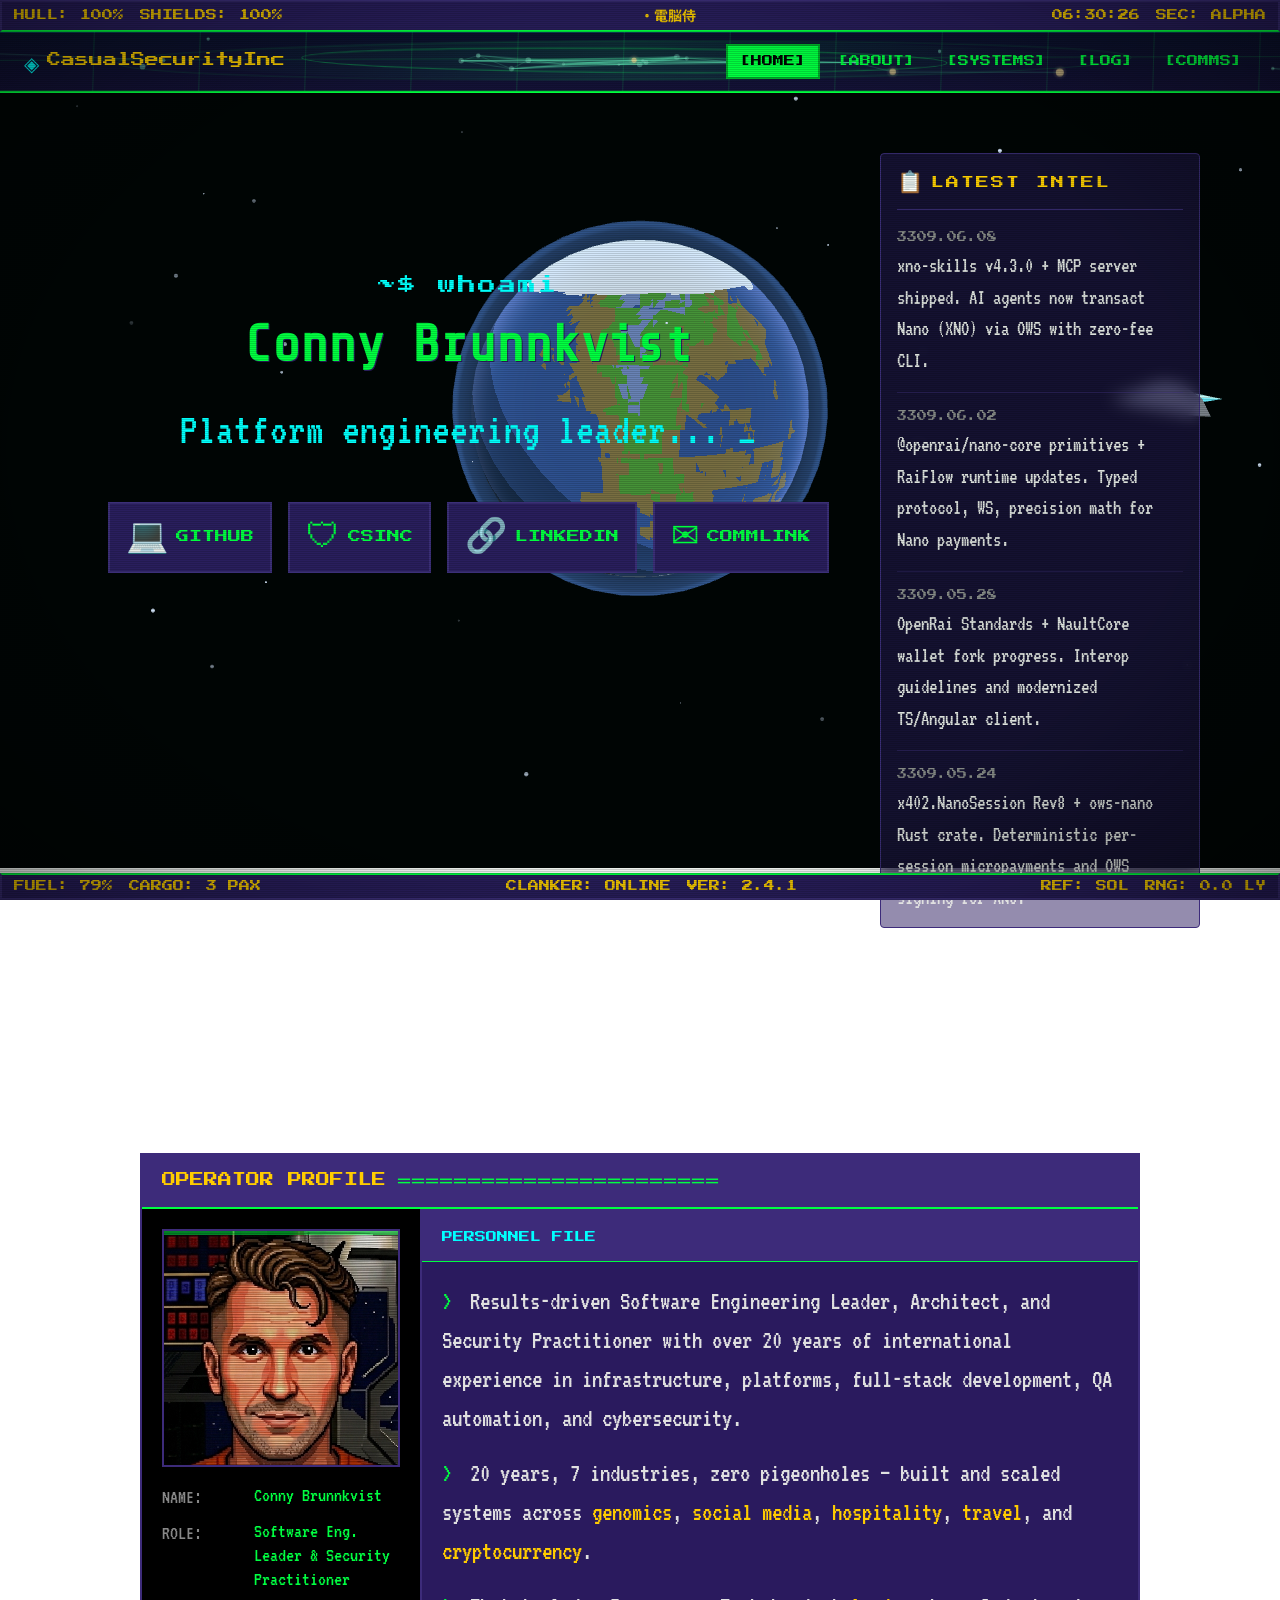
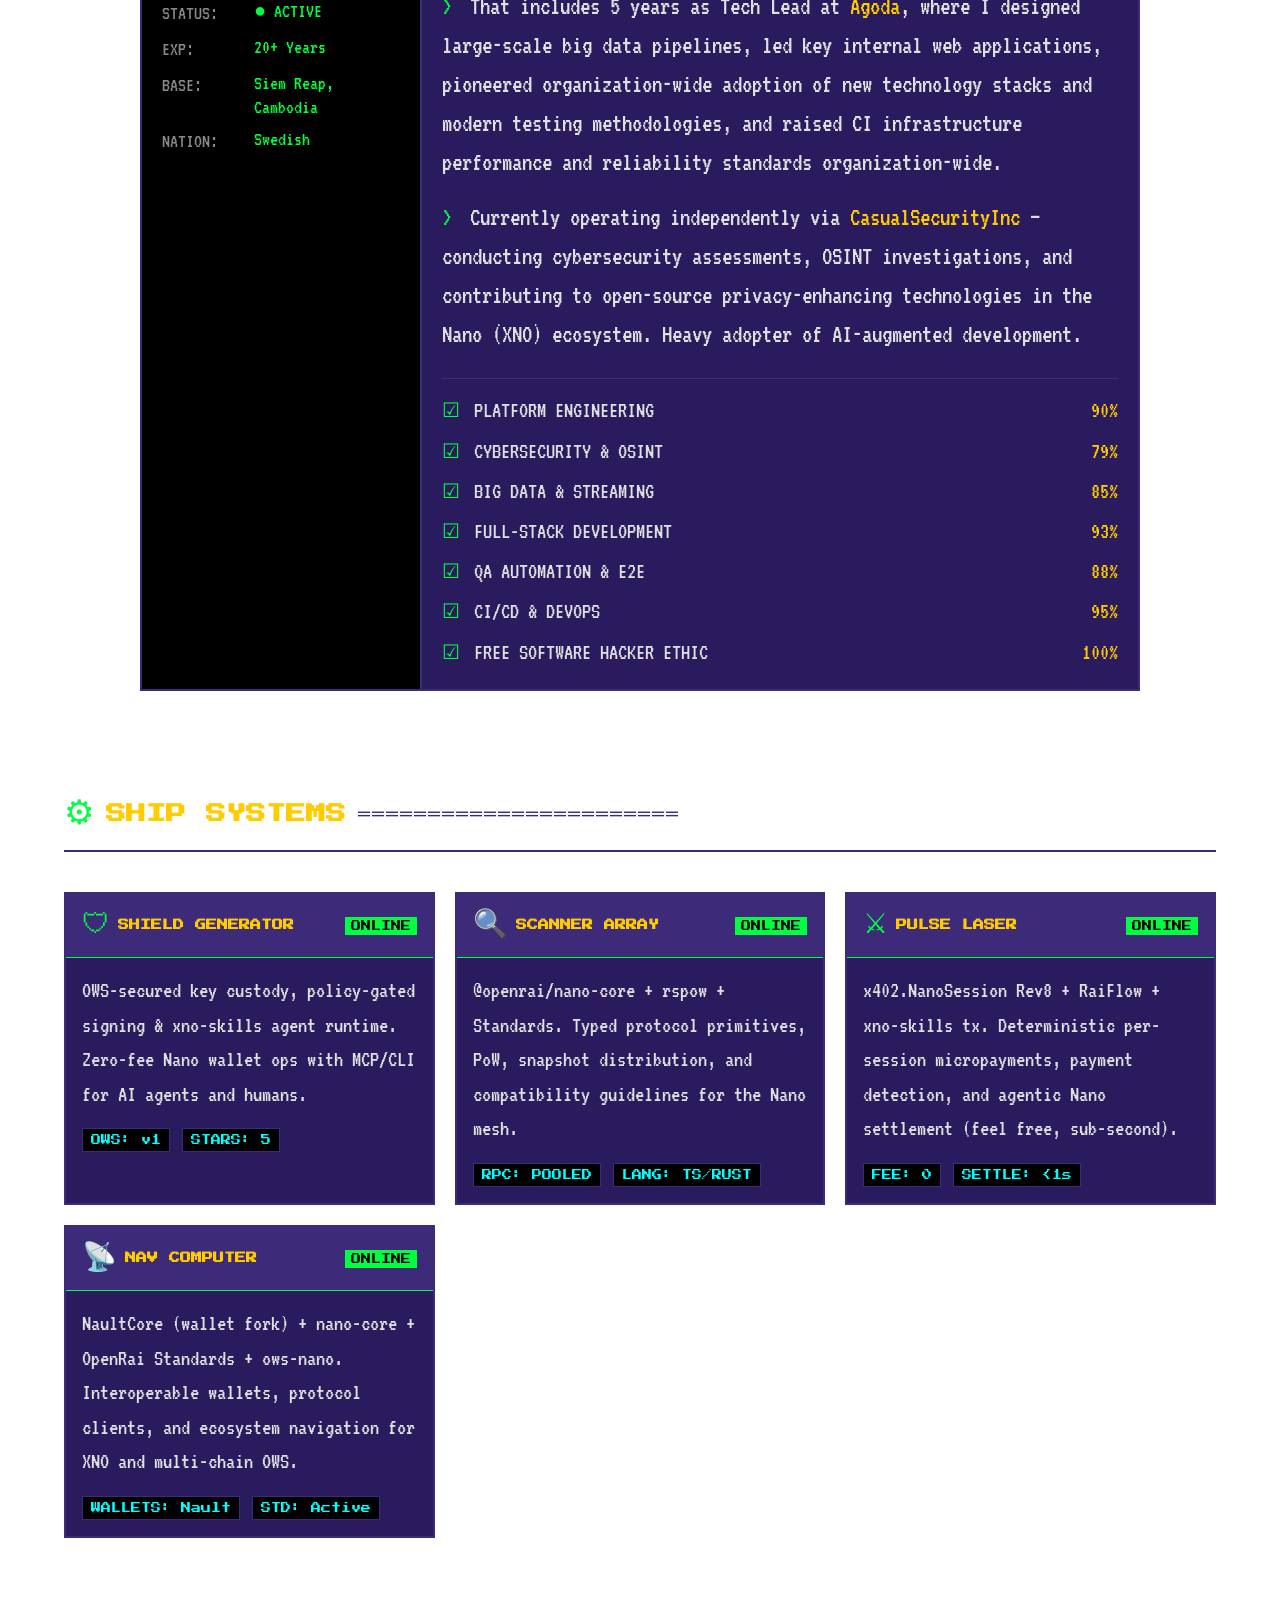
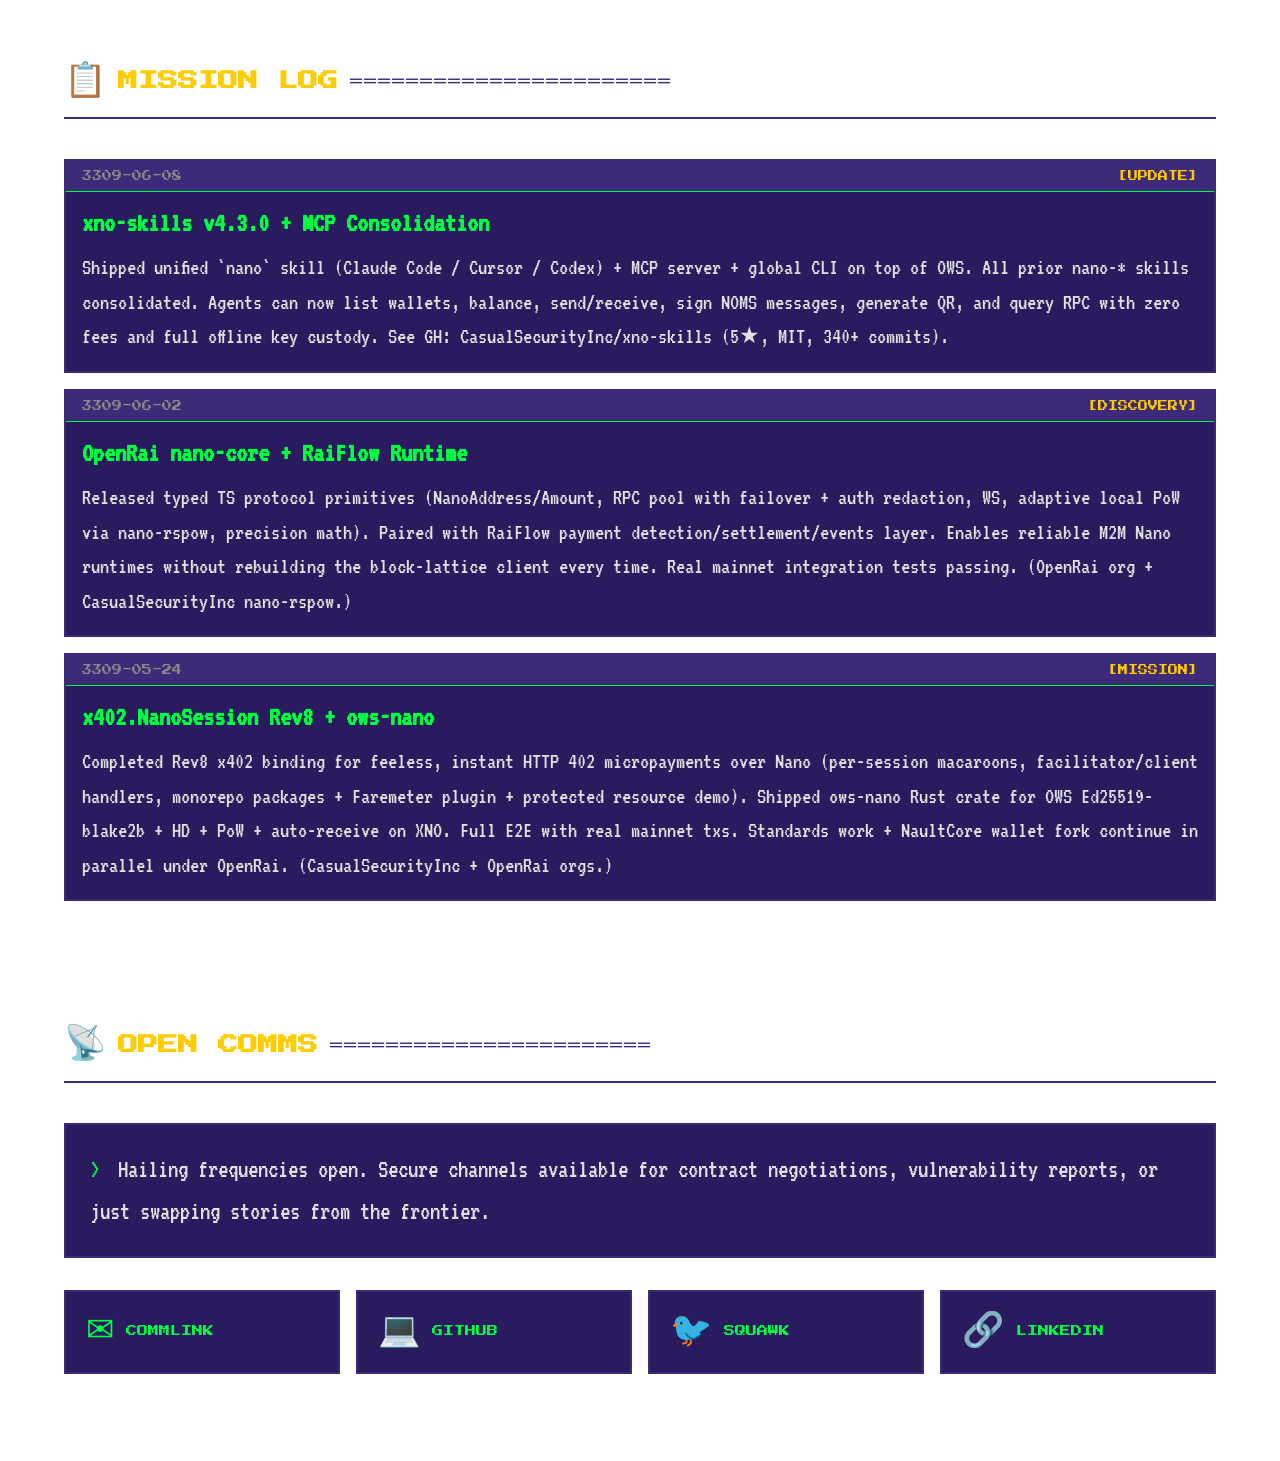
==== index.html @ 2208a8db "Bump kanji font to 14px, add nakaguro bullet" ====
<!DOCTYPE html>
<html lang="en">
<head>
    <meta charset="UTF-8">
    <meta name="viewport" content="width=device-width, initial-scale=1.0">
    <title>@casualsecurityinc | Conny Brunnkvist</title>
    <link rel="preconnect" href="https://fonts.googleapis.com">
    <link rel="preconnect" href="https://fonts.gstatic.com" crossorigin>
    <link href="https://fonts.googleapis.com/css2?family=Press+Start+2P&family=VT323&family=Share+Tech+Mono&family=Noto+Sans+JP:wght@400;700&display=swap" rel="stylesheet">
    <link rel="stylesheet" href="styles.css?v=11">
</head>
<body>
    <!-- Full-viewport space background (behind everything) -->
    <canvas id="spaceCanvas" class="space-canvas"></canvas>

    <!-- CRT Overlay Effects -->
    <div class="crt-overlay">
        <div class="scanlines"></div>
        <div class="crt-flicker"></div>
        <div class="vignette"></div>
    </div>

    <!-- Top Status Bar -->
    <div class="status-bar top-bar">
        <div class="status-left">
            <span class="status-item">HULL: 100%</span>
            <span class="status-item">SHIELDS: 100%</span>
        </div>
        <div class="status-center">
            <span class="status-item blink status-item-jp">・電脳侍</span>
        </div>
        <div class="status-right">
            <span class="status-item" id="clock">00:00:00</span>
            <span class="status-item">SEC: ALPHA</span>
        </div>
    </div>

    <!-- Navigation -->
    <nav class="main-nav">
        <canvas id="navCanvas" class="nav-canvas"></canvas>
        <div class="nav-brand">
            <span class="brand-icon">◈</span>
            <span class="brand-text">CasualSecurityInc</span>
        </div>
        <ul class="nav-links">
            <li><a href="#home" class="nav-link active">[HOME]</a></li>
            <li><a href="#about" class="nav-link">[ABOUT]</a></li>
            <li><a href="#systems" class="nav-link">[SYSTEMS]</a></li>
            <li><a href="#log" class="nav-link">[LOG]</a></li>
            <li><a href="#contact" class="nav-link">[COMMS]</a></li>
        </ul>
    </nav>

    <!-- Hero Section -->
    <section id="home" class="hero-section">
        <div class="hero-layout">
            <div class="hero-main">
                <p class="hero-handle">~$ whoami</p>
                <h1 class="hero-title">
                    <span class="title-line">Conny</span>
                    <span class="title-line">Brunnkvist</span>
                </h1>
                <p class="hero-subtitle">
                    <span class="typing-text">Platform engineering leader...</span>
                    <span class="cursor">_</span>
                </p>
                <div class="hero-socials">
                    <a href="https://github.com/cbrunnkvist" class="social-link" title="GitHub" target="_blank" rel="noopener">
                        <span class="social-icon">💻</span>
                        <span class="social-label">GITHUB</span>
                    </a>
                    <a href="https://csi.ninzin.net/" class="social-link" title="CasualSecurityInc" target="_blank" rel="noopener">
                        <span class="social-icon">🛡</span>
                        <span class="social-label">CSINC</span>
                    </a>
                    <a href="https://linkedin.com/in/cbrunnkvist" class="social-link" title="LinkedIn" target="_blank" rel="noopener">
                        <span class="social-icon">🔗</span>
                        <span class="social-label">LINKEDIN</span>
                    </a>
                    <a href="mailto:hello@ninzin.net" class="social-link" title="Email">
                        <span class="social-icon">✉</span>
                        <span class="social-label">COMMLINK</span>
                    </a>
                </div>
            </div>
            <aside class="hero-sidebar">
                <div class="sidebar-header">
                    <span class="sidebar-icon">📋</span>
                    <span class="sidebar-title">LATEST INTEL</span>
                </div>
                <div class="news-feed">
                    <div class="news-item">
                        <span class="news-date">3309.06.08</span>
                        <p class="news-text">xno-skills v4.3.0 + MCP server shipped. AI agents now transact Nano (XNO) via OWS with zero-fee CLI.</p>
                    </div>
                    <div class="news-item">
                        <span class="news-date">3309.06.02</span>
                        <p class="news-text">@openrai/nano-core primitives + RaiFlow runtime updates. Typed protocol, WS, precision math for Nano payments.</p>
                    </div>
                    <div class="news-item">
                        <span class="news-date">3309.05.28</span>
                        <p class="news-text">OpenRai Standards + NaultCore wallet fork progress. Interop guidelines and modernized TS/Angular client.</p>
                    </div>
                    <div class="news-item">
                        <span class="news-date">3309.05.24</span>
                        <p class="news-text">x402.NanoSession Rev8 + ows-nano Rust crate. Deterministic per-session micropayments and OWS signing for XNO.</p>
                    </div>
                </div>
            </aside>
        </div>
    </section>

    <!-- About Section - Frontier: Elite II Style -->
    <section id="about" class="about-section">
        <div class="fe2-panel">
            <div class="fe2-panel-header">
                <span class="fe2-header-title">OPERATOR PROFILE</span>
                <span class="fe2-header-line">═══════════════════════</span>
            </div>
            <div class="fe2-panel-body">
                <div class="fe2-portrait-col">
                    <div class="fe2-portrait-box">
                        <div class="fe2-portrait-img">
                            <img src="commander-mugshot.png?v=7" alt="Commander Conny Brunnkvist" class="portrait-image">
                            <div class="portrait-scanline"></div>
                            <div class="portrait-overlay-scanlines"></div>
                        </div>
                    </div>
                    <div class="fe2-portrait-info">
                        <div class="fe2-info-row">
                            <span class="fe2-info-label">NAME:</span>
                            <span class="fe2-info-value">Conny Brunnkvist</span>
                        </div>
                        <div class="fe2-info-row">
                            <span class="fe2-info-label">ROLE:</span>
                            <span class="fe2-info-value">Software Eng. Leader & Security Practitioner</span>
                        </div>
                        <div class="fe2-info-row">
                            <span class="fe2-info-label">STATUS:</span>
                            <span class="fe2-info-value status-active">● ACTIVE</span>
                        </div>
                        <div class="fe2-info-row">
                            <span class="fe2-info-label">EXP:</span>
                            <span class="fe2-info-value">20+ Years</span>
                        </div>
                        <div class="fe2-info-row">
                            <span class="fe2-info-label">BASE:</span>
                            <span class="fe2-info-value">Siem Reap, Cambodia</span>
                        </div>
                        <div class="fe2-info-row">
                            <span class="fe2-info-label">NATION:</span>
                            <span class="fe2-info-value">Swedish</span>
                        </div>
                    </div>
                </div>
                <div class="fe2-details-col">
                    <div class="fe2-details-header">
                        <span class="fe2-details-title">PERSONNEL FILE</span>
                    </div>
                    <div class="fe2-details-content">
                        <p class="fe2-paragraph">
                            <span class="prompt">></span> Results-driven Software Engineering Leader, Architect, and Security Practitioner with over 20 years of international experience in infrastructure, platforms, full-stack development, QA automation, and cybersecurity.
                        </p>
                        <p class="fe2-paragraph">
                            <span class="prompt">></span> 20 years, 7 industries, zero pigeonholes — built and scaled systems across <span class="highlight-text">genomics</span>, <span class="highlight-text">social media</span>, <span class="highlight-text">hospitality</span>, <span class="highlight-text">travel</span>, and <span class="highlight-text">cryptocurrency</span>.
                        </p>
                        <p class="fe2-paragraph">
                            <span class="prompt">></span> That includes 5 years as Tech Lead at <span class="highlight-text">Agoda</span>, where I designed large-scale big data pipelines, led key internal web applications, pioneered organization-wide adoption of new technology stacks and modern testing methodologies, and raised CI infrastructure performance and reliability standards organization-wide.
                        </p>
                        <p class="fe2-paragraph">
                            <span class="prompt">></span> Currently operating independently via <span class="highlight-text">CasualSecurityInc</span> — conducting cybersecurity assessments, OSINT investigations, and contributing to open-source privacy-enhancing technologies in the Nano (XNO) ecosystem. Heavy adopter of AI-augmented development.
                        </p>
                        <div class="fe2-skills">
                            <div class="fe2-skill-row">
                                <span class="fe2-skill-check">☑</span>
                                <span class="fe2-skill-name">PLATFORM ENGINEERING</span>
                                <span class="fe2-skill-val">90%</span>
                            </div>
                            <div class="fe2-skill-row">
                                <span class="fe2-skill-check">☑</span>
                                <span class="fe2-skill-name">CYBERSECURITY & OSINT</span>
                                <span class="fe2-skill-val">79%</span>
                            </div>
                            <div class="fe2-skill-row">
                                <span class="fe2-skill-check">☑</span>
                                <span class="fe2-skill-name">BIG DATA & STREAMING</span>
                                <span class="fe2-skill-val">85%</span>
                            </div>
                            <div class="fe2-skill-row">
                                <span class="fe2-skill-check">☑</span>
                                <span class="fe2-skill-name">FULL-STACK DEVELOPMENT</span>
                                <span class="fe2-skill-val">93%</span>
                            </div>
                            <div class="fe2-skill-row">
                                <span class="fe2-skill-check">☑</span>
                                <span class="fe2-skill-name">QA AUTOMATION & E2E</span>
                                <span class="fe2-skill-val">88%</span>
                            </div>
                            <div class="fe2-skill-row">
                                <span class="fe2-skill-check">☑</span>
                                <span class="fe2-skill-name">CI/CD & DEVOPS</span>
                                <span class="fe2-skill-val">95%</span>
                            </div>
                            <div class="fe2-skill-row">
                                <span class="fe2-skill-check">☑</span>
                                <span class="fe2-skill-name">FREE SOFTWARE HACKER ETHIC</span>
                                <span class="fe2-skill-val">100%</span>
                            </div>
                        </div>
                    </div>
                </div>
            </div>
        </div>
    </section>

    <!-- Systems/Projects Section -->
    <section id="systems" class="systems-section">
        <div class="section-header">
            <span class="section-icon">⚙</span>
            <h2 class="section-title">SHIP SYSTEMS</h2>
            <span class="section-line">═══════════════════════</span>
        </div>
        <div class="systems-grid">
            <div class="system-card">
                <div class="system-header">
                    <span class="system-icon">🛡</span>
                    <h3 class="system-name">SHIELD GENERATOR</h3>
                    <span class="system-status online">ONLINE</span>
                </div>
                <p class="system-desc">OWS-secured key custody, policy-gated signing &amp; xno-skills agent runtime. Zero-fee Nano wallet ops with MCP/CLI for AI agents and humans.</p>
                <div class="system-stats">
                    <span class="sys-stat">OWS: v1</span>
                    <span class="sys-stat">STARS: 5</span>
                </div>
            </div>
            <div class="system-card">
                <div class="system-header">
                    <span class="system-icon">🔍</span>
                    <h3 class="system-name">SCANNER ARRAY</h3>
                    <span class="system-status online">ONLINE</span>
                </div>
                <p class="system-desc">@openrai/nano-core + rspow + Standards. Typed protocol primitives, PoW, snapshot distribution, and compatibility guidelines for the Nano mesh.</p>
                <div class="system-stats">
                    <span class="sys-stat">RPC: POOLED</span>
                    <span class="sys-stat">LANG: TS/RUST</span>
                </div>
            </div>
            <div class="system-card">
                <div class="system-header">
                    <span class="system-icon">⚔</span>
                    <h3 class="system-name">PULSE LASER</h3>
                    <span class="system-status online">ONLINE</span>
                </div>
                <p class="system-desc">x402.NanoSession Rev8 + RaiFlow + xno-skills tx. Deterministic per-session micropayments, payment detection, and agentic Nano settlement (feel free, sub-second).</p>
                <div class="system-stats">
                    <span class="sys-stat">FEE: 0</span>
                    <span class="sys-stat">SETTLE: &lt;1s</span>
                </div>
            </div>
            <div class="system-card">
                <div class="system-header">
                    <span class="system-icon">📡</span>
                    <h3 class="system-name">NAV COMPUTER</h3>
                    <span class="system-status online">ONLINE</span>
                </div>
                <p class="system-desc">NaultCore (wallet fork) + nano-core + OpenRai Standards + ows-nano. Interoperable wallets, protocol clients, and ecosystem navigation for XNO and multi-chain OWS.</p>
                <div class="system-stats">
                    <span class="sys-stat">WALLETS: Nault</span>
                    <span class="sys-stat">STD: Active</span>
                </div>
            </div>
        </div>
    </section>

    <!-- Log/Blog Section -->
    <section id="log" class="log-section">
        <div class="section-header">
            <span class="section-icon">📋</span>
            <h2 class="section-title">MISSION LOG</h2>
            <span class="section-line">═══════════════════════</span>
        </div>
        <div class="log-entries">
            <div class="log-entry">
                <div class="log-header">
                    <span class="log-date">3309-06-08</span>
                    <span class="log-type">[UPDATE]</span>
                </div>
                <h3 class="log-title">xno-skills v4.3.0 + MCP Consolidation</h3>
                <p class="log-content">Shipped unified `nano` skill (Claude Code / Cursor / Codex) + MCP server + global CLI on top of OWS. All prior nano-* skills consolidated. Agents can now list wallets, balance, send/receive, sign NOMS messages, generate QR, and query RPC with zero fees and full offline key custody. See GH: CasualSecurityInc/xno-skills (5★, MIT, 340+ commits).</p>
            </div>
            <div class="log-entry">
                <div class="log-header">
                    <span class="log-date">3309-06-02</span>
                    <span class="log-type">[DISCOVERY]</span>
                </div>
                <h3 class="log-title">OpenRai nano-core + RaiFlow Runtime</h3>
                <p class="log-content">Released typed TS protocol primitives (NanoAddress/Amount, RPC pool with failover + auth redaction, WS, adaptive local PoW via nano-rspow, precision math). Paired with RaiFlow payment detection/settlement/events layer. Enables reliable M2M Nano runtimes without rebuilding the block-lattice client every time. Real mainnet integration tests passing. (OpenRai org + CasualSecurityInc nano-rspow.)</p>
            </div>
            <div class="log-entry">
                <div class="log-header">
                    <span class="log-date">3309-05-24</span>
                    <span class="log-type">[MISSION]</span>
                </div>
                <h3 class="log-title">x402.NanoSession Rev8 + ows-nano</h3>
                <p class="log-content">Completed Rev8 x402 binding for feeless, instant HTTP 402 micropayments over Nano (per-session macaroons, facilitator/client handlers, monorepo packages + Faremeter plugin + protected resource demo). Shipped ows-nano Rust crate for OWS Ed25519-blake2b + HD + PoW + auto-receive on XNO. Full E2E with real mainnet txs. Standards work + NaultCore wallet fork continue in parallel under OpenRai. (CasualSecurityInc + OpenRai orgs.)</p>
            </div>
        </div>
    </section>

    <!-- Contact/Comms Section -->
    <section id="contact" class="contact-section">
        <div class="section-header">
            <span class="section-icon">📡</span>
            <h2 class="section-title">OPEN COMMS</h2>
            <span class="section-line">═══════════════════════</span>
        </div>
        <div class="contact-content">
            <div class="contact-message">
                <p class="contact-text">
                    <span class="prompt">></span> Hailing frequencies open. Secure channels available for contract negotiations, vulnerability reports, or just swapping stories from the frontier.
                </p>
            </div>
            <div class="contact-links">
                <a href="mailto:hello@ninzin.net" class="contact-link">
                    <span class="link-icon">✉</span>
                    <span class="link-text">COMMLINK</span>
                </a>
                <a href="https://github.com/cbrunnkvist" class="contact-link" target="_blank" rel="noopener">
                    <span class="link-icon">💻</span>
                    <span class="link-text">GITHUB</span>
                </a>
                <a href="https://x.com/connyb" class="contact-link" target="_blank" rel="noopener">
                    <span class="link-icon">🐦</span>
                    <span class="link-text">SQUAWK</span>
                </a>
                <a href="https://linkedin.com/in/cbrunnkvist" class="contact-link" target="_blank" rel="noopener">
                    <span class="link-icon">🔗</span>
                    <span class="link-text">LINKEDIN</span>
                </a>
            </div>
        </div>
    </section>

    <!-- Bottom Status Bar -->
    <div class="status-bar bottom-bar">
        <div class="status-left">
            <span class="status-item">FUEL: 79%</span>
            <span class="status-item">CARGO: 3 PAX</span>
        </div>
        <div class="status-center">
            <span class="status-item">CLANKER: ONLINE</span>
            <span class="status-item">VER: 2.4.1</span>
        </div>
        <div class="status-right">
            <span class="status-item">REF: SOL</span>
            <span class="status-item">RNG: 0.0 LY</span>
        </div>
    </div>

    <script src="script.js?v=7"></script>
</body>
</html>
---- styles.css ----
/* ═══════════════════════════════════════════════════════════════
   FRONTIER: ELITE II x HYPERBLISS MASHUP
   CasualSecurityInc - Conny Brunnkvist
   ═══════════════════════════════════════════════════════════════ */

/* ── CSS Variables ── */
:root {
  --fe2-bg: #000000;
  --fe2-panel: #2a1a5e;
  --fe2-panel-light: #3d2b7a;
  --fe2-green: #00ff41;
  --fe2-green-dim: #00aa2a;
  --fe2-yellow: #ffcc00;
  --fe2-orange: #ff6600;
  --fe2-red: #ff3333;
  --fe2-cyan: #00ffff;
  --fe2-white: #e0e0e0;
  --fe2-gray: #888888;
  --fe2-dark-gray: #444444;
  
  --font-pixel: 'Press Start 2P', monospace;
  --font-terminal: 'VT323', monospace;
  --font-tech: 'Share Tech Mono', monospace;
}

/* ── Reset & Base ── */
*, *::before, *::after {
  margin: 0;
  padding: 0;
  box-sizing: border-box;
}

html {
  scroll-behavior: smooth;
  scroll-padding-top: 50px;
}

body {
  background: transparent;
  color: var(--fe2-green);
  font-family: var(--font-terminal);
  font-size: 26px;
  line-height: 1.4;
  overflow-x: hidden;
  min-height: 100vh;
  position: relative;
}

/* ── CRT Overlay Effects ── */
.crt-overlay {
  position: fixed;
  top: 0;
  left: 0;
  width: 100vw;
  height: 100vh;
  pointer-events: none;
  z-index: 9999;
}

.scanlines {
  position: absolute;
  inset: 0;
  background: repeating-linear-gradient(
    0deg,
    rgba(0, 0, 0, 0.15),
    rgba(0, 0, 0, 0.15) 1px,
    transparent 1px,
    transparent 2px
  );
}

.crt-flicker {
  position: absolute;
  inset: 0;
  background: rgba(0, 255, 65, 0.02);
  animation: flicker 0.15s infinite;
}

@keyframes flicker {
  0% { opacity: 0.9; }
  50% { opacity: 1; }
  100% { opacity: 0.95; }
}

.vignette {
  position: absolute;
  inset: 0;
  background: radial-gradient(
    ellipse at center,
    transparent 60%,
    rgba(0, 0, 0, 0.4) 100%
  );
}

/* ── Status Bars ── */
.status-bar {
  background: var(--fe2-panel);
  border: 2px solid var(--fe2-panel-light);
  padding: 4px 12px;
  display: flex;
  justify-content: space-between;
  align-items: center;
  font-family: var(--font-pixel);
  font-size: 11px;
  color: var(--fe2-yellow);
  text-transform: uppercase;
  position: relative;
  z-index: 100;
}

.top-bar {
  border-bottom: 2px solid var(--fe2-green);
  position: sticky;
  top: 0;
}

.bottom-bar {
  border-top: 2px solid var(--fe2-green);
  position: sticky;
  bottom: 0;
}

.status-left, .status-right, .status-center {
  display: flex;
  gap: 16px;
}

.status-item {
  white-space: nowrap;
}

.blink {
  animation: blink 1s step-end infinite;
}

@keyframes blink {
  0%, 100% { opacity: 1; }
  50% { opacity: 0; }
}

/* ── Navigation ── */
.main-nav {
  background:
    linear-gradient(180deg, rgba(9, 12, 40, 0.92), rgba(20, 13, 54, 0.96)),
    var(--fe2-panel);
  box-shadow:
    inset 0 1px 0 rgba(0, 255, 255, 0.18),
    inset 0 -1px 0 rgba(0, 255, 65, 0.18),
    0 4px 0 rgba(0, 0, 0, 0.5);
  backdrop-filter: blur(6px);
  -webkit-backdrop-filter: blur(6px);
  border-bottom: 2px solid var(--fe2-green);
  padding: 12px 24px;
  display: flex;
  justify-content: space-between;
  align-items: center;
  position: sticky;
  top: 24px;
  z-index: 50;
  overflow: hidden;
}

.nav-canvas {
  position: absolute;
  top: 0;
  left: 0;
  width: 100%;
  height: 100%;
  z-index: 0;
  pointer-events: none;
  display: block;
  opacity: 0.95;
  mix-blend-mode: screen;
}

.nav-brand {
  position: relative;
  z-index: 2;
  display: flex;
  align-items: center;
  gap: 8px;
  font-family: var(--font-pixel);
  font-size: 14px;
  color: var(--fe2-yellow);
}

.brand-icon {
  color: var(--fe2-cyan);
  font-size: 20px;
}

.nav-links {
  position: relative;
  z-index: 2;
  display: flex;
  list-style: none;
  gap: 4px;
}

.nav-link {
  display: block;
  padding: 8px 12px;
  color: var(--fe2-green);
  text-decoration: none;
  font-family: var(--font-pixel);
  font-size: 11px;
  border: 2px solid transparent;
  transition: all 0.2s;
}

.nav-link:hover,
.nav-link.active {
  background: var(--fe2-green);
  color: var(--fe2-bg);
  border-color: var(--fe2-green-dim);
}

/* ── Hero Section (Hyperbliss Layout + FE2 Style) ── */
.hero-section {
  position: relative;
  min-height: 100vh;
}

.space-canvas {
  position: fixed;
  top: 0;
  left: 0;
  width: 100vw;
  height: 100vh;
  z-index: 0;
  display: block;
}

/* Two-column hero layout */
.hero-layout {
  position: relative;
  z-index: 2;
  display: flex;
  align-items: flex-start;
  width: 100%;
  max-width: 1580px;
  margin: 0 auto;
  padding: 0 16px;
  min-height: 100vh;
  gap: 24px;
}

.hero-main {
  flex: 1;
  min-width: 0;
  display: flex;
  flex-direction: column;
  align-items: center;
  justify-content: center;
  min-height: 60vh;
  padding: 40px 0;
  text-align: center;
}

.hero-sidebar {
  flex: 0 0 320px;
  position: sticky;
  top: 100px;
  align-self: flex-start;
  background: rgba(42, 26, 94, 0.5);
  border: 1px solid var(--fe2-panel-light);
  border-radius: 4px;
  padding: 14px 16px;
  backdrop-filter: blur(8px);
  -webkit-backdrop-filter: blur(8px);
}

.hero-handle {
  font-family: var(--font-pixel);
  font-size: 18px;
  color: var(--fe2-cyan);
  margin-bottom: 16px;
  letter-spacing: 2px;
}

.status-item-jp {
  font-family: 'Noto Sans JP', sans-serif;
  font-weight: 700;
  font-size: 14px;
}

.hero-title {
  font-family: var(--font-tech);
  font-size: 52px;
  line-height: 1.2;
  margin-bottom: 24px;
  text-shadow: 1px 1px 0 var(--fe2-panel);
}

.title-line {
  display: inline;
}

.hero-subtitle {
  font-family: var(--font-terminal);
  font-size: 44px;
  color: var(--fe2-cyan);
  margin-bottom: 40px;
  min-height: 32px;
}

.typing-text {
  display: inline;
}

.cursor {
  animation: blink 1s step-end infinite;
}

.hero-socials {
  display: flex;
  justify-content: center;
  gap: 16px;
  flex-wrap: wrap;
}

.social-link {
  display: flex;
  align-items: center;
  gap: 8px;
  background: var(--fe2-panel);
  border: 2px solid var(--fe2-panel-light);
  padding: 10px 16px;
  color: var(--fe2-green);
  text-decoration: none;
  transition: all 0.2s;
}

.social-link:hover {
  background: var(--fe2-green);
  color: var(--fe2-bg);
  border-color: var(--fe2-green);
}

.social-icon {
  font-size: 34px;
}

.social-label {
  font-family: var(--font-pixel);
  font-size: 13px;
}

/* ── Sidebar / News Feed ── */
.sidebar-header {
  display: flex;
  align-items: center;
  gap: 8px;
  margin-bottom: 20px;
  padding-bottom: 12px;
  border-bottom: 1px solid var(--fe2-panel-light);
}

.sidebar-icon {
  font-size: 21px;
}

.sidebar-title {
  font-family: var(--font-pixel);
  font-size: 13px;
  color: var(--fe2-yellow);
  letter-spacing: 2px;
}

.news-feed {
  display: flex;
  flex-direction: column;
  gap: 16px;
}

.news-item {
  padding-bottom: 16px;
  border-bottom: 1px solid rgba(61, 43, 122, 0.4);
}

.news-item:last-child {
  border-bottom: none;
  padding-bottom: 0;
}

.news-date {
  font-family: var(--font-pixel);
  font-size: 10px;
  color: var(--fe2-gray);
  display: block;
  margin-bottom: 6px;
}

.news-text {
  font-family: var(--font-terminal);
  font-size: 21px;
  color: var(--fe2-white);
  line-height: 1.5;
}

/* Wireframe decoration */
.hero-decoration {
  position: absolute;
  inset: 20px;
  pointer-events: none;
  z-index: 3;
}

.wireframe-box {
  position: relative;
  width: 100%;
  height: 100%;
  border: 1px solid rgba(0, 255, 65, 0.3);
}

.corner {
  position: absolute;
  font-family: var(--font-terminal);
  font-size: 28px;
  color: var(--fe2-green);
  opacity: 0.6;
}

.corner.tl { top: -10px; left: -4px; }
.corner.tr { top: -10px; right: -4px; }
.corner.bl { bottom: -10px; left: -4px; }
.corner.br { bottom: -10px; right: -4px; }

/* ── Section Styles ── */
section {
  padding: 60px 24px;
  max-width: 1200px;
  margin: 0 auto;
  position: relative;
  z-index: 2;
}

.section-header {
  display: flex;
  align-items: center;
  gap: 12px;
  margin-bottom: 40px;
  padding-bottom: 12px;
  border-bottom: 2px solid var(--fe2-panel-light);
}

.section-icon {
  font-size: 34px;
}

.section-title {
  font-family: var(--font-pixel);
  font-size: 20px;
  color: var(--fe2-yellow);
}

.section-line {
  flex: 1;
  color: var(--fe2-panel-light);
  font-family: var(--font-terminal);
  font-size: 20px;
  letter-spacing: 2px;
}

/* ── About Section - Frontier: Elite II Style ── */
.about-section {
  padding: 40px 24px;
}

.fe2-panel {
  background: var(--fe2-panel);
  border: 2px solid var(--fe2-panel-light);
  max-width: 1000px;
  margin: 0 auto;
}

.fe2-panel-header {
  background: var(--fe2-panel-light);
  padding: 12px 20px;
  display: flex;
  align-items: center;
  gap: 12px;
  border-bottom: 2px solid var(--fe2-green);
}

.fe2-header-title {
  font-family: var(--font-pixel);
  font-size: 14px;
  color: var(--fe2-yellow);
  white-space: nowrap;
}

.fe2-header-line {
  flex: 1;
  color: var(--fe2-green);
  font-family: var(--font-terminal);
  font-size: 20px;
  letter-spacing: 2px;
}

.fe2-panel-body {
  display: grid;
  grid-template-columns: 280px 1fr;
  gap: 0;
}

/* Portrait Column */
.fe2-portrait-col {
  background: var(--fe2-bg);
  border-right: 2px solid var(--fe2-panel-light);
  padding: 20px;
  display: flex;
  flex-direction: column;
  gap: 16px;
}

.fe2-portrait-box {
  position: relative;
  width: 100%;
  aspect-ratio: 1;
  background: var(--fe2-panel);
  border: 2px solid var(--fe2-panel-light);
  overflow: hidden;
}

.fe2-portrait-img {
  width: 100%;
  height: 100%;
  position: relative;
}

.portrait-placeholder {
  width: 100%;
  height: 100%;
  display: flex;
  flex-direction: column;
  align-items: center;
  justify-content: center;
  gap: 8px;
  color: var(--fe2-gray);
}

.portrait-image {
  width: 100%;
  height: 100%;
  object-fit: cover;
  object-position: center top;
  image-rendering: pixelated;
  display: block;
}

.portrait-icon {
  font-size: 68px;
  color: var(--fe2-panel-light);
}

.portrait-label {
  font-family: var(--font-pixel);
  font-size: 10px;
}

.portrait-scanline {
  position: absolute;
  top: 0;
  left: 0;
  width: 100%;
  height: 4px;
  background: var(--fe2-green);
  opacity: 0.5;
  animation: scan 3s linear infinite;
}

@keyframes scan {
  0% { top: 0; }
  100% { top: 100%; }
}

.portrait-overlay-scanlines {
  position: absolute;
  top: 0;
  left: 0;
  width: 100%;
  height: 100%;
  background: repeating-linear-gradient(
    0deg,
    rgba(0, 0, 0, 0.15) 0px,
    rgba(0, 0, 0, 0.15) 1px,
    transparent 1px,
    transparent 3px
  );
  pointer-events: none;
  z-index: 1;
}

.fe2-portrait-info {
  display: flex;
  flex-direction: column;
  gap: 8px;
  font-family: var(--font-terminal);
  font-size: 20px; /* tuned down for the narrow left column; the long ROLE value + retro font makes wrapping inevitable */
}

.fe2-info-row {
  display: grid;
  grid-template-columns: 82px 1fr; /* fixed label column so values align vertically like the old two-column layout; 82px fits the longest labels (STATUS:, NATION:) at this font size */
  gap: 2px 10px;
  align-items: start;
}

.fe2-info-label {
  color: var(--fe2-gray);
  white-space: nowrap;
}

.fe2-info-value {
  color: var(--fe2-green);
  line-height: 1.2;
}

.status-active {
  color: var(--fe2-green);
  animation: blink 2s step-end infinite;
}

/* Details Column */
.fe2-details-col {
  display: flex;
  flex-direction: column;
}

.fe2-details-header {
  background: var(--fe2-panel-light);
  padding: 8px 20px;
  border-bottom: 1px solid var(--fe2-green);
}

.fe2-details-title {
  font-family: var(--font-pixel);
  font-size: 11px;
  color: var(--fe2-cyan);
}

.fe2-details-content {
  padding: 20px;
  display: flex;
  flex-direction: column;
  gap: 16px;
}

.fe2-paragraph {
  font-family: var(--font-terminal);
  font-size: 26px;
  line-height: 1.5;
  color: var(--fe2-white);
}

.prompt {
  color: var(--fe2-green);
  margin-right: 8px;
}

.highlight-text {
  color: var(--fe2-yellow);
}

/* Skills - FE2 Checkbox Style */
.fe2-skills {
  display: flex;
  flex-direction: column;
  gap: 8px;
  margin-top: 8px;
  padding-top: 16px;
  border-top: 1px solid var(--fe2-panel-light);
}

.fe2-skill-row {
  display: grid;
  grid-template-columns: 24px 1fr 40px;
  align-items: center;
  gap: 8px;
  font-family: var(--font-terminal);
  font-size: 23px;
}

.fe2-skill-check {
  color: var(--fe2-green);
  font-size: 20px;
}

.fe2-skill-name {
  color: var(--fe2-white);
}

.fe2-skill-val {
  color: var(--fe2-yellow);
  text-align: right;
}

/* ── Systems Section ── */
.systems-grid {
  display: grid;
  grid-template-columns: repeat(auto-fit, minmax(280px, 1fr));
  gap: 20px;
}

.system-card {
  background: var(--fe2-panel);
  border: 2px solid var(--fe2-panel-light);
  padding: 0;
  transition: all 0.3s;
}

.system-card:hover {
  border-color: var(--fe2-green);
  box-shadow: 0 0 20px rgba(0, 255, 65, 0.2);
}

.system-header {
  background: var(--fe2-panel-light);
  padding: 12px 16px;
  display: flex;
  align-items: center;
  gap: 8px;
  border-bottom: 1px solid var(--fe2-green);
}

.system-icon {
  font-size: 28px;
}

.system-name {
  flex: 1;
  font-family: var(--font-pixel);
  font-size: 11px;
  color: var(--fe2-yellow);
}

.system-status {
  font-family: var(--font-pixel);
  font-size: 10px;
  padding: 2px 6px;
}

.system-status.online {
  background: var(--fe2-green);
  color: var(--fe2-bg);
}

.system-desc {
  padding: 16px;
  font-family: var(--font-terminal);
  font-size: 23px;
  color: var(--fe2-white);
  line-height: 1.5;
}

.system-stats {
  display: flex;
  gap: 12px;
  padding: 0 16px 16px;
}

.sys-stat {
  font-family: var(--font-pixel);
  font-size: 10px;
  color: var(--fe2-cyan);
  background: var(--fe2-bg);
  padding: 4px 8px;
  border: 1px solid var(--fe2-panel-light);
}

/* ── Log Section ── */
.log-entries {
  display: flex;
  flex-direction: column;
  gap: 16px;
}

.log-entry {
  background: var(--fe2-panel);
  border: 2px solid var(--fe2-panel-light);
  padding: 0;
  transition: all 0.3s;
}

.log-entry:hover {
  border-color: var(--fe2-yellow);
}

.log-header {
  background: var(--fe2-panel-light);
  padding: 8px 16px;
  display: flex;
  justify-content: space-between;
  align-items: center;
  border-bottom: 1px solid var(--fe2-green);
}

.log-date {
  font-family: var(--font-pixel);
  font-size: 10px;
  color: var(--fe2-gray);
}

.log-type {
  font-family: var(--font-pixel);
  font-size: 10px;
  color: var(--fe2-yellow);
}

.log-title {
  padding: 12px 16px 4px;
  font-family: var(--font-terminal);
  font-size: 28px;
  color: var(--fe2-green);
}

.log-content {
  padding: 4px 16px 16px;
  font-family: var(--font-terminal);
  font-size: 23px;
  color: var(--fe2-white);
  line-height: 1.5;
}

/* ── Contact Section ── */
.contact-content {
  display: flex;
  flex-direction: column;
  gap: 32px;
}

.contact-message {
  background: var(--fe2-panel);
  border: 2px solid var(--fe2-panel-light);
  padding: 24px;
}

.contact-text {
  font-family: var(--font-terminal);
  font-size: 26px;
  color: var(--fe2-white);
  line-height: 1.6;
}

.contact-links {
  display: grid;
  grid-template-columns: repeat(auto-fit, minmax(200px, 1fr));
  gap: 16px;
}

.contact-link {
  display: flex;
  align-items: center;
  gap: 12px;
  background: var(--fe2-panel);
  border: 2px solid var(--fe2-panel-light);
  padding: 16px 20px;
  color: var(--fe2-green);
  text-decoration: none;
  transition: all 0.3s;
}

.contact-link:hover {
  background: var(--fe2-green);
  color: var(--fe2-bg);
  border-color: var(--fe2-green);
}

.link-icon {
  font-size: 34px;
}

.link-text {
  font-family: var(--font-pixel);
  font-size: 11px;
}

/* ── Scrollbar ── */
::-webkit-scrollbar {
  width: 12px;
}

::-webkit-scrollbar-track {
  background: var(--fe2-bg);
}

::-webkit-scrollbar-thumb {
  background: var(--fe2-panel-light);
  border: 2px solid var(--fe2-bg);
}

::-webkit-scrollbar-thumb:hover {
  background: var(--fe2-green);
}

/* ── Selection ── */
::selection {
  background: var(--fe2-green);
  color: var(--fe2-bg);
}

/* ── Responsive ── */
@media (max-width: 768px) {
  .hero-title {
    font-size: 36px;
  }
  
  .hero-socials {
    flex-direction: column;
    align-items: center;
  }
  
  .fe2-panel-body {
    grid-template-columns: 1fr;
  }
  
  .fe2-portrait-col {
    border-right: none;
    border-bottom: 2px solid var(--fe2-panel-light);
  }
  
  .nav-links {
    flex-wrap: wrap;
    justify-content: center;
  }
  
  .status-left, .status-right {
    display: none;
  }
  
  .main-nav {
    flex-direction: column;
    gap: 12px;
  }

  .hero-layout {
    flex-direction: column;
    padding: 30px 12px;
    gap: 30px;
  }
  
  .hero-sidebar {
    position: relative;
    top: auto;
    flex: 1;
    max-width: 600px;
    align-self: center;
    width: 100%;
  }
}

@media (max-width: 1200px) {
  .hero-sidebar {
    flex: 0 0 300px;
  }
}
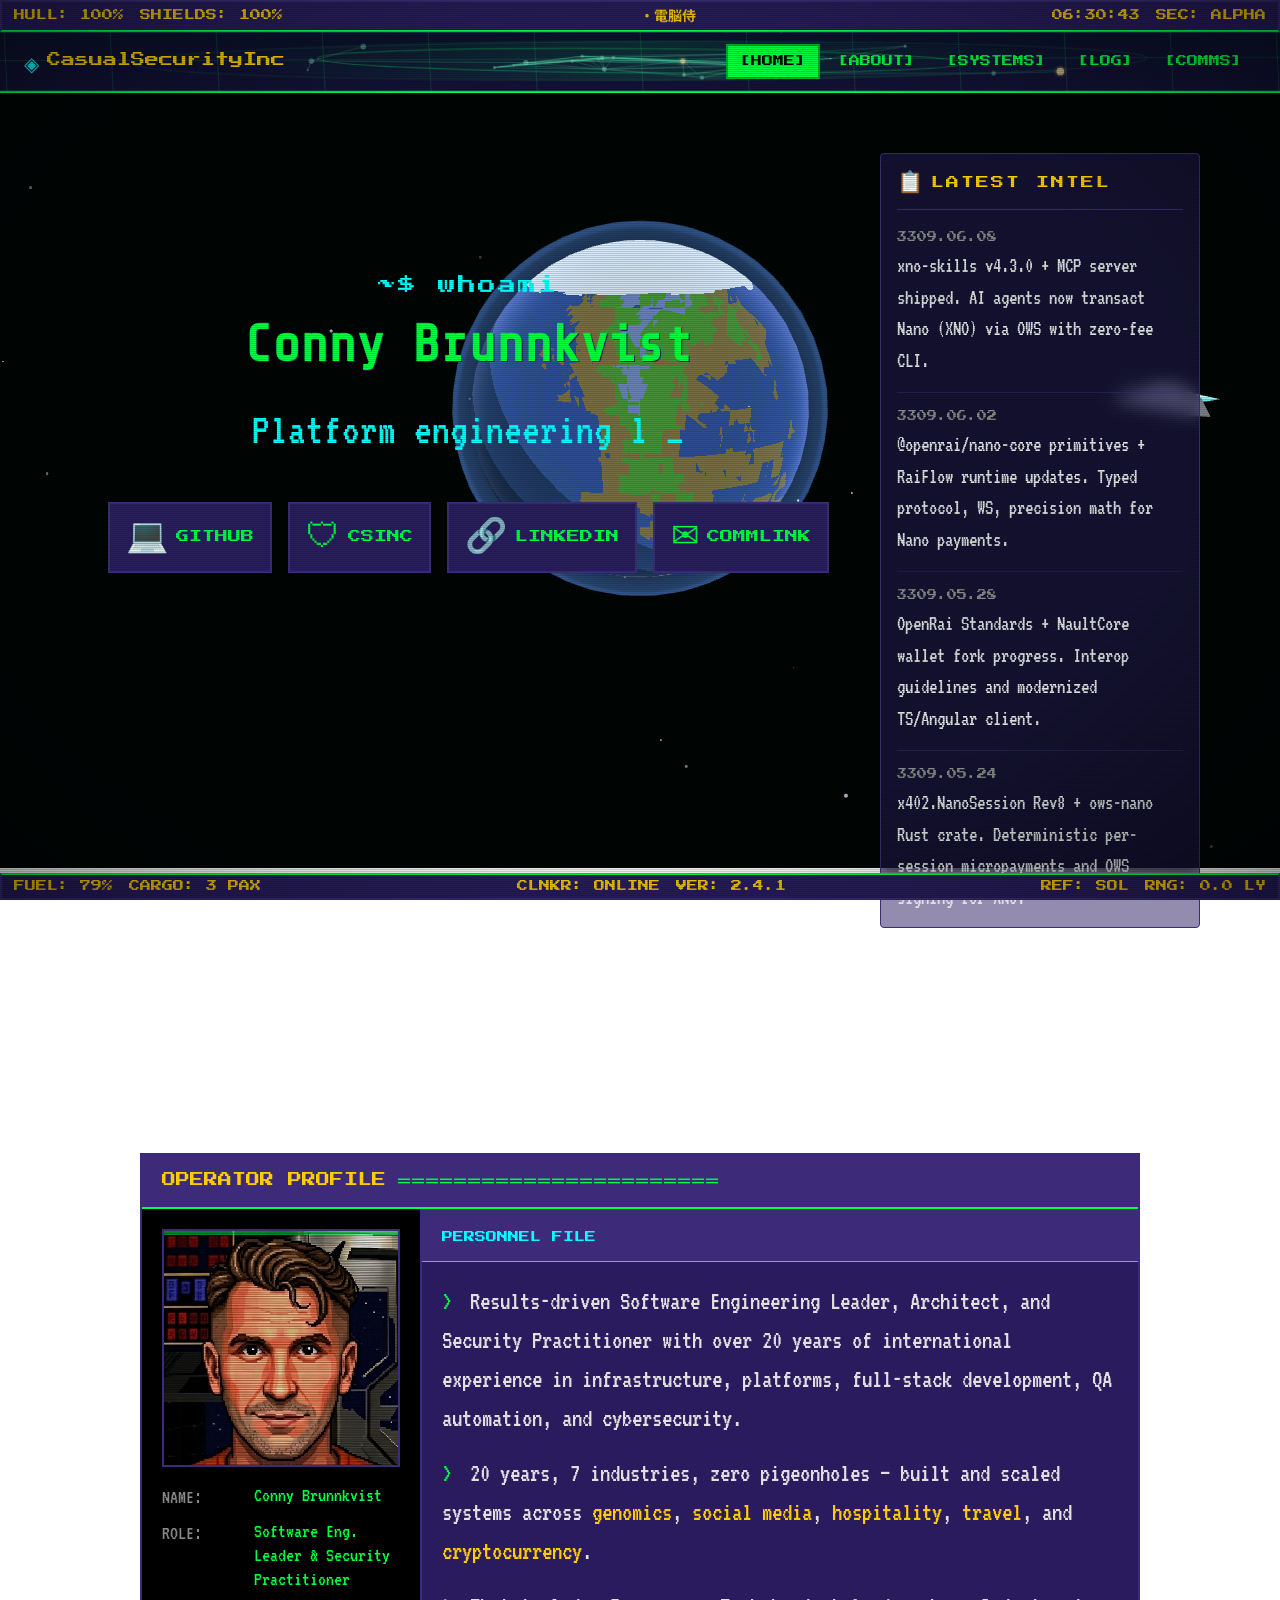
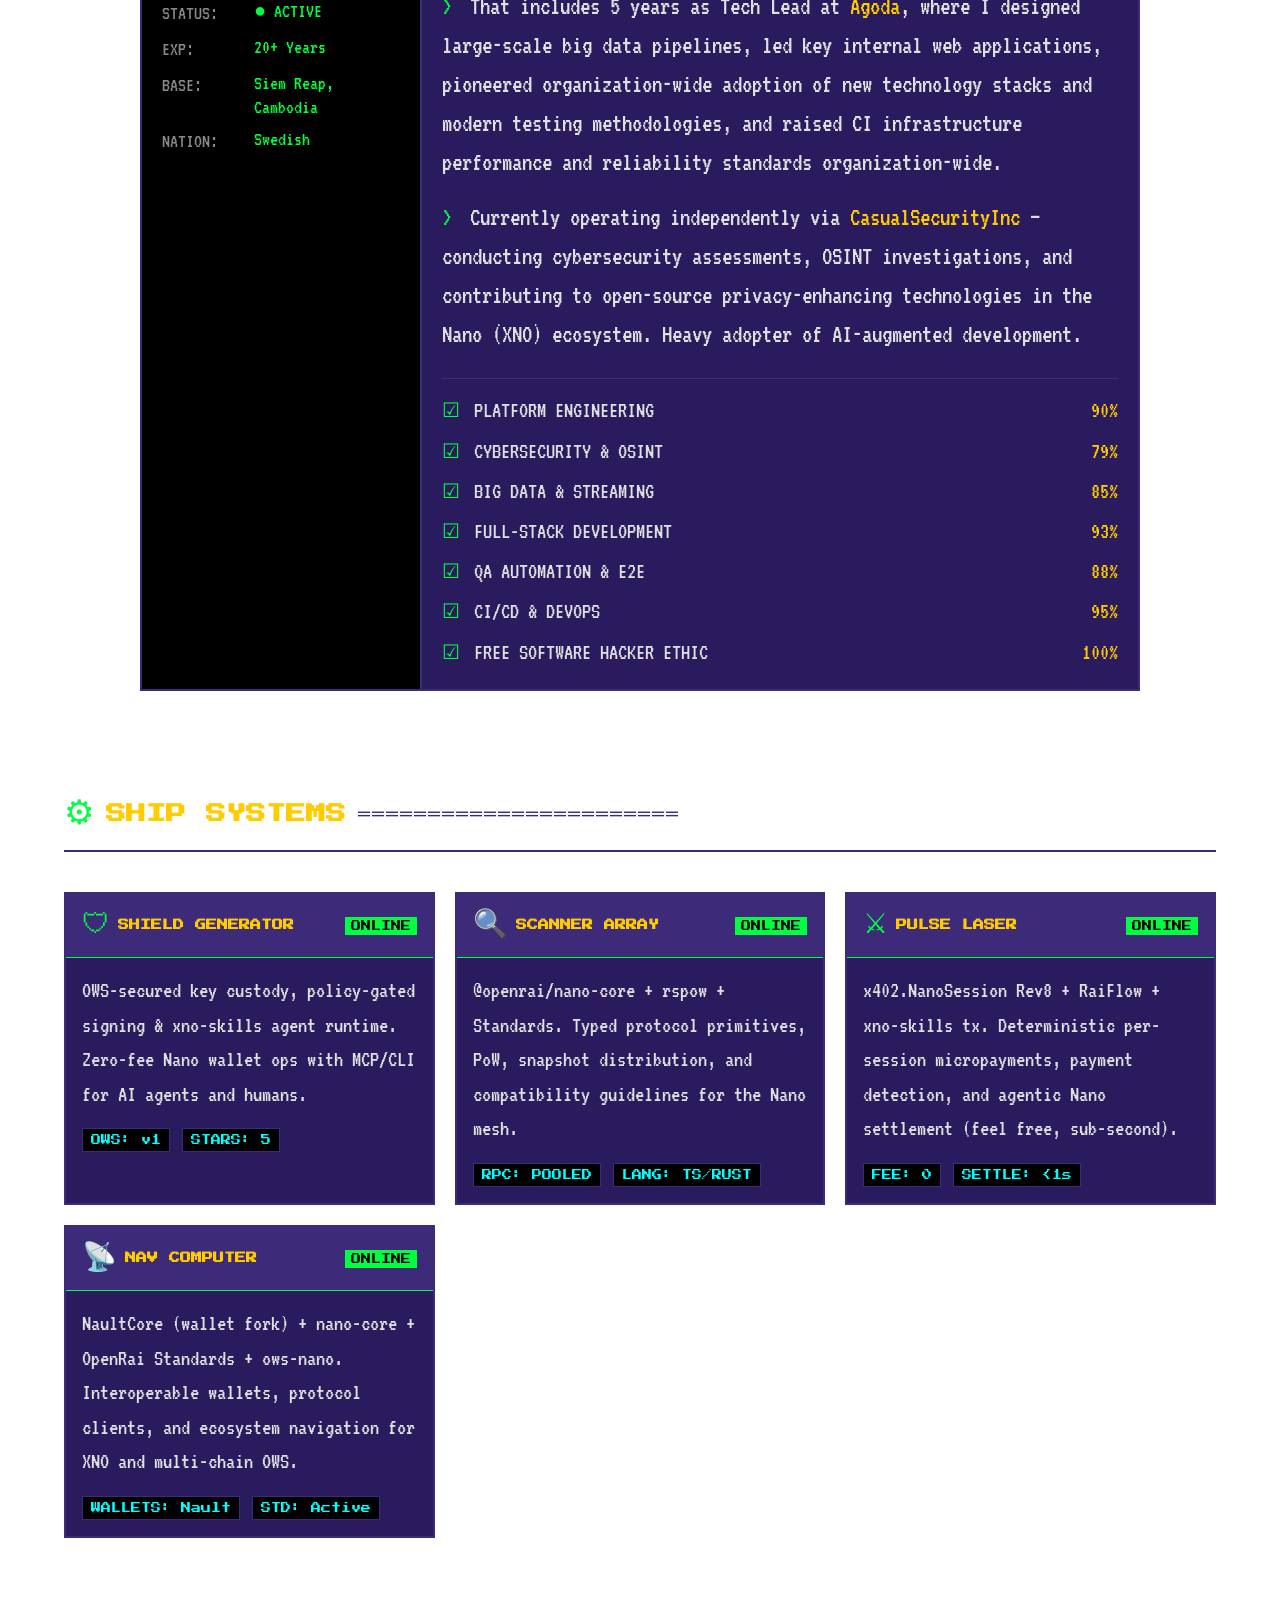
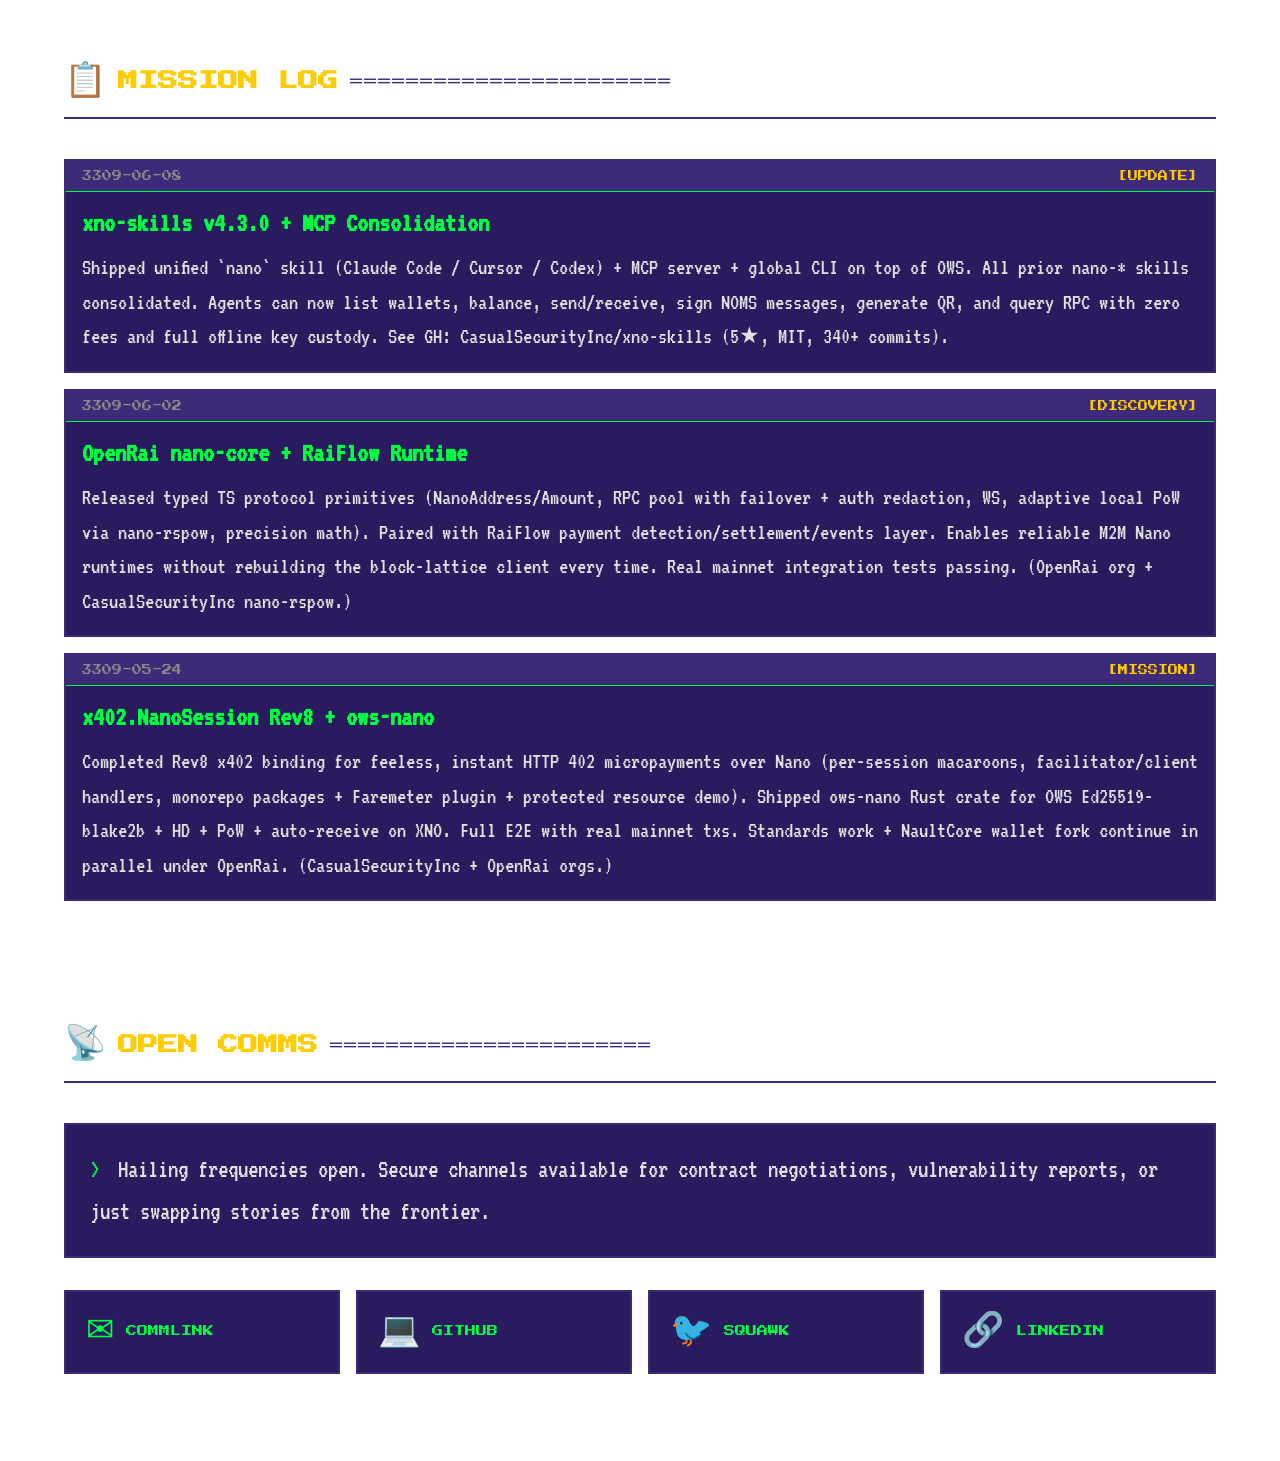
==== commit 5cdfc40b: "CLANKER → CLNKR in bottom bar" ====
--- a/index.html
+++ b/index.html
@@ -348,7 +348,7 @@
             <span class="status-item">CARGO: 3 PAX</span>
         </div>
         <div class="status-center">
-            <span class="status-item">CLANKER: ONLINE</span>
+            <span class="status-item">CLNKR: ONLINE</span>
             <span class="status-item">VER: 2.4.1</span>
         </div>
         <div class="status-right">
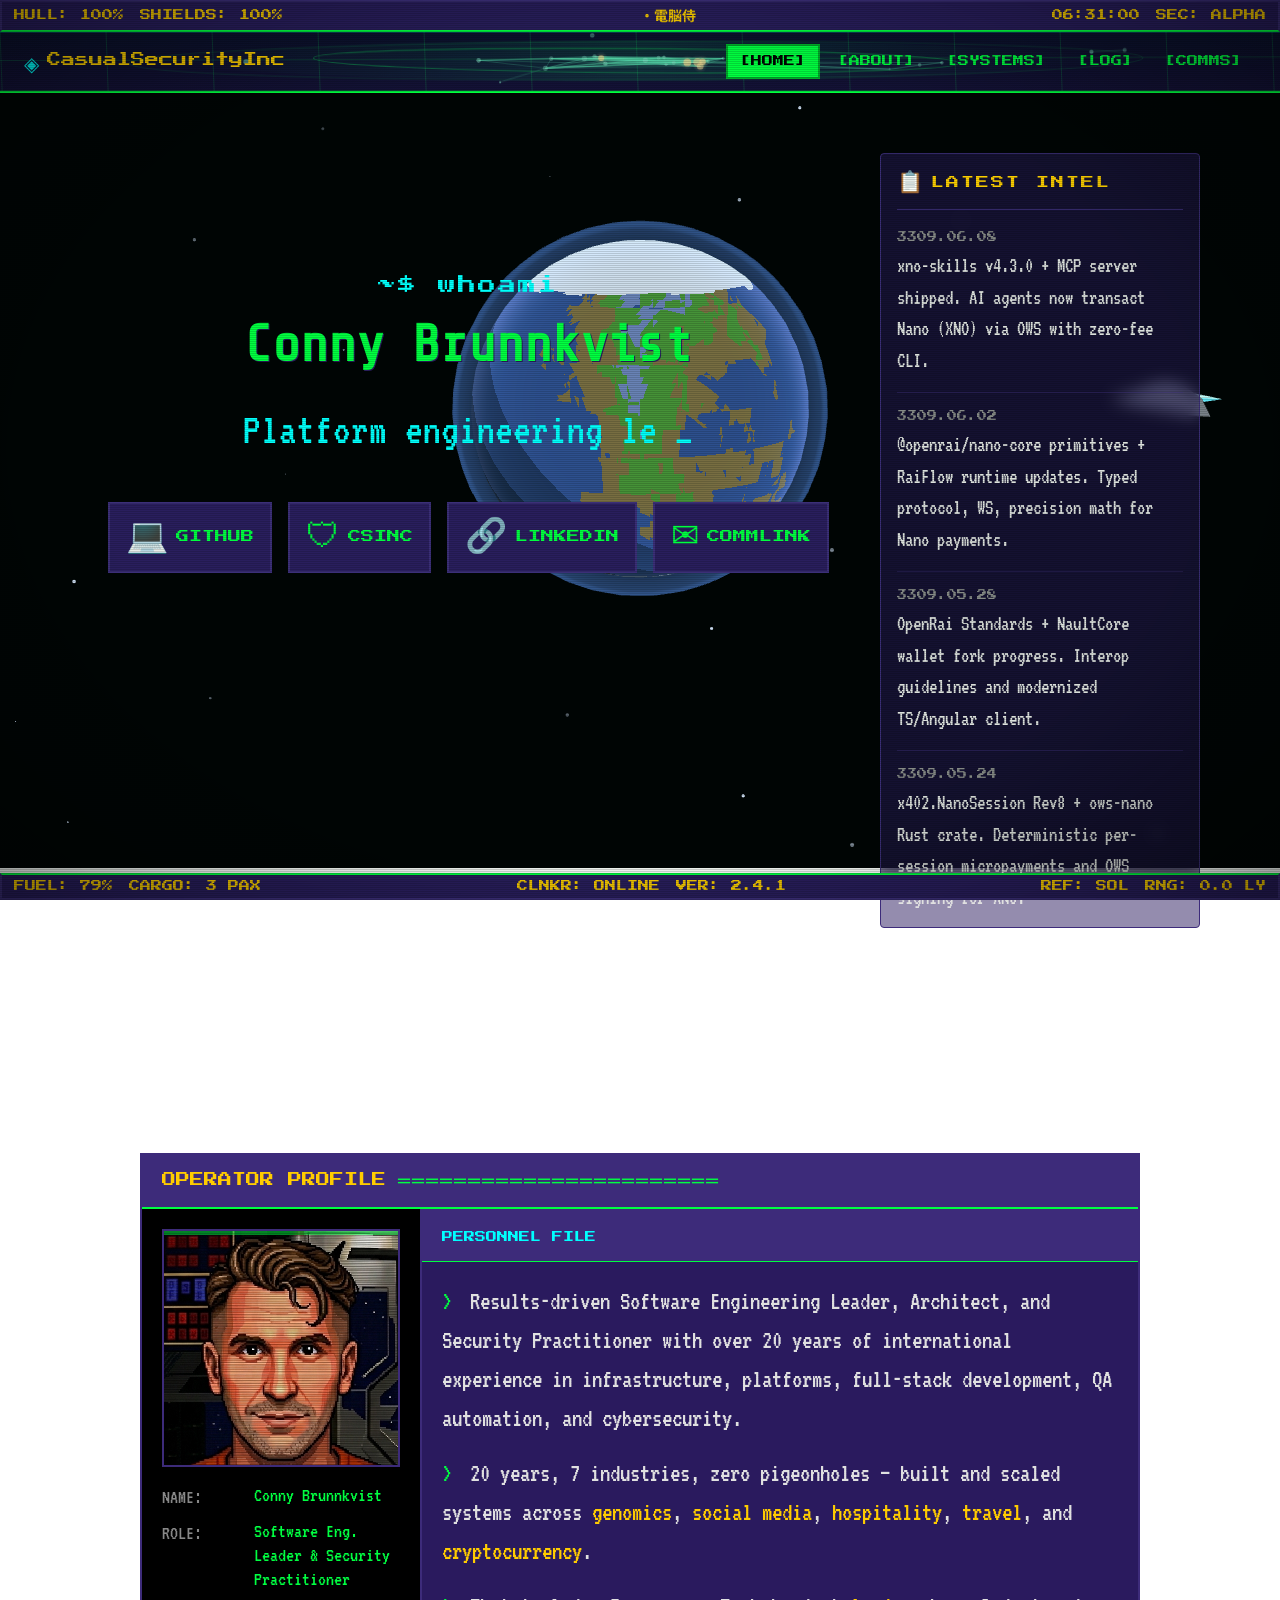
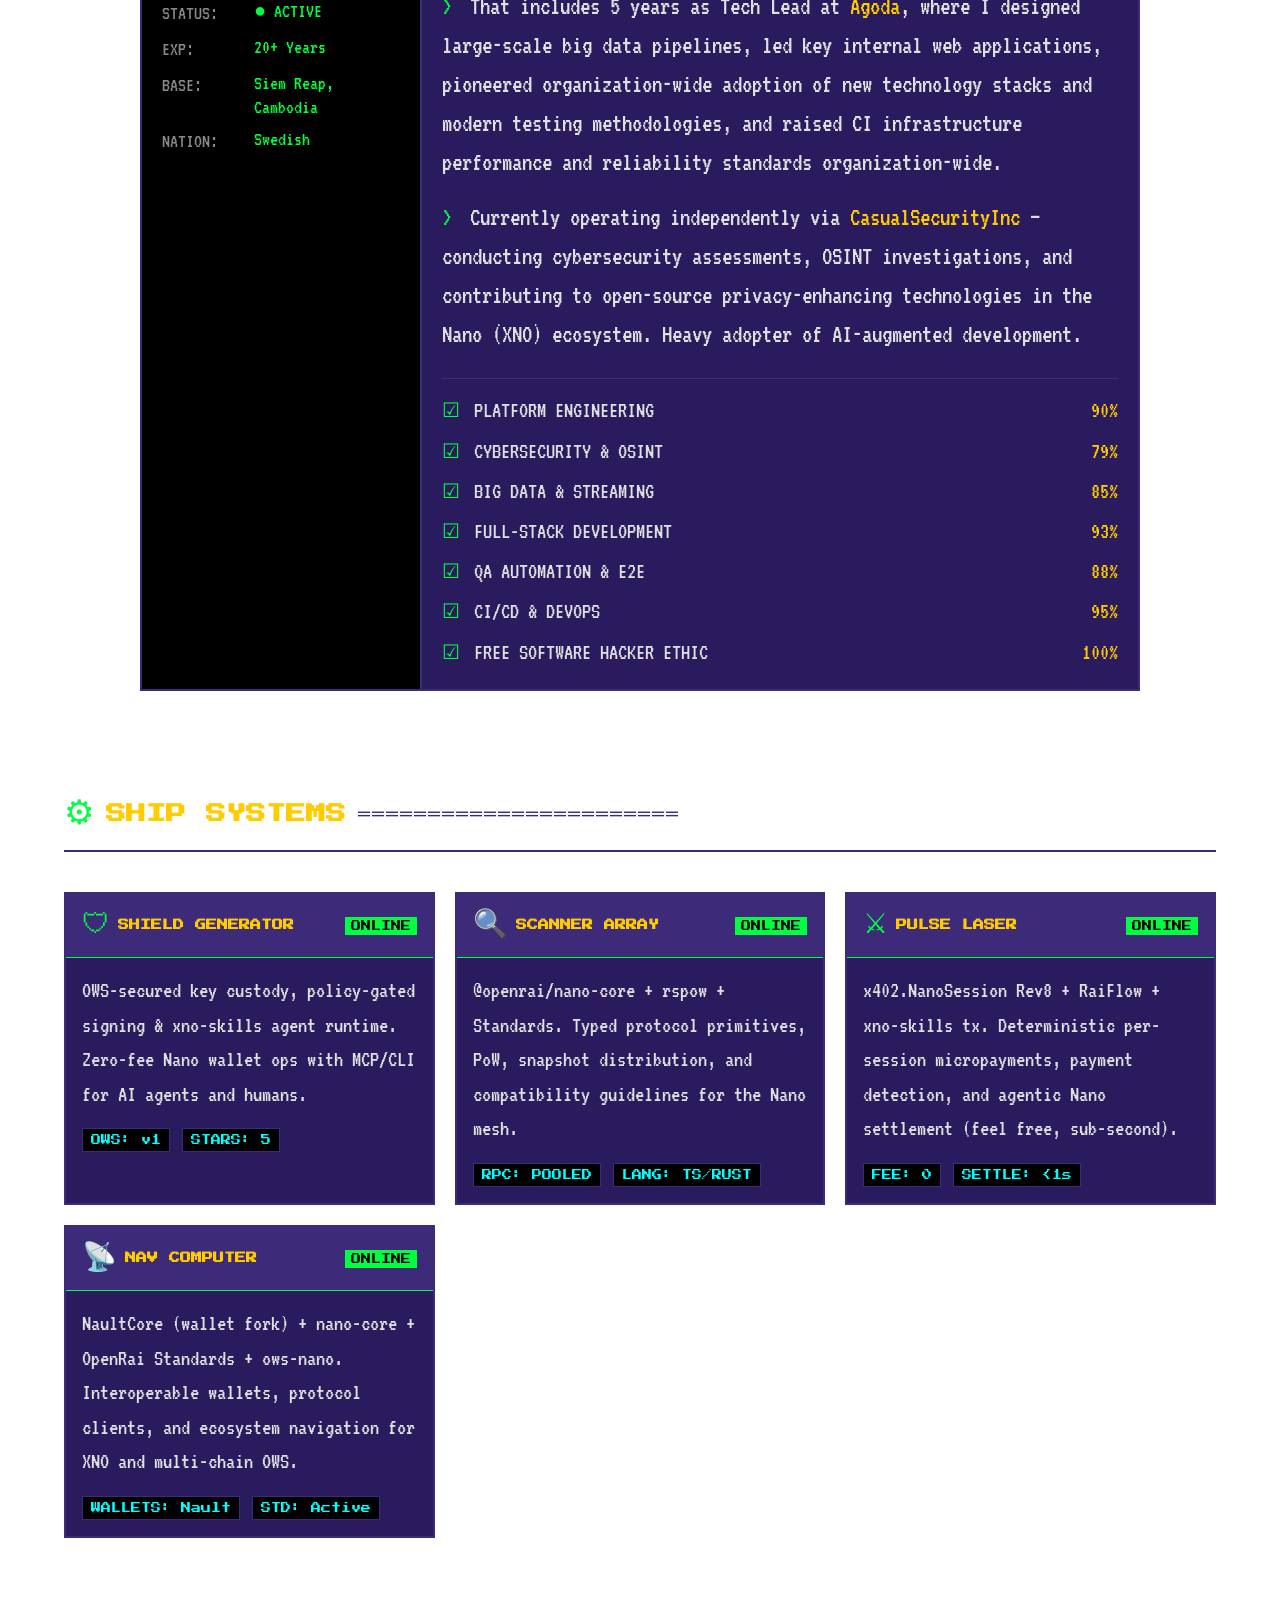
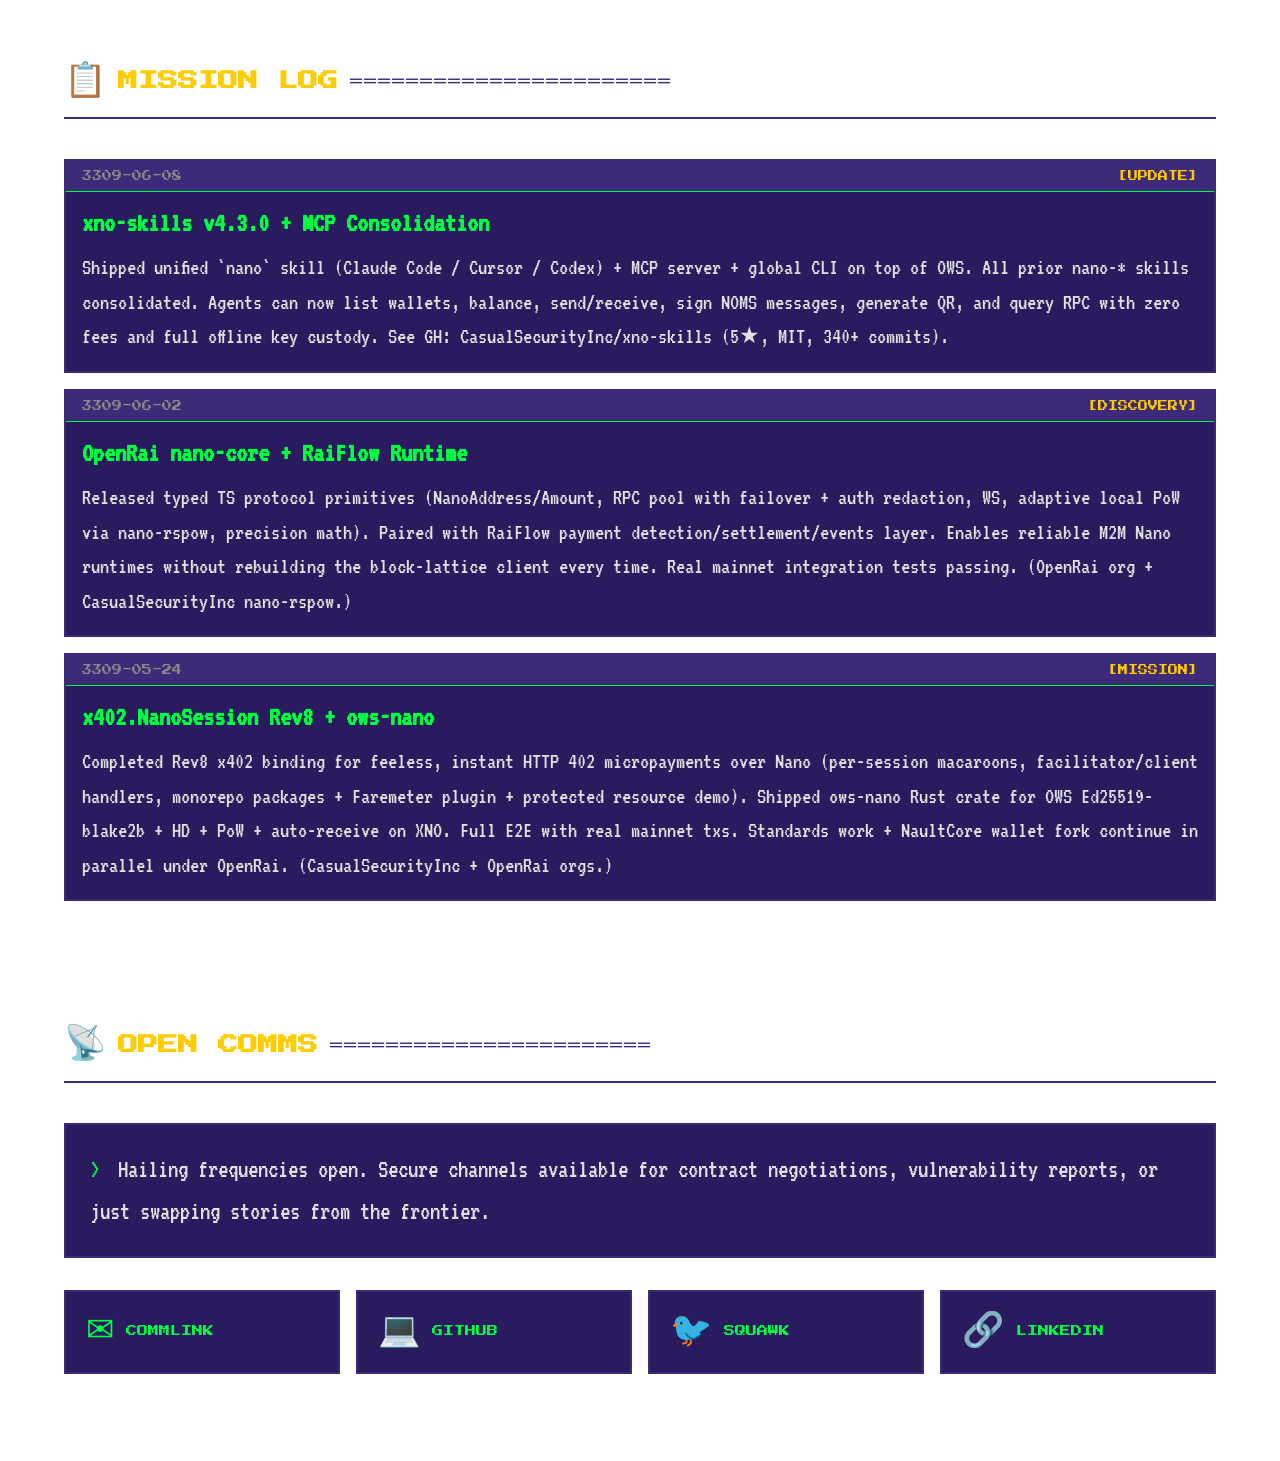
==== commit 4f34df3a: "HOME links to /, clears hash via history.replaceState" ====
--- a/index.html
+++ b/index.html
@@ -43,7 +43,7 @@
             <span class="brand-text">CasualSecurityInc</span>
         </div>
         <ul class="nav-links">
-            <li><a href="#home" class="nav-link active">[HOME]</a></li>
+            <li><a href="/" class="nav-link active">[HOME]</a></li>
             <li><a href="#about" class="nav-link">[ABOUT]</a></li>
             <li><a href="#systems" class="nav-link">[SYSTEMS]</a></li>
             <li><a href="#log" class="nav-link">[LOG]</a></li>
@@ -357,6 +357,6 @@
         </div>
     </div>
 
-    <script src="script.js?v=7"></script>
+    <script src="script.js?v=8"></script>
 </body>
 </html>
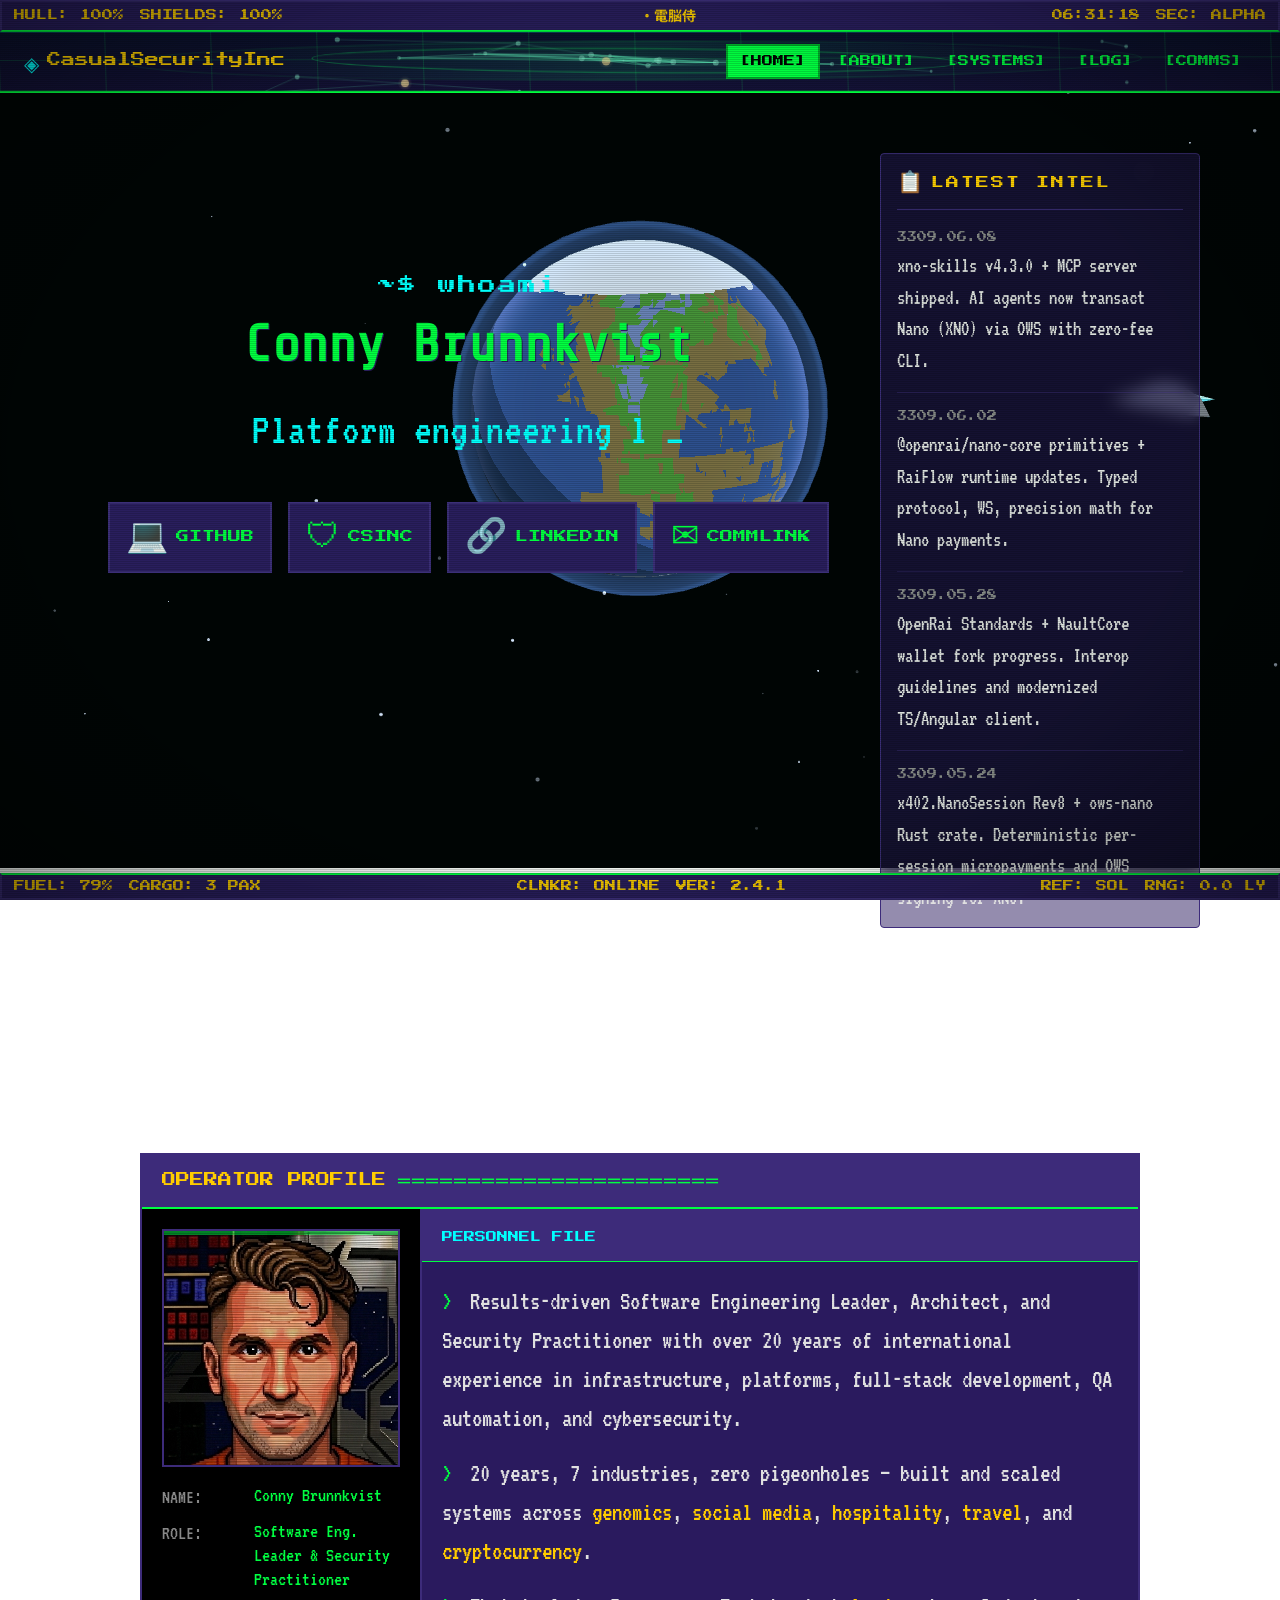
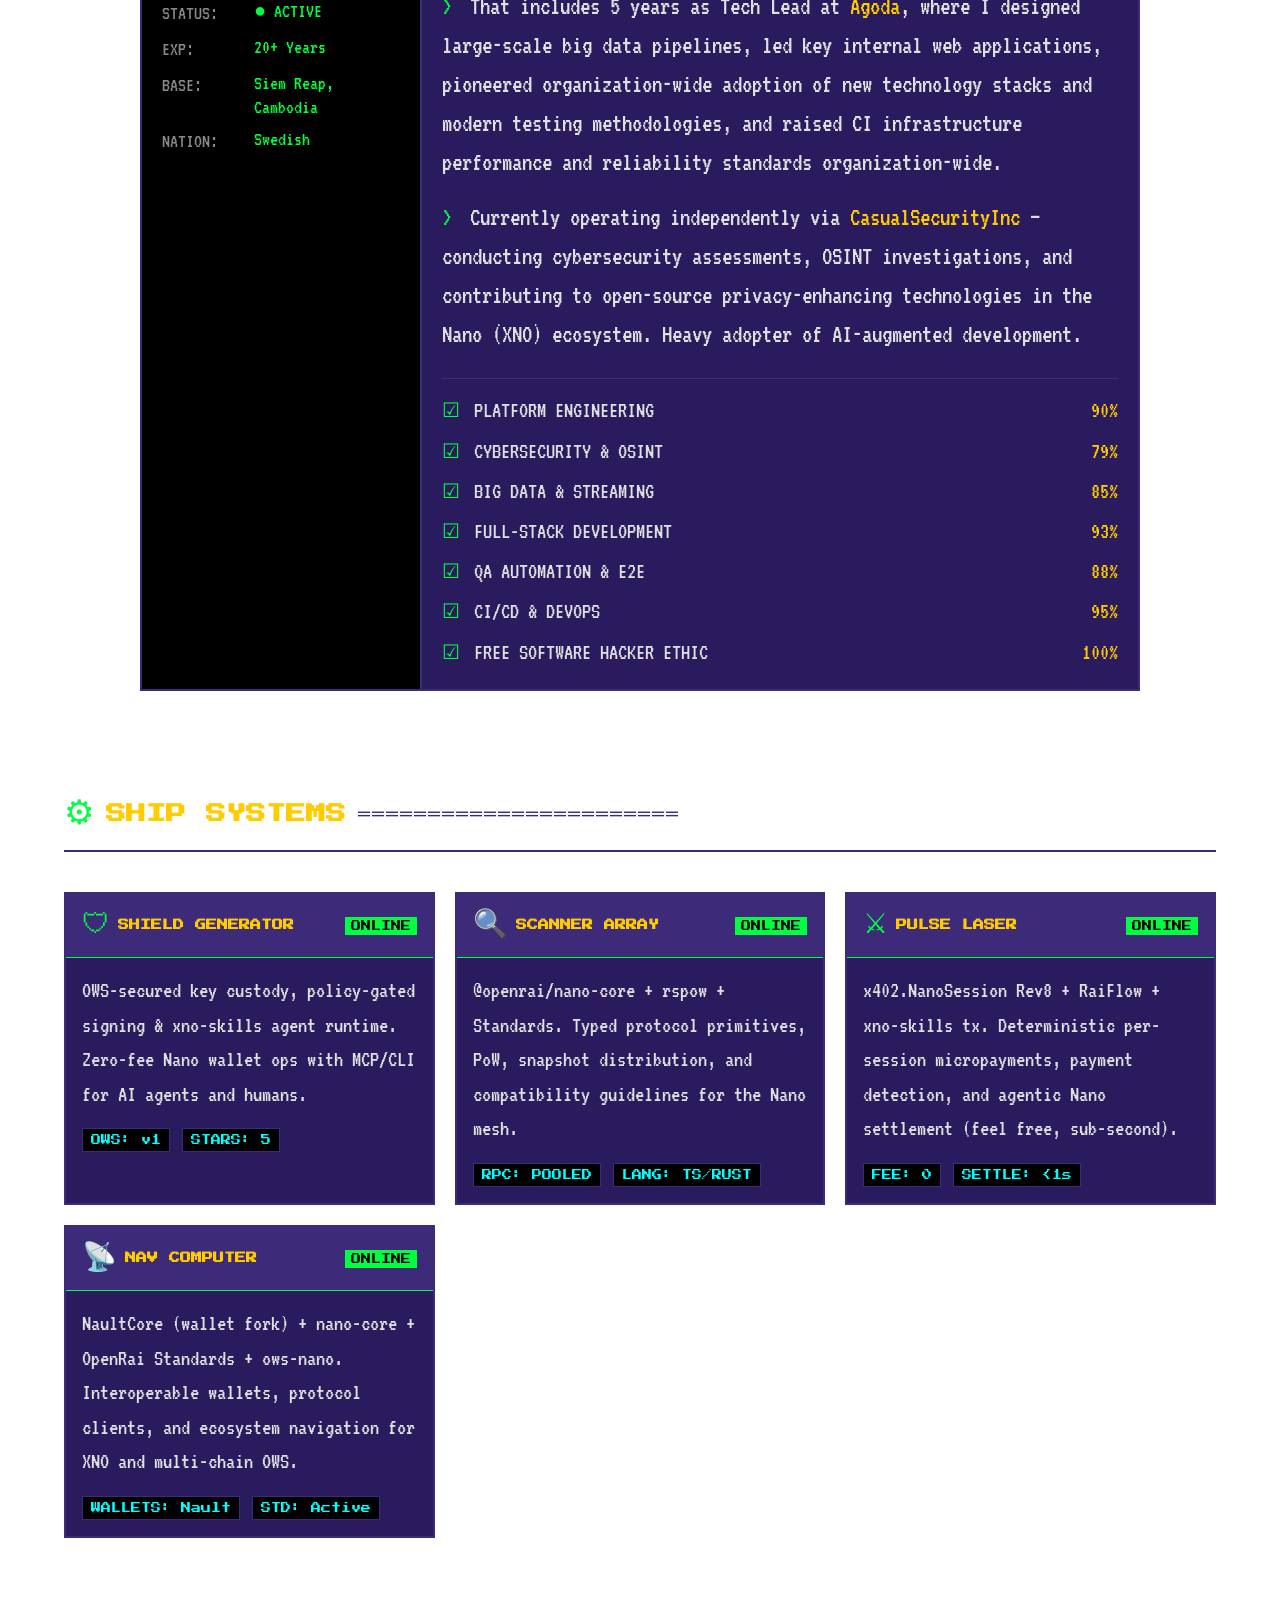
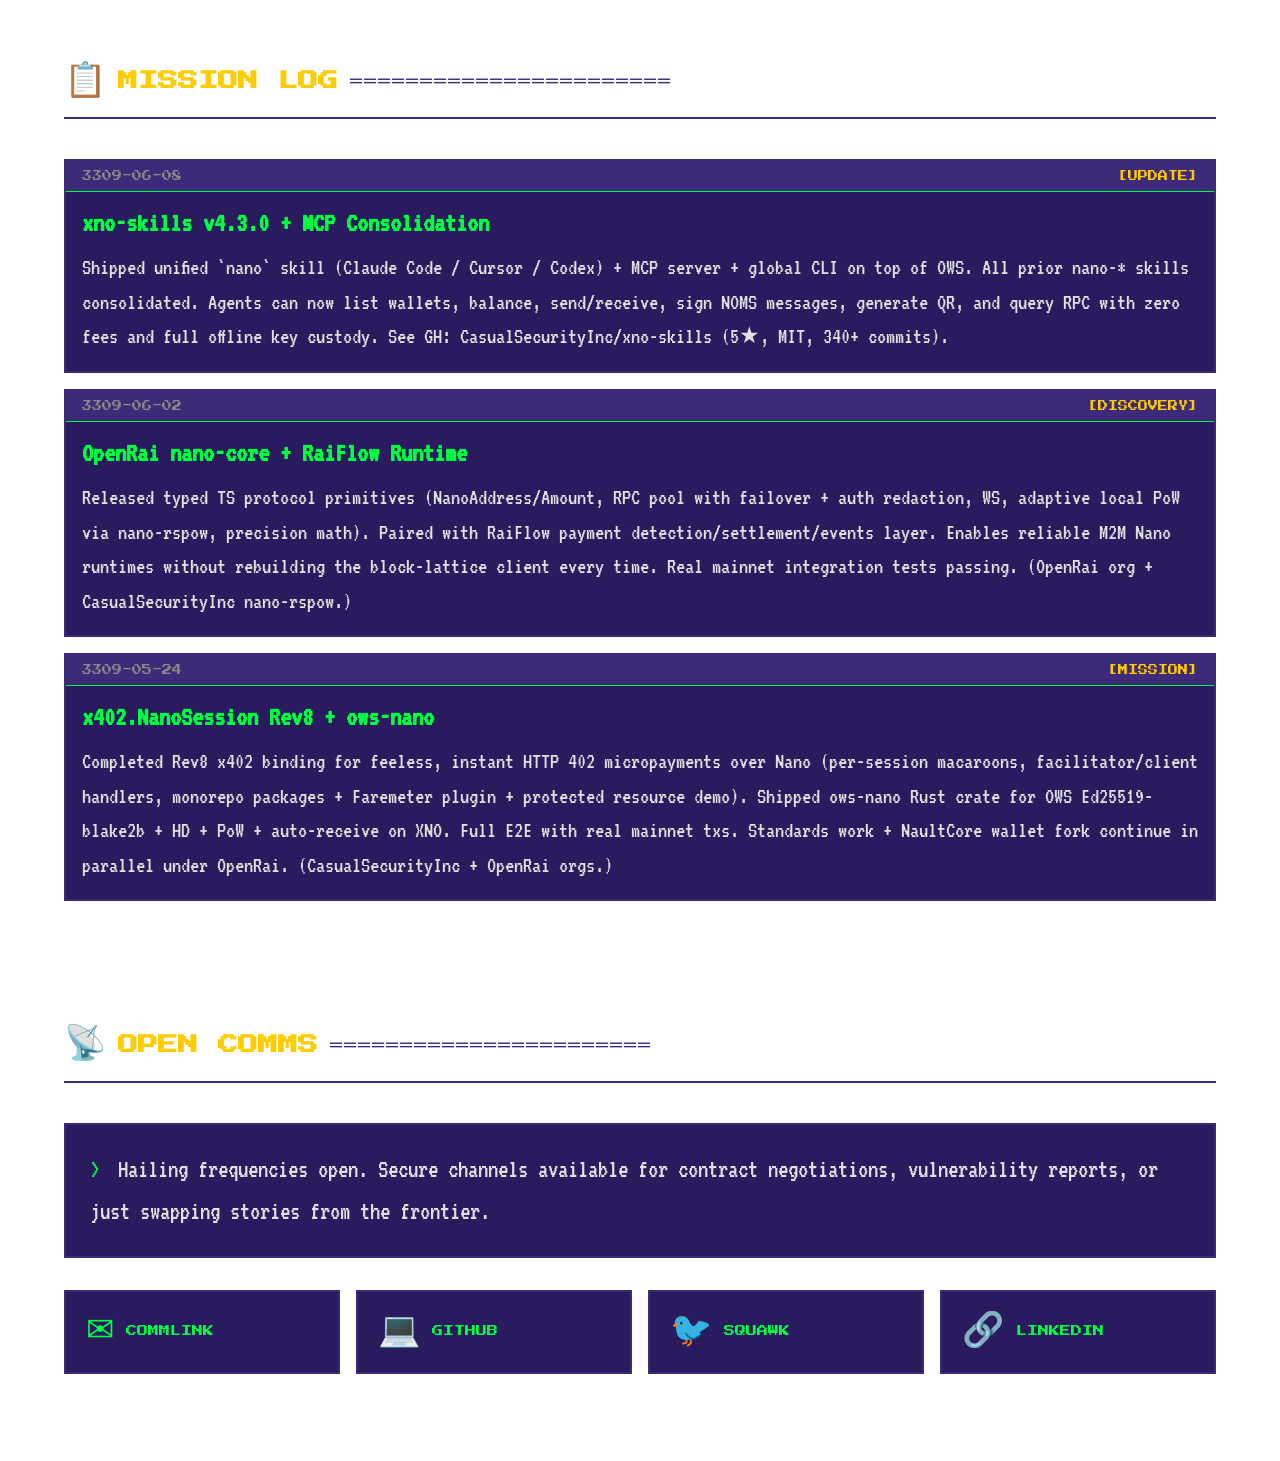
==== commit 43b607f5: "Add lang="ja" to cyber-samurai element for correct Japanese font selection" ====
--- a/index.html
+++ b/index.html
@@ -27,7 +27,7 @@
             <span class="status-item">SHIELDS: 100%</span>
         </div>
         <div class="status-center">
-            <span class="status-item blink status-item-jp">・電脳侍</span>
+            <span class="status-item blink status-item-jp" lang="ja">・電脳侍</span>
         </div>
         <div class="status-right">
             <span class="status-item" id="clock">00:00:00</span>
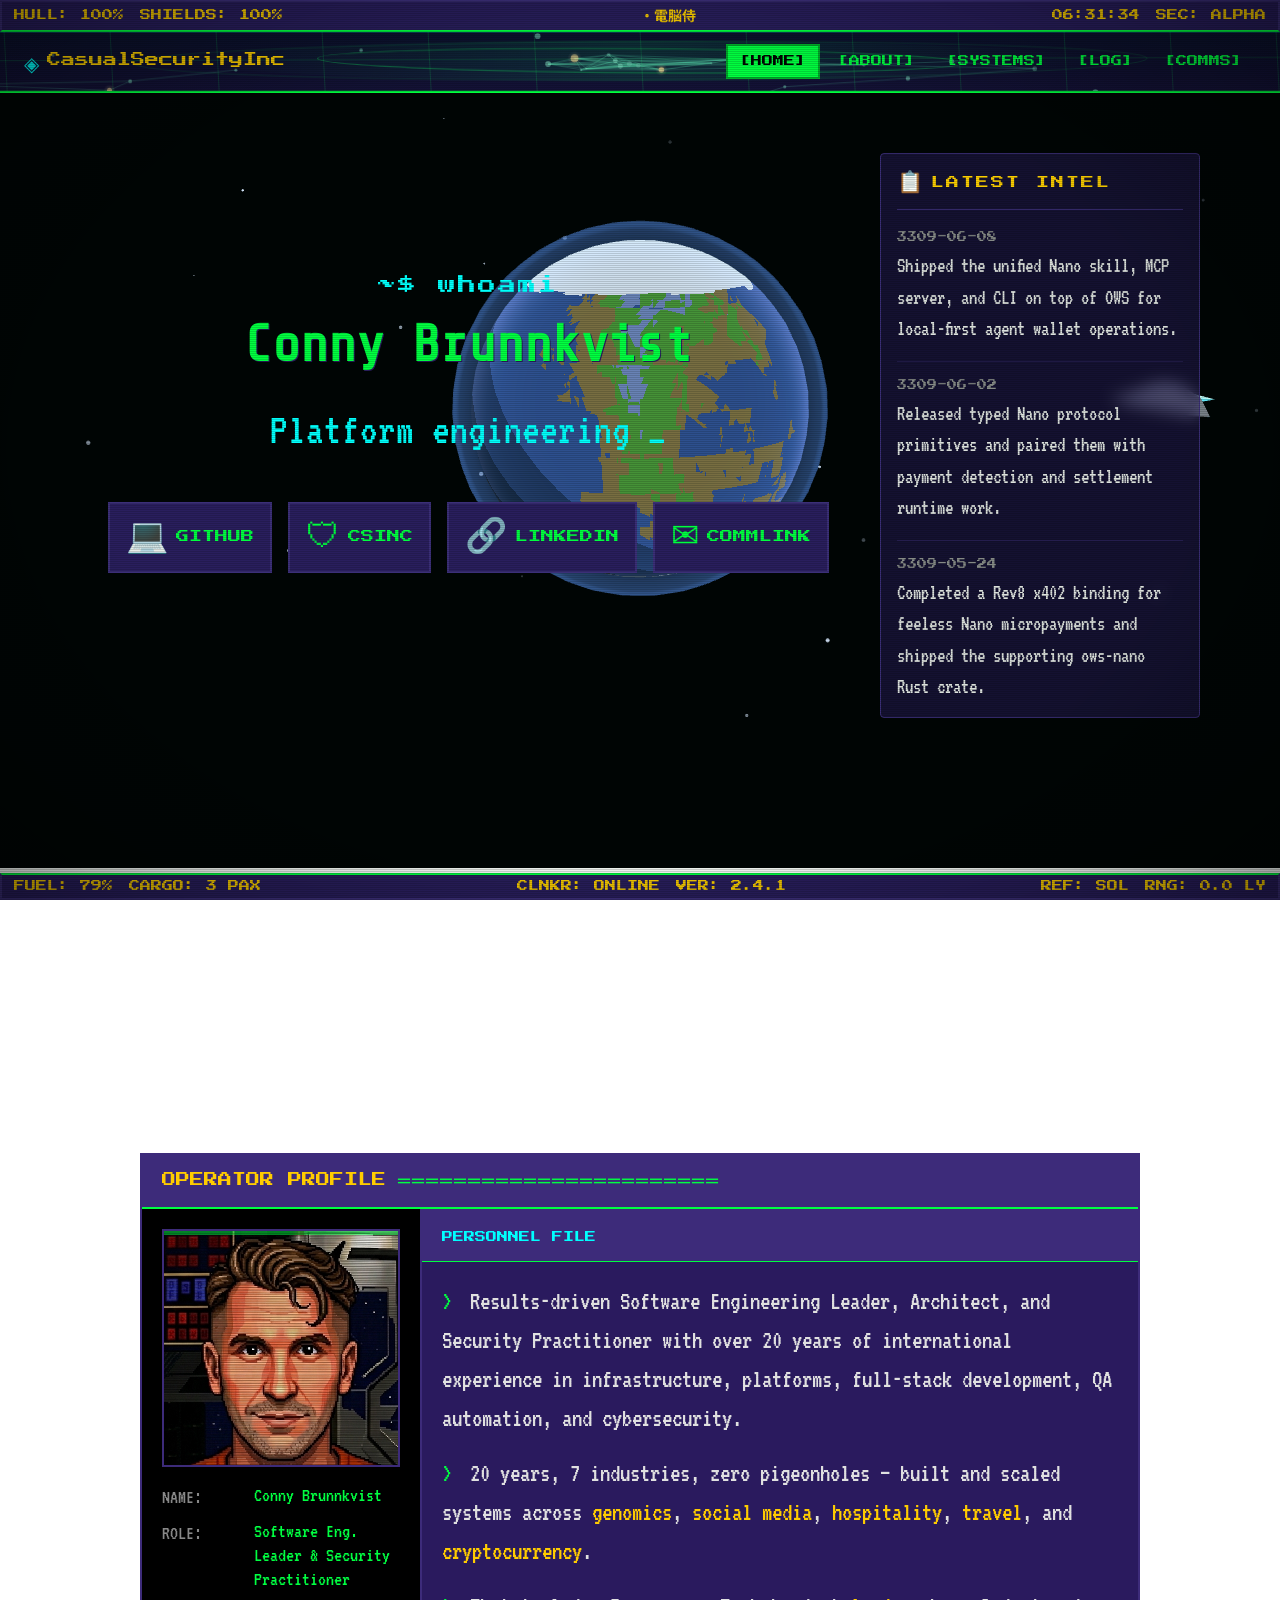
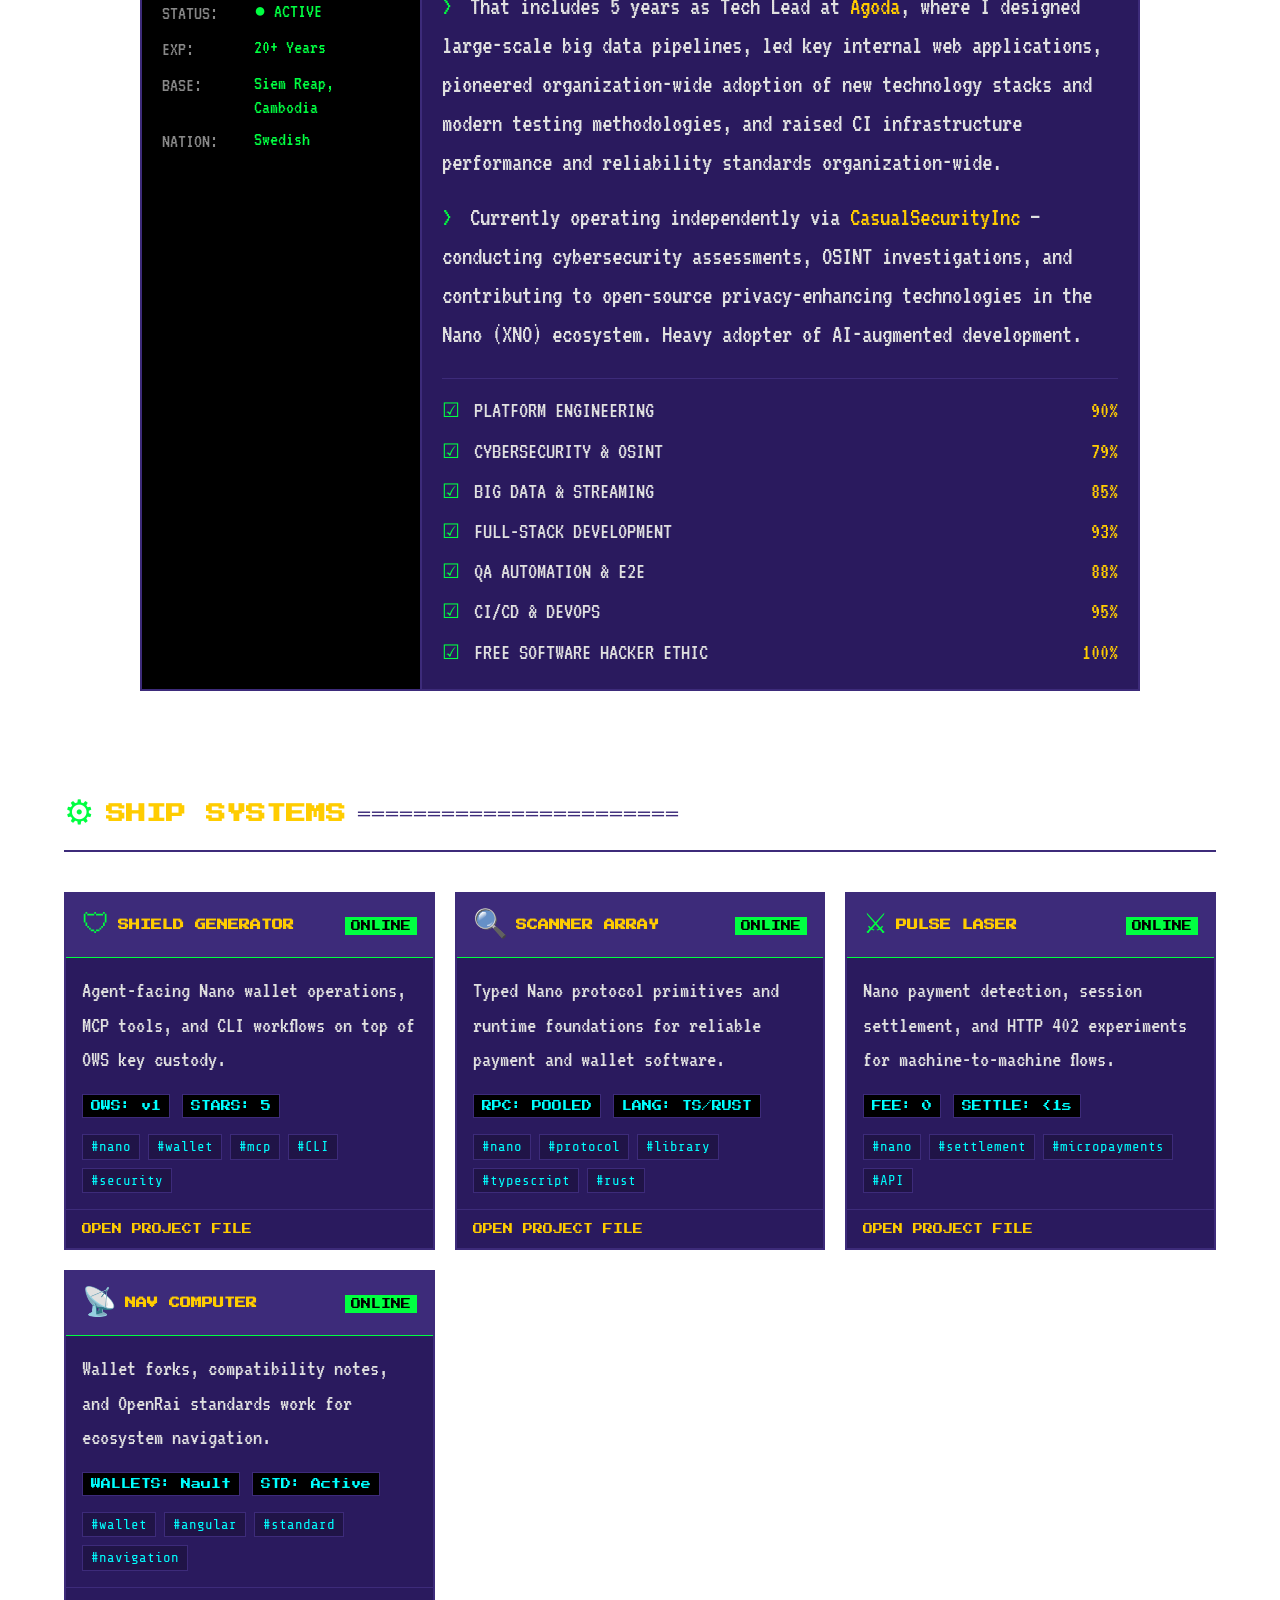
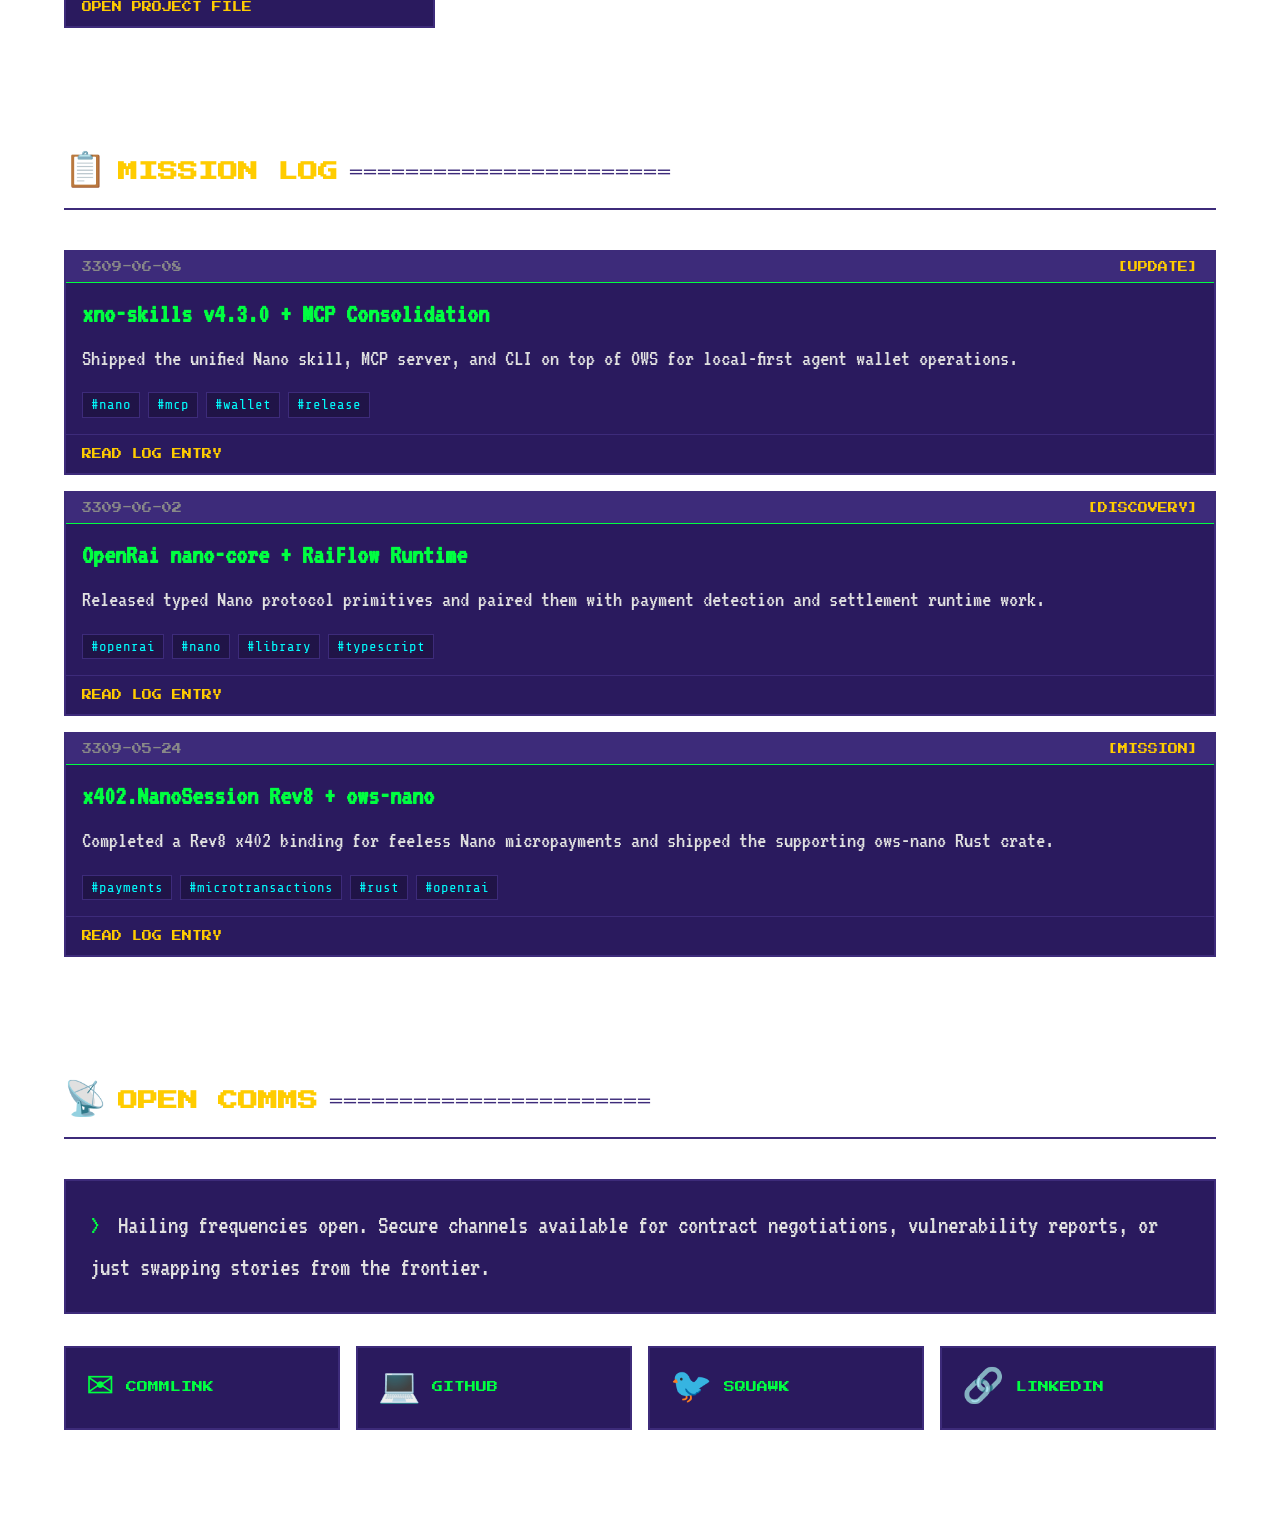
==== commit 4a9743dc: "Refactor single-page site into static-file CMS build system - Python SSG (build.py) with PEP 723 inl" ====
--- a/index.html
+++ b/index.html
@@ -90,20 +90,16 @@
                 </div>
                 <div class="news-feed">
                     <div class="news-item">
-                        <span class="news-date">3309.06.08</span>
-                        <p class="news-text">xno-skills v4.3.0 + MCP server shipped. AI agents now transact Nano (XNO) via OWS with zero-fee CLI.</p>
-                    </div>
-                    <div class="news-item">
-                        <span class="news-date">3309.06.02</span>
-                        <p class="news-text">@openrai/nano-core primitives + RaiFlow runtime updates. Typed protocol, WS, precision math for Nano payments.</p>
-                    </div>
-                    <div class="news-item">
-                        <span class="news-date">3309.05.28</span>
-                        <p class="news-text">OpenRai Standards + NaultCore wallet fork progress. Interop guidelines and modernized TS/Angular client.</p>
-                    </div>
-                    <div class="news-item">
-                        <span class="news-date">3309.05.24</span>
-                        <p class="news-text">x402.NanoSession Rev8 + ows-nano Rust crate. Deterministic per-session micropayments and OWS signing for XNO.</p>
+                        <span class="news-date">3309-06-08</span>
+                        <p class="news-text"><a href="log/xno-skills-mcp/">Shipped the unified Nano skill, MCP server, and CLI on top of OWS for local-first agent wallet operations.</a></p>
+                    </div>
+<div class="news-item">
+                        <span class="news-date">3309-06-02</span>
+                        <p class="news-text"><a href="log/openrai-nanocore/">Released typed Nano protocol primitives and paired them with payment detection and settlement runtime work.</a></p>
+                    </div>
+<div class="news-item">
+                        <span class="news-date">3309-05-24</span>
+                        <p class="news-text"><a href="log/nanosession-rev8/">Completed a Rev8 x402 binding for feeless Nano micropayments and shipped the supporting ows-nano Rust crate.</a></p>
                     </div>
                 </div>
             </aside>
@@ -131,23 +127,23 @@
                             <span class="fe2-info-label">NAME:</span>
                             <span class="fe2-info-value">Conny Brunnkvist</span>
                         </div>
-                        <div class="fe2-info-row">
+<div class="fe2-info-row">
                             <span class="fe2-info-label">ROLE:</span>
-                            <span class="fe2-info-value">Software Eng. Leader & Security Practitioner</span>
-                        </div>
-                        <div class="fe2-info-row">
+                            <span class="fe2-info-value">Software Eng. Leader &amp; Security Practitioner</span>
+                        </div>
+<div class="fe2-info-row">
                             <span class="fe2-info-label">STATUS:</span>
                             <span class="fe2-info-value status-active">● ACTIVE</span>
                         </div>
-                        <div class="fe2-info-row">
+<div class="fe2-info-row">
                             <span class="fe2-info-label">EXP:</span>
                             <span class="fe2-info-value">20+ Years</span>
                         </div>
-                        <div class="fe2-info-row">
+<div class="fe2-info-row">
                             <span class="fe2-info-label">BASE:</span>
                             <span class="fe2-info-value">Siem Reap, Cambodia</span>
                         </div>
-                        <div class="fe2-info-row">
+<div class="fe2-info-row">
                             <span class="fe2-info-label">NATION:</span>
                             <span class="fe2-info-value">Swedish</span>
                         </div>
@@ -159,49 +155,50 @@
                     </div>
                     <div class="fe2-details-content">
                         <p class="fe2-paragraph">
-                            <span class="prompt">></span> Results-driven Software Engineering Leader, Architect, and Security Practitioner with over 20 years of international experience in infrastructure, platforms, full-stack development, QA automation, and cybersecurity.
+                            <span class="prompt">&gt;</span> Results-driven Software Engineering Leader, Architect, and Security Practitioner with over 20 years of international experience in infrastructure, platforms, full-stack development, QA automation, and cybersecurity.
                         </p>
-                        <p class="fe2-paragraph">
-                            <span class="prompt">></span> 20 years, 7 industries, zero pigeonholes — built and scaled systems across <span class="highlight-text">genomics</span>, <span class="highlight-text">social media</span>, <span class="highlight-text">hospitality</span>, <span class="highlight-text">travel</span>, and <span class="highlight-text">cryptocurrency</span>.
+<p class="fe2-paragraph">
+                            <span class="prompt">&gt;</span> 20 years, 7 industries, zero pigeonholes — built and scaled systems across <span class="highlight-text">genomics</span>, <span class="highlight-text">social media</span>, <span class="highlight-text">hospitality</span>, <span class="highlight-text">travel</span>, and <span class="highlight-text">cryptocurrency</span>.
                         </p>
-                        <p class="fe2-paragraph">
-                            <span class="prompt">></span> That includes 5 years as Tech Lead at <span class="highlight-text">Agoda</span>, where I designed large-scale big data pipelines, led key internal web applications, pioneered organization-wide adoption of new technology stacks and modern testing methodologies, and raised CI infrastructure performance and reliability standards organization-wide.
+<p class="fe2-paragraph">
+                            <span class="prompt">&gt;</span> That includes 5 years as Tech Lead at <span class="highlight-text">Agoda</span>, where I designed large-scale big data pipelines, led key internal web applications, pioneered organization-wide adoption of new technology stacks and modern testing methodologies, and raised CI infrastructure performance and reliability standards organization-wide.
                         </p>
-                        <p class="fe2-paragraph">
-                            <span class="prompt">></span> Currently operating independently via <span class="highlight-text">CasualSecurityInc</span> — conducting cybersecurity assessments, OSINT investigations, and contributing to open-source privacy-enhancing technologies in the Nano (XNO) ecosystem. Heavy adopter of AI-augmented development.
+<p class="fe2-paragraph">
+                            <span class="prompt">&gt;</span> Currently operating independently via <span class="highlight-text">CasualSecurityInc</span> — conducting cybersecurity assessments, OSINT investigations, and contributing to open-source privacy-enhancing technologies in the Nano (XNO) ecosystem. Heavy adopter of AI-augmented development.
                         </p>
+                        
                         <div class="fe2-skills">
                             <div class="fe2-skill-row">
                                 <span class="fe2-skill-check">☑</span>
                                 <span class="fe2-skill-name">PLATFORM ENGINEERING</span>
                                 <span class="fe2-skill-val">90%</span>
                             </div>
-                            <div class="fe2-skill-row">
-                                <span class="fe2-skill-check">☑</span>
-                                <span class="fe2-skill-name">CYBERSECURITY & OSINT</span>
+<div class="fe2-skill-row">
+                                <span class="fe2-skill-check">☑</span>
+                                <span class="fe2-skill-name">CYBERSECURITY &amp; OSINT</span>
                                 <span class="fe2-skill-val">79%</span>
                             </div>
-                            <div class="fe2-skill-row">
-                                <span class="fe2-skill-check">☑</span>
-                                <span class="fe2-skill-name">BIG DATA & STREAMING</span>
+<div class="fe2-skill-row">
+                                <span class="fe2-skill-check">☑</span>
+                                <span class="fe2-skill-name">BIG DATA &amp; STREAMING</span>
                                 <span class="fe2-skill-val">85%</span>
                             </div>
-                            <div class="fe2-skill-row">
+<div class="fe2-skill-row">
                                 <span class="fe2-skill-check">☑</span>
                                 <span class="fe2-skill-name">FULL-STACK DEVELOPMENT</span>
                                 <span class="fe2-skill-val">93%</span>
                             </div>
-                            <div class="fe2-skill-row">
-                                <span class="fe2-skill-check">☑</span>
-                                <span class="fe2-skill-name">QA AUTOMATION & E2E</span>
+<div class="fe2-skill-row">
+                                <span class="fe2-skill-check">☑</span>
+                                <span class="fe2-skill-name">QA AUTOMATION &amp; E2E</span>
                                 <span class="fe2-skill-val">88%</span>
                             </div>
-                            <div class="fe2-skill-row">
-                                <span class="fe2-skill-check">☑</span>
-                                <span class="fe2-skill-name">CI/CD & DEVOPS</span>
+<div class="fe2-skill-row">
+                                <span class="fe2-skill-check">☑</span>
+                                <span class="fe2-skill-name">CI/CD &amp; DEVOPS</span>
                                 <span class="fe2-skill-val">95%</span>
                             </div>
-                            <div class="fe2-skill-row">
+<div class="fe2-skill-row">
                                 <span class="fe2-skill-check">☑</span>
                                 <span class="fe2-skill-name">FREE SOFTWARE HACKER ETHIC</span>
                                 <span class="fe2-skill-val">100%</span>
@@ -221,54 +218,84 @@
             <span class="section-line">═══════════════════════</span>
         </div>
         <div class="systems-grid">
-            <div class="system-card">
+            <article class="system-card">
                 <div class="system-header">
                     <span class="system-icon">🛡</span>
-                    <h3 class="system-name">SHIELD GENERATOR</h3>
+                    <h3 class="system-name"><a href="projects/shield-generator/">SHIELD GENERATOR</a></h3>
                     <span class="system-status online">ONLINE</span>
                 </div>
-                <p class="system-desc">OWS-secured key custody, policy-gated signing &amp; xno-skills agent runtime. Zero-fee Nano wallet ops with MCP/CLI for AI agents and humans.</p>
+                <p class="system-desc">Agent-facing Nano wallet operations, MCP tools, and CLI workflows on top of OWS key custody.</p>
                 <div class="system-stats">
                     <span class="sys-stat">OWS: v1</span>
-                    <span class="sys-stat">STARS: 5</span>
-                </div>
-            </div>
-            <div class="system-card">
+<span class="sys-stat">STARS: 5</span>
+                </div>
+                <div class="content-tags">
+                    <a class="tag-chip" href="tags/nano/">#nano</a>
+<a class="tag-chip" href="tags/wallet/">#wallet</a>
+<a class="tag-chip" href="tags/mcp/">#mcp</a>
+<a class="tag-chip" href="tags/cli/">#CLI</a>
+<a class="tag-chip" href="tags/security/">#security</a>
+                </div>
+                <a class="intel-link" href="projects/shield-generator/">OPEN PROJECT FILE</a>
+            </article>
+<article class="system-card">
                 <div class="system-header">
                     <span class="system-icon">🔍</span>
-                    <h3 class="system-name">SCANNER ARRAY</h3>
+                    <h3 class="system-name"><a href="projects/scanner-array/">SCANNER ARRAY</a></h3>
                     <span class="system-status online">ONLINE</span>
                 </div>
-                <p class="system-desc">@openrai/nano-core + rspow + Standards. Typed protocol primitives, PoW, snapshot distribution, and compatibility guidelines for the Nano mesh.</p>
+                <p class="system-desc">Typed Nano protocol primitives and runtime foundations for reliable payment and wallet software.</p>
                 <div class="system-stats">
                     <span class="sys-stat">RPC: POOLED</span>
-                    <span class="sys-stat">LANG: TS/RUST</span>
-                </div>
-            </div>
-            <div class="system-card">
+<span class="sys-stat">LANG: TS/RUST</span>
+                </div>
+                <div class="content-tags">
+                    <a class="tag-chip" href="tags/nano/">#nano</a>
+<a class="tag-chip" href="tags/protocol/">#protocol</a>
+<a class="tag-chip" href="tags/library/">#library</a>
+<a class="tag-chip" href="tags/typescript/">#typescript</a>
+<a class="tag-chip" href="tags/rust/">#rust</a>
+                </div>
+                <a class="intel-link" href="projects/scanner-array/">OPEN PROJECT FILE</a>
+            </article>
+<article class="system-card">
                 <div class="system-header">
                     <span class="system-icon">⚔</span>
-                    <h3 class="system-name">PULSE LASER</h3>
+                    <h3 class="system-name"><a href="projects/pulse-laser/">PULSE LASER</a></h3>
                     <span class="system-status online">ONLINE</span>
                 </div>
-                <p class="system-desc">x402.NanoSession Rev8 + RaiFlow + xno-skills tx. Deterministic per-session micropayments, payment detection, and agentic Nano settlement (feel free, sub-second).</p>
+                <p class="system-desc">Nano payment detection, session settlement, and HTTP 402 experiments for machine-to-machine flows.</p>
                 <div class="system-stats">
                     <span class="sys-stat">FEE: 0</span>
-                    <span class="sys-stat">SETTLE: &lt;1s</span>
-                </div>
-            </div>
-            <div class="system-card">
+<span class="sys-stat">SETTLE: &lt;1s</span>
+                </div>
+                <div class="content-tags">
+                    <a class="tag-chip" href="tags/nano/">#nano</a>
+<a class="tag-chip" href="tags/settlement/">#settlement</a>
+<a class="tag-chip" href="tags/micropayments/">#micropayments</a>
+<a class="tag-chip" href="tags/api/">#API</a>
+                </div>
+                <a class="intel-link" href="projects/pulse-laser/">OPEN PROJECT FILE</a>
+            </article>
+<article class="system-card">
                 <div class="system-header">
                     <span class="system-icon">📡</span>
-                    <h3 class="system-name">NAV COMPUTER</h3>
+                    <h3 class="system-name"><a href="projects/nav-computer/">NAV COMPUTER</a></h3>
                     <span class="system-status online">ONLINE</span>
                 </div>
-                <p class="system-desc">NaultCore (wallet fork) + nano-core + OpenRai Standards + ows-nano. Interoperable wallets, protocol clients, and ecosystem navigation for XNO and multi-chain OWS.</p>
+                <p class="system-desc">Wallet forks, compatibility notes, and OpenRai standards work for ecosystem navigation.</p>
                 <div class="system-stats">
                     <span class="sys-stat">WALLETS: Nault</span>
-                    <span class="sys-stat">STD: Active</span>
-                </div>
-            </div>
+<span class="sys-stat">STD: Active</span>
+                </div>
+                <div class="content-tags">
+                    <a class="tag-chip" href="tags/wallet/">#wallet</a>
+<a class="tag-chip" href="tags/angular/">#angular</a>
+<a class="tag-chip" href="tags/standard/">#standard</a>
+<a class="tag-chip" href="tags/navigation/">#navigation</a>
+                </div>
+                <a class="intel-link" href="projects/nav-computer/">OPEN PROJECT FILE</a>
+            </article>
         </div>
     </section>
 
@@ -280,30 +307,51 @@
             <span class="section-line">═══════════════════════</span>
         </div>
         <div class="log-entries">
-            <div class="log-entry">
+            <article class="log-entry">
                 <div class="log-header">
                     <span class="log-date">3309-06-08</span>
                     <span class="log-type">[UPDATE]</span>
                 </div>
-                <h3 class="log-title">xno-skills v4.3.0 + MCP Consolidation</h3>
-                <p class="log-content">Shipped unified `nano` skill (Claude Code / Cursor / Codex) + MCP server + global CLI on top of OWS. All prior nano-* skills consolidated. Agents can now list wallets, balance, send/receive, sign NOMS messages, generate QR, and query RPC with zero fees and full offline key custody. See GH: CasualSecurityInc/xno-skills (5★, MIT, 340+ commits).</p>
-            </div>
-            <div class="log-entry">
+                <h3 class="log-title"><a href="log/xno-skills-mcp/">xno-skills v4.3.0 + MCP Consolidation</a></h3>
+                <p class="log-content">Shipped the unified Nano skill, MCP server, and CLI on top of OWS for local-first agent wallet operations.</p>
+                <div class="content-tags">
+                    <a class="tag-chip" href="tags/nano/">#nano</a>
+<a class="tag-chip" href="tags/mcp/">#mcp</a>
+<a class="tag-chip" href="tags/wallet/">#wallet</a>
+<a class="tag-chip" href="tags/release/">#release</a>
+                </div>
+                <a class="intel-link" href="log/xno-skills-mcp/">READ LOG ENTRY</a>
+            </article>
+<article class="log-entry">
                 <div class="log-header">
                     <span class="log-date">3309-06-02</span>
                     <span class="log-type">[DISCOVERY]</span>
                 </div>
-                <h3 class="log-title">OpenRai nano-core + RaiFlow Runtime</h3>
-                <p class="log-content">Released typed TS protocol primitives (NanoAddress/Amount, RPC pool with failover + auth redaction, WS, adaptive local PoW via nano-rspow, precision math). Paired with RaiFlow payment detection/settlement/events layer. Enables reliable M2M Nano runtimes without rebuilding the block-lattice client every time. Real mainnet integration tests passing. (OpenRai org + CasualSecurityInc nano-rspow.)</p>
-            </div>
-            <div class="log-entry">
+                <h3 class="log-title"><a href="log/openrai-nanocore/">OpenRai nano-core + RaiFlow Runtime</a></h3>
+                <p class="log-content">Released typed Nano protocol primitives and paired them with payment detection and settlement runtime work.</p>
+                <div class="content-tags">
+                    <a class="tag-chip" href="tags/openrai/">#openrai</a>
+<a class="tag-chip" href="tags/nano/">#nano</a>
+<a class="tag-chip" href="tags/library/">#library</a>
+<a class="tag-chip" href="tags/typescript/">#typescript</a>
+                </div>
+                <a class="intel-link" href="log/openrai-nanocore/">READ LOG ENTRY</a>
+            </article>
+<article class="log-entry">
                 <div class="log-header">
                     <span class="log-date">3309-05-24</span>
                     <span class="log-type">[MISSION]</span>
                 </div>
-                <h3 class="log-title">x402.NanoSession Rev8 + ows-nano</h3>
-                <p class="log-content">Completed Rev8 x402 binding for feeless, instant HTTP 402 micropayments over Nano (per-session macaroons, facilitator/client handlers, monorepo packages + Faremeter plugin + protected resource demo). Shipped ows-nano Rust crate for OWS Ed25519-blake2b + HD + PoW + auto-receive on XNO. Full E2E with real mainnet txs. Standards work + NaultCore wallet fork continue in parallel under OpenRai. (CasualSecurityInc + OpenRai orgs.)</p>
-            </div>
+                <h3 class="log-title"><a href="log/nanosession-rev8/">x402.NanoSession Rev8 + ows-nano</a></h3>
+                <p class="log-content">Completed a Rev8 x402 binding for feeless Nano micropayments and shipped the supporting ows-nano Rust crate.</p>
+                <div class="content-tags">
+                    <a class="tag-chip" href="tags/payments/">#payments</a>
+<a class="tag-chip" href="tags/microtransactions/">#microtransactions</a>
+<a class="tag-chip" href="tags/rust/">#rust</a>
+<a class="tag-chip" href="tags/openrai/">#openrai</a>
+                </div>
+                <a class="intel-link" href="log/nanosession-rev8/">READ LOG ENTRY</a>
+            </article>
         </div>
     </section>
 
--- a/styles.css
+++ b/styles.css
@@ -46,6 +46,10 @@
   position: relative;
 }
 
+a {
+  color: inherit;
+}
+
 /* ── CRT Overlay Effects ── */
 .crt-overlay {
   position: fixed;
@@ -396,6 +400,15 @@
   font-size: 21px;
   color: var(--fe2-white);
   line-height: 1.5;
+}
+
+.news-text a {
+  color: var(--fe2-white);
+  text-decoration: none;
+}
+
+.news-text a:hover {
+  color: var(--fe2-yellow);
 }
 
 /* Wireframe decoration */
@@ -735,6 +748,17 @@
   color: var(--fe2-yellow);
 }
 
+.system-name a,
+.log-title a {
+  color: inherit;
+  text-decoration: none;
+}
+
+.system-name a:hover,
+.log-title a:hover {
+  color: var(--fe2-cyan);
+}
+
 .system-status {
   font-family: var(--font-pixel);
   font-size: 10px;
@@ -746,6 +770,12 @@
   color: var(--fe2-bg);
 }
 
+.system-status.docked,
+.system-status.draft {
+  background: var(--fe2-yellow);
+  color: var(--fe2-bg);
+}
+
 .system-desc {
   padding: 16px;
   font-family: var(--font-terminal);
@@ -767,6 +797,43 @@
   background: var(--fe2-bg);
   padding: 4px 8px;
   border: 1px solid var(--fe2-panel-light);
+}
+
+.content-tags {
+  display: flex;
+  flex-wrap: wrap;
+  gap: 8px;
+  padding: 0 16px 16px;
+}
+
+.tag-chip {
+  border: 1px solid var(--fe2-panel-light);
+  color: var(--fe2-cyan);
+  background: rgba(0, 0, 0, 0.25);
+  font-family: var(--font-tech);
+  font-size: 14px;
+  padding: 2px 8px;
+  text-decoration: none;
+}
+
+.tag-chip:hover {
+  border-color: var(--fe2-cyan);
+  color: var(--fe2-yellow);
+}
+
+.intel-link {
+  border-top: 1px solid var(--fe2-panel-light);
+  color: var(--fe2-yellow);
+  display: block;
+  font-family: var(--font-pixel);
+  font-size: 10px;
+  padding: 12px 16px;
+  text-decoration: none;
+}
+
+.intel-link:hover {
+  background: var(--fe2-panel-light);
+  color: var(--fe2-green);
 }
 
 /* ── Log Section ── */
@@ -821,6 +888,180 @@
   font-size: 23px;
   color: var(--fe2-white);
   line-height: 1.5;
+}
+
+/* ── Generated Content Pages ── */
+.detail-section {
+  margin: 0 auto;
+  max-width: 980px;
+  padding: 120px 20px 80px;
+  position: relative;
+  z-index: 10;
+}
+
+.detail-back-link {
+  color: var(--fe2-yellow);
+  display: inline-block;
+  font-family: var(--font-pixel);
+  font-size: 10px;
+  margin-bottom: 18px;
+  text-decoration: none;
+}
+
+.detail-back-link:hover {
+  color: var(--fe2-cyan);
+}
+
+.detail-panel {
+  overflow: hidden;
+}
+
+.detail-body,
+.tag-index-list {
+  padding: 24px;
+}
+
+.detail-meta-list {
+  background: rgba(0, 0, 0, 0.25);
+  border: 1px solid var(--fe2-panel-light);
+  display: grid;
+  gap: 10px;
+  grid-template-columns: repeat(auto-fit, minmax(220px, 1fr));
+  margin-bottom: 22px;
+  padding: 16px;
+}
+
+.detail-meta-item {
+  font-family: var(--font-tech);
+  font-size: 16px;
+}
+
+.detail-meta-label {
+  color: var(--fe2-gray);
+}
+
+.detail-meta-value {
+  color: var(--fe2-cyan);
+}
+
+.detail-meta-value a {
+  color: var(--fe2-cyan);
+  overflow-wrap: anywhere;
+}
+
+.detail-subtitle {
+  color: var(--fe2-white);
+  font-family: var(--font-terminal);
+  font-size: 24px;
+  line-height: 1.4;
+  margin-bottom: 18px;
+}
+
+.markdown-body {
+  color: var(--fe2-white);
+  font-family: "Noto Sans JP", sans-serif;
+  font-size: 18px;
+  line-height: 1.7;
+}
+
+.markdown-body h1,
+.markdown-body h2,
+.markdown-body h3 {
+  color: var(--fe2-green);
+  font-family: var(--font-tech);
+  line-height: 1.2;
+  margin: 1.5em 0 0.55em;
+}
+
+.markdown-body h1 {
+  color: var(--fe2-yellow);
+  font-size: 32px;
+}
+
+.markdown-body h2 {
+  font-size: 26px;
+}
+
+.markdown-body h3 {
+  color: var(--fe2-cyan);
+  font-size: 22px;
+}
+
+.markdown-body p,
+.markdown-body ul,
+.markdown-body ol,
+.markdown-body pre,
+.markdown-body blockquote,
+.markdown-body table {
+  margin-bottom: 1em;
+}
+
+.markdown-body ul,
+.markdown-body ol {
+  padding-left: 1.4em;
+}
+
+.markdown-body a {
+  color: var(--fe2-cyan);
+}
+
+.markdown-body strong {
+  color: var(--fe2-yellow);
+}
+
+.markdown-body code {
+  background: rgba(0, 255, 255, 0.12);
+  color: var(--fe2-cyan);
+  font-family: var(--font-tech);
+  font-size: 0.92em;
+  padding: 2px 5px;
+}
+
+.markdown-body pre {
+  background: rgba(0, 0, 0, 0.45);
+  border: 1px solid var(--fe2-panel-light);
+  overflow-x: auto;
+  padding: 16px;
+}
+
+.markdown-body pre code {
+  background: transparent;
+  color: var(--fe2-white);
+  padding: 0;
+}
+
+.markdown-body blockquote {
+  border-left: 4px solid var(--fe2-yellow);
+  color: var(--fe2-white);
+  padding-left: 16px;
+}
+
+.markdown-body table {
+  border-collapse: collapse;
+  width: 100%;
+}
+
+.markdown-body th,
+.markdown-body td {
+  border: 1px solid var(--fe2-panel-light);
+  padding: 8px 10px;
+}
+
+.markdown-body th {
+  color: var(--fe2-yellow);
+  font-family: var(--font-tech);
+}
+
+.detail-tags {
+  border-top: 1px solid var(--fe2-panel-light);
+  margin-top: 24px;
+  padding: 18px 0 0;
+}
+
+.tag-index-entry {
+  background: var(--fe2-panel);
+  border: 2px solid var(--fe2-panel-light);
+  margin-bottom: 16px;
 }
 
 /* ── Contact Section ── */
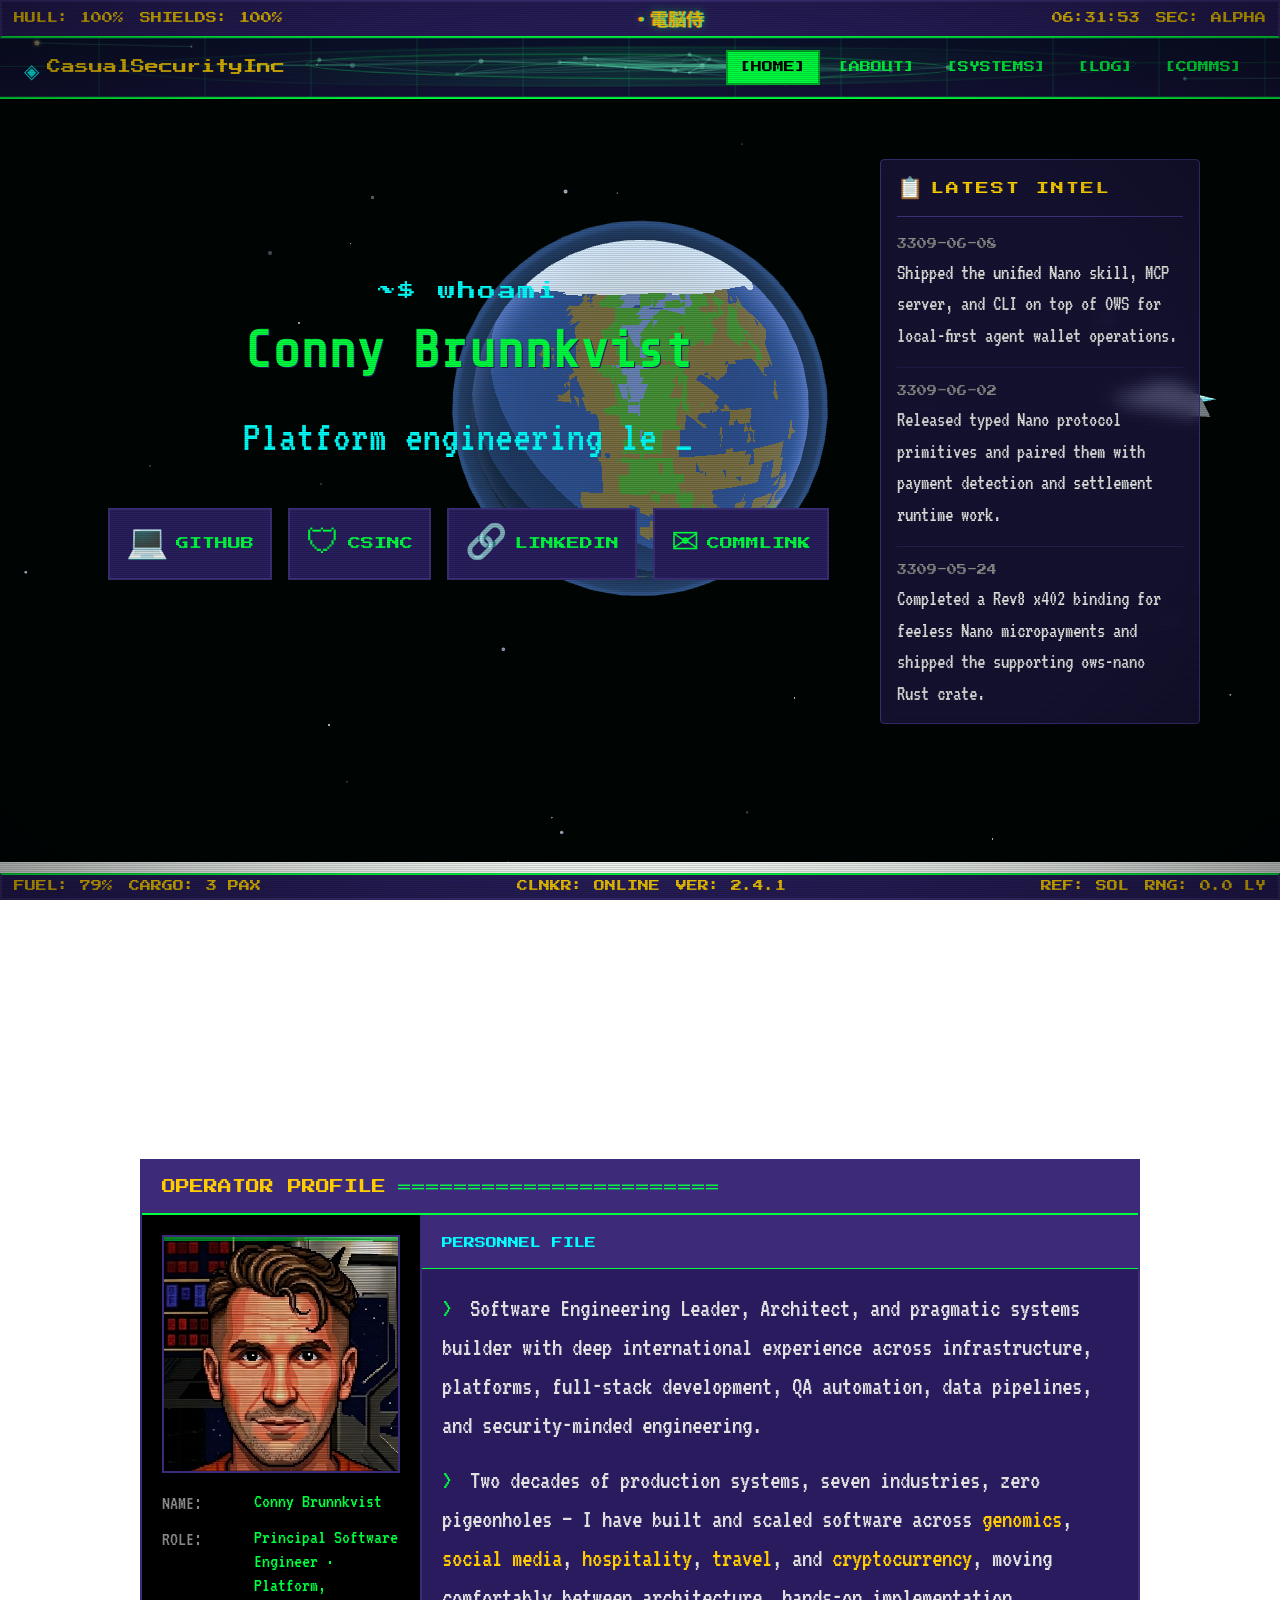
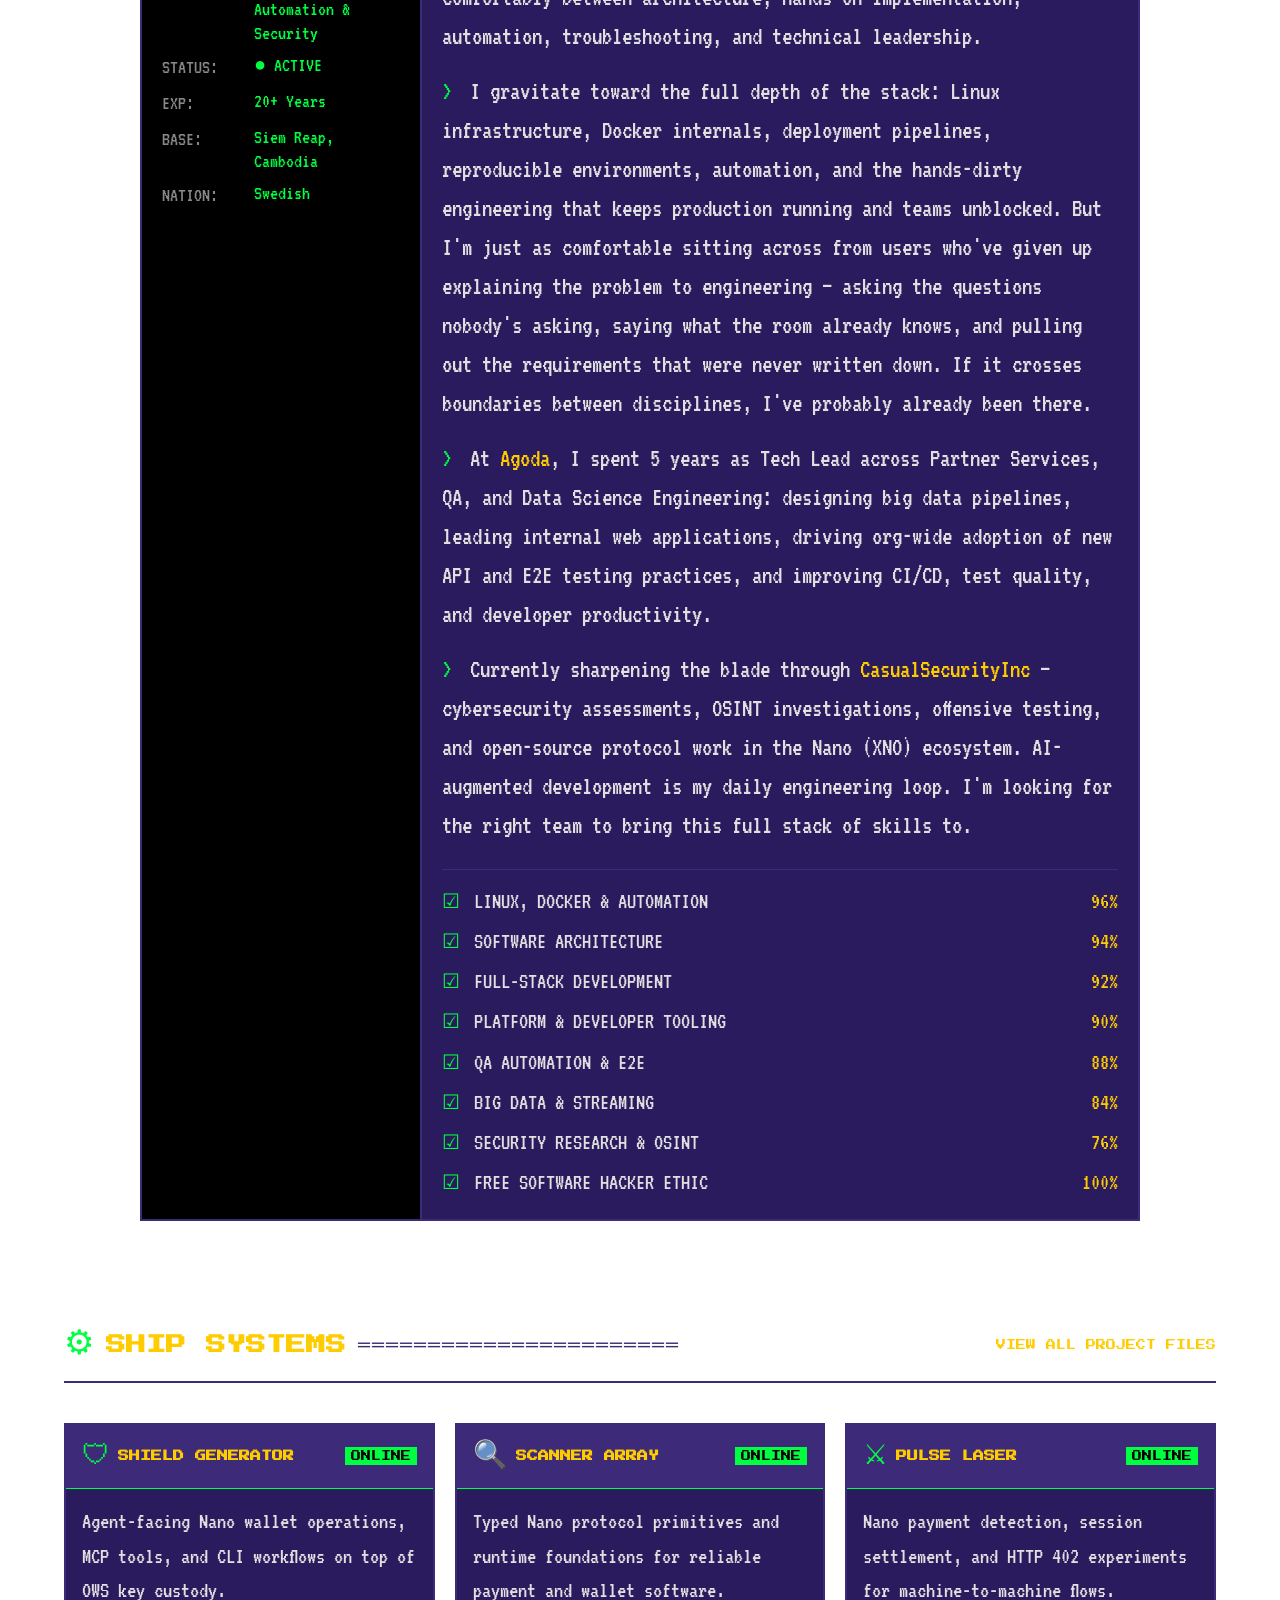
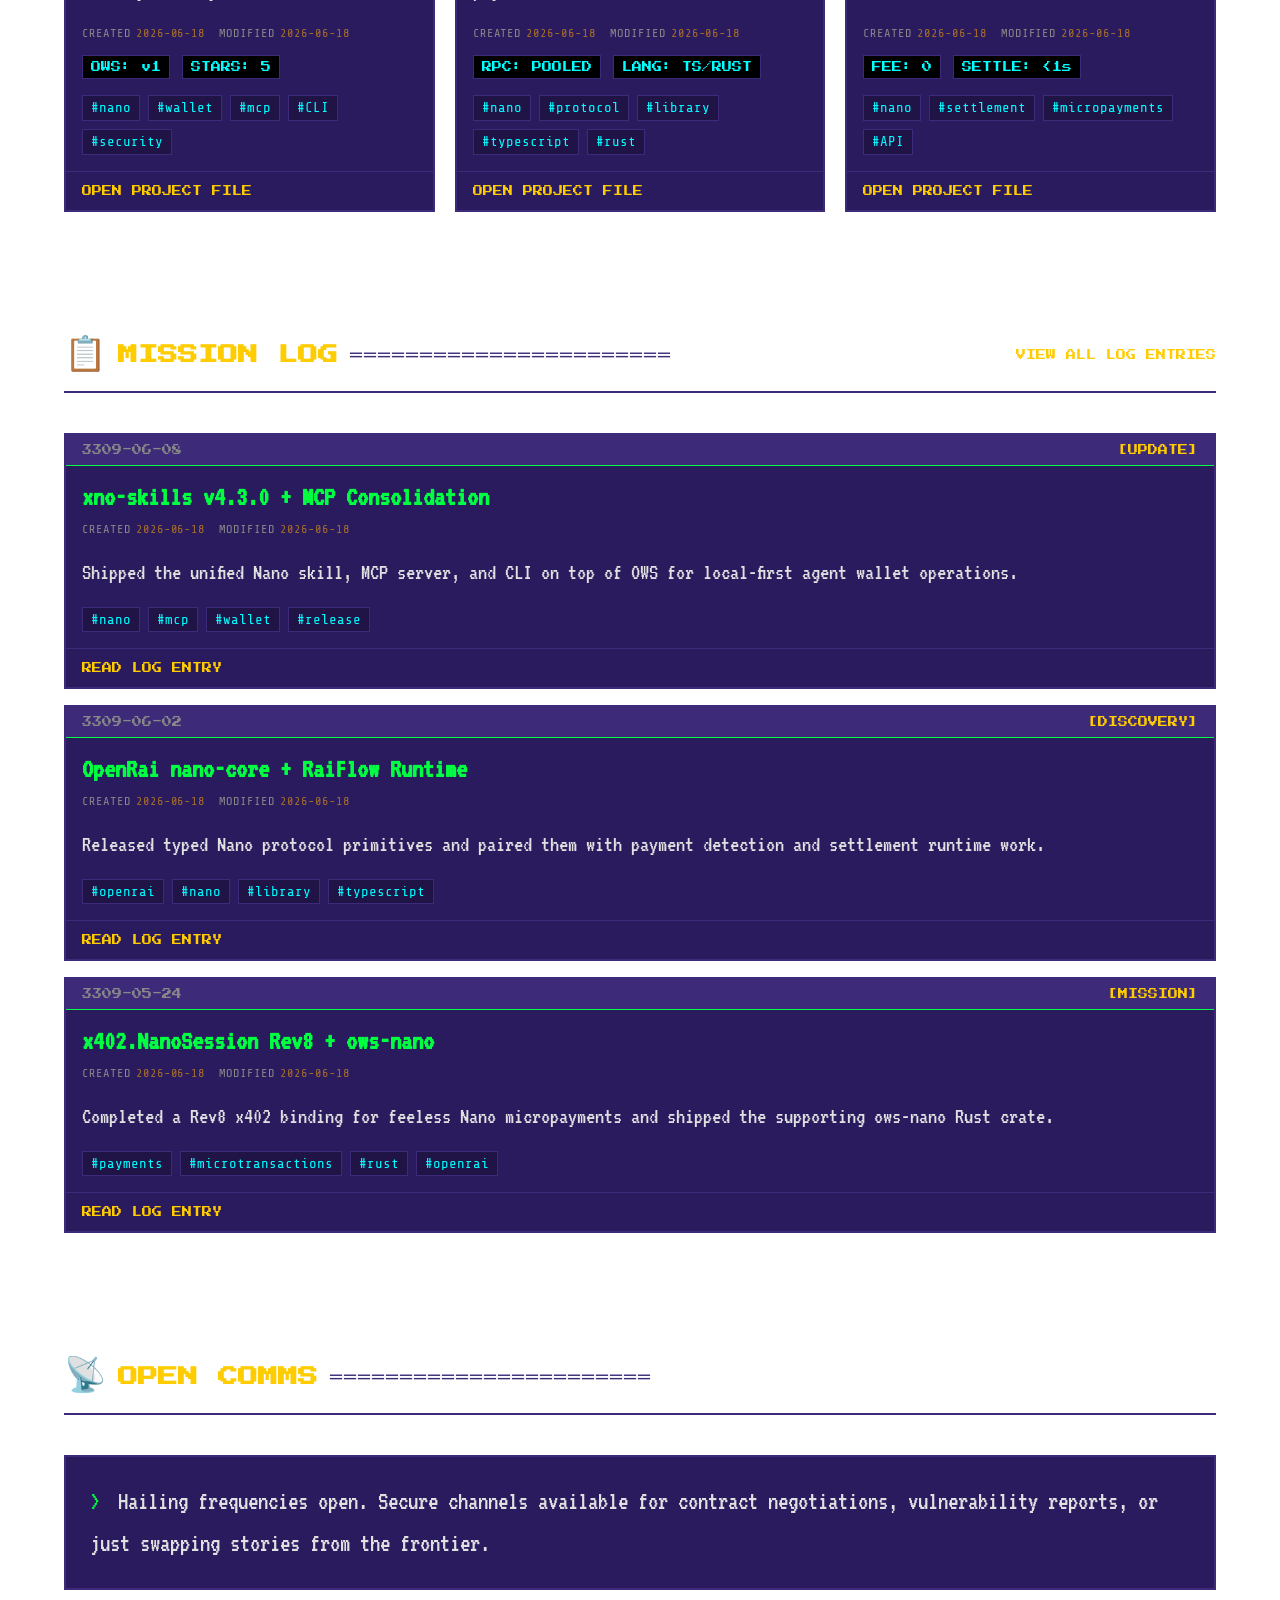
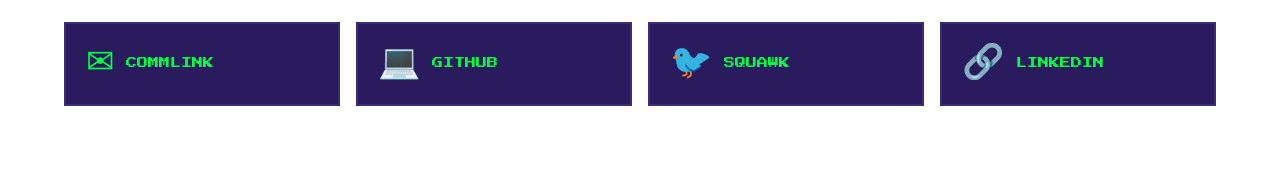
==== commit 801abed1: "Add collection index pages" ====
--- a/index.html
+++ b/index.html
@@ -129,7 +129,7 @@
                         </div>
 <div class="fe2-info-row">
                             <span class="fe2-info-label">ROLE:</span>
-                            <span class="fe2-info-value">Software Eng. Leader &amp; Security Practitioner</span>
+                            <span class="fe2-info-value">Principal Software Engineer · Platform, Automation &amp; Security</span>
                         </div>
 <div class="fe2-info-row">
                             <span class="fe2-info-label">STATUS:</span>
@@ -155,38 +155,41 @@
                     </div>
                     <div class="fe2-details-content">
                         <p class="fe2-paragraph">
-                            <span class="prompt">&gt;</span> Results-driven Software Engineering Leader, Architect, and Security Practitioner with over 20 years of international experience in infrastructure, platforms, full-stack development, QA automation, and cybersecurity.
+                            <span class="prompt">&gt;</span> Software Engineering Leader, Architect, and pragmatic systems builder with deep international experience across infrastructure, platforms, full-stack development, QA automation, data pipelines, and security-minded engineering.
                         </p>
 <p class="fe2-paragraph">
-                            <span class="prompt">&gt;</span> 20 years, 7 industries, zero pigeonholes — built and scaled systems across <span class="highlight-text">genomics</span>, <span class="highlight-text">social media</span>, <span class="highlight-text">hospitality</span>, <span class="highlight-text">travel</span>, and <span class="highlight-text">cryptocurrency</span>.
+                            <span class="prompt">&gt;</span> Two decades of production systems, seven industries, zero pigeonholes — I have built and scaled software across <span class="highlight-text">genomics</span>, <span class="highlight-text">social media</span>, <span class="highlight-text">hospitality</span>, <span class="highlight-text">travel</span>, and <span class="highlight-text">cryptocurrency</span>, moving comfortably between architecture, hands-on implementation, automation, troubleshooting, and technical leadership.
                         </p>
 <p class="fe2-paragraph">
-                            <span class="prompt">&gt;</span> That includes 5 years as Tech Lead at <span class="highlight-text">Agoda</span>, where I designed large-scale big data pipelines, led key internal web applications, pioneered organization-wide adoption of new technology stacks and modern testing methodologies, and raised CI infrastructure performance and reliability standards organization-wide.
+                            <span class="prompt">&gt;</span> I gravitate toward the full depth of the stack: Linux infrastructure, Docker internals, deployment pipelines, reproducible environments, automation, and the hands-dirty engineering that keeps production running and teams unblocked. But I'm just as comfortable sitting across from users who've given up explaining the problem to engineering — asking the questions nobody's asking, saying what the room already knows, and pulling out the requirements that were never written down. If it crosses boundaries between disciplines, I've probably already been there.
                         </p>
 <p class="fe2-paragraph">
-                            <span class="prompt">&gt;</span> Currently operating independently via <span class="highlight-text">CasualSecurityInc</span> — conducting cybersecurity assessments, OSINT investigations, and contributing to open-source privacy-enhancing technologies in the Nano (XNO) ecosystem. Heavy adopter of AI-augmented development.
+                            <span class="prompt">&gt;</span> At <span class="highlight-text">Agoda</span>, I spent 5 years as Tech Lead across Partner Services, QA, and Data Science Engineering: designing big data pipelines, leading internal web applications, driving org-wide adoption of new API and E2E testing practices, and improving CI/CD, test quality, and developer productivity.
+                        </p>
+<p class="fe2-paragraph">
+                            <span class="prompt">&gt;</span> Currently sharpening the blade through <span class="highlight-text">CasualSecurityInc</span> — cybersecurity assessments, OSINT investigations, offensive testing, and open-source protocol work in the Nano (XNO) ecosystem. AI-augmented development is my daily engineering loop. I'm looking for the right team to bring this full stack of skills to.
                         </p>
                         
                         <div class="fe2-skills">
                             <div class="fe2-skill-row">
                                 <span class="fe2-skill-check">☑</span>
-                                <span class="fe2-skill-name">PLATFORM ENGINEERING</span>
+                                <span class="fe2-skill-name">LINUX, DOCKER &amp; AUTOMATION</span>
+                                <span class="fe2-skill-val">96%</span>
+                            </div>
+<div class="fe2-skill-row">
+                                <span class="fe2-skill-check">☑</span>
+                                <span class="fe2-skill-name">SOFTWARE ARCHITECTURE</span>
+                                <span class="fe2-skill-val">94%</span>
+                            </div>
+<div class="fe2-skill-row">
+                                <span class="fe2-skill-check">☑</span>
+                                <span class="fe2-skill-name">FULL-STACK DEVELOPMENT</span>
+                                <span class="fe2-skill-val">92%</span>
+                            </div>
+<div class="fe2-skill-row">
+                                <span class="fe2-skill-check">☑</span>
+                                <span class="fe2-skill-name">PLATFORM &amp; DEVELOPER TOOLING</span>
                                 <span class="fe2-skill-val">90%</span>
-                            </div>
-<div class="fe2-skill-row">
-                                <span class="fe2-skill-check">☑</span>
-                                <span class="fe2-skill-name">CYBERSECURITY &amp; OSINT</span>
-                                <span class="fe2-skill-val">79%</span>
-                            </div>
-<div class="fe2-skill-row">
-                                <span class="fe2-skill-check">☑</span>
-                                <span class="fe2-skill-name">BIG DATA &amp; STREAMING</span>
-                                <span class="fe2-skill-val">85%</span>
-                            </div>
-<div class="fe2-skill-row">
-                                <span class="fe2-skill-check">☑</span>
-                                <span class="fe2-skill-name">FULL-STACK DEVELOPMENT</span>
-                                <span class="fe2-skill-val">93%</span>
                             </div>
 <div class="fe2-skill-row">
                                 <span class="fe2-skill-check">☑</span>
@@ -195,8 +198,13 @@
                             </div>
 <div class="fe2-skill-row">
                                 <span class="fe2-skill-check">☑</span>
-                                <span class="fe2-skill-name">CI/CD &amp; DEVOPS</span>
-                                <span class="fe2-skill-val">95%</span>
+                                <span class="fe2-skill-name">BIG DATA &amp; STREAMING</span>
+                                <span class="fe2-skill-val">84%</span>
+                            </div>
+<div class="fe2-skill-row">
+                                <span class="fe2-skill-check">☑</span>
+                                <span class="fe2-skill-name">SECURITY RESEARCH &amp; OSINT</span>
+                                <span class="fe2-skill-val">76%</span>
                             </div>
 <div class="fe2-skill-row">
                                 <span class="fe2-skill-check">☑</span>
@@ -216,6 +224,7 @@
             <span class="section-icon">⚙</span>
             <h2 class="section-title">SHIP SYSTEMS</h2>
             <span class="section-line">═══════════════════════</span>
+            <a class="section-action" href="projects/">VIEW ALL PROJECT FILES</a>
         </div>
         <div class="systems-grid">
             <article class="system-card">
@@ -225,6 +234,13 @@
                     <span class="system-status online">ONLINE</span>
                 </div>
                 <p class="system-desc">Agent-facing Nano wallet operations, MCP tools, and CLI workflows on top of OWS key custody.</p>
+                <div class="card-byline"><span class="card-byline-item">
+                    <span class="card-byline-label">CREATED</span>
+                    <time datetime="2026-06-18">2026-06-18</time>
+                </span><span class="card-byline-item">
+                    <span class="card-byline-label">MODIFIED</span>
+                    <time datetime="2026-06-18">2026-06-18</time>
+                </span></div>
                 <div class="system-stats">
                     <span class="sys-stat">OWS: v1</span>
 <span class="sys-stat">STARS: 5</span>
@@ -245,6 +261,13 @@
                     <span class="system-status online">ONLINE</span>
                 </div>
                 <p class="system-desc">Typed Nano protocol primitives and runtime foundations for reliable payment and wallet software.</p>
+                <div class="card-byline"><span class="card-byline-item">
+                    <span class="card-byline-label">CREATED</span>
+                    <time datetime="2026-06-18">2026-06-18</time>
+                </span><span class="card-byline-item">
+                    <span class="card-byline-label">MODIFIED</span>
+                    <time datetime="2026-06-18">2026-06-18</time>
+                </span></div>
                 <div class="system-stats">
                     <span class="sys-stat">RPC: POOLED</span>
 <span class="sys-stat">LANG: TS/RUST</span>
@@ -265,6 +288,13 @@
                     <span class="system-status online">ONLINE</span>
                 </div>
                 <p class="system-desc">Nano payment detection, session settlement, and HTTP 402 experiments for machine-to-machine flows.</p>
+                <div class="card-byline"><span class="card-byline-item">
+                    <span class="card-byline-label">CREATED</span>
+                    <time datetime="2026-06-18">2026-06-18</time>
+                </span><span class="card-byline-item">
+                    <span class="card-byline-label">MODIFIED</span>
+                    <time datetime="2026-06-18">2026-06-18</time>
+                </span></div>
                 <div class="system-stats">
                     <span class="sys-stat">FEE: 0</span>
 <span class="sys-stat">SETTLE: &lt;1s</span>
@@ -276,25 +306,6 @@
 <a class="tag-chip" href="tags/api/">#API</a>
                 </div>
                 <a class="intel-link" href="projects/pulse-laser/">OPEN PROJECT FILE</a>
-            </article>
-<article class="system-card">
-                <div class="system-header">
-                    <span class="system-icon">📡</span>
-                    <h3 class="system-name"><a href="projects/nav-computer/">NAV COMPUTER</a></h3>
-                    <span class="system-status online">ONLINE</span>
-                </div>
-                <p class="system-desc">Wallet forks, compatibility notes, and OpenRai standards work for ecosystem navigation.</p>
-                <div class="system-stats">
-                    <span class="sys-stat">WALLETS: Nault</span>
-<span class="sys-stat">STD: Active</span>
-                </div>
-                <div class="content-tags">
-                    <a class="tag-chip" href="tags/wallet/">#wallet</a>
-<a class="tag-chip" href="tags/angular/">#angular</a>
-<a class="tag-chip" href="tags/standard/">#standard</a>
-<a class="tag-chip" href="tags/navigation/">#navigation</a>
-                </div>
-                <a class="intel-link" href="projects/nav-computer/">OPEN PROJECT FILE</a>
             </article>
         </div>
     </section>
@@ -305,6 +316,7 @@
             <span class="section-icon">📋</span>
             <h2 class="section-title">MISSION LOG</h2>
             <span class="section-line">═══════════════════════</span>
+            <a class="section-action" href="log/">VIEW ALL LOG ENTRIES</a>
         </div>
         <div class="log-entries">
             <article class="log-entry">
@@ -313,6 +325,13 @@
                     <span class="log-type">[UPDATE]</span>
                 </div>
                 <h3 class="log-title"><a href="log/xno-skills-mcp/">xno-skills v4.3.0 + MCP Consolidation</a></h3>
+                <div class="card-byline"><span class="card-byline-item">
+                    <span class="card-byline-label">CREATED</span>
+                    <time datetime="2026-06-18">2026-06-18</time>
+                </span><span class="card-byline-item">
+                    <span class="card-byline-label">MODIFIED</span>
+                    <time datetime="2026-06-18">2026-06-18</time>
+                </span></div>
                 <p class="log-content">Shipped the unified Nano skill, MCP server, and CLI on top of OWS for local-first agent wallet operations.</p>
                 <div class="content-tags">
                     <a class="tag-chip" href="tags/nano/">#nano</a>
@@ -328,6 +347,13 @@
                     <span class="log-type">[DISCOVERY]</span>
                 </div>
                 <h3 class="log-title"><a href="log/openrai-nanocore/">OpenRai nano-core + RaiFlow Runtime</a></h3>
+                <div class="card-byline"><span class="card-byline-item">
+                    <span class="card-byline-label">CREATED</span>
+                    <time datetime="2026-06-18">2026-06-18</time>
+                </span><span class="card-byline-item">
+                    <span class="card-byline-label">MODIFIED</span>
+                    <time datetime="2026-06-18">2026-06-18</time>
+                </span></div>
                 <p class="log-content">Released typed Nano protocol primitives and paired them with payment detection and settlement runtime work.</p>
                 <div class="content-tags">
                     <a class="tag-chip" href="tags/openrai/">#openrai</a>
@@ -343,6 +369,13 @@
                     <span class="log-type">[MISSION]</span>
                 </div>
                 <h3 class="log-title"><a href="log/nanosession-rev8/">x402.NanoSession Rev8 + ows-nano</a></h3>
+                <div class="card-byline"><span class="card-byline-item">
+                    <span class="card-byline-label">CREATED</span>
+                    <time datetime="2026-06-18">2026-06-18</time>
+                </span><span class="card-byline-item">
+                    <span class="card-byline-label">MODIFIED</span>
+                    <time datetime="2026-06-18">2026-06-18</time>
+                </span></div>
                 <p class="log-content">Completed a Rev8 x402 binding for feeless Nano micropayments and shipped the supporting ows-nano Rust crate.</p>
                 <div class="content-tags">
                     <a class="tag-chip" href="tags/payments/">#payments</a>
--- a/styles.css
+++ b/styles.css
@@ -17,6 +17,7 @@
   --fe2-white: #e0e0e0;
   --fe2-gray: #888888;
   --fe2-dark-gray: #444444;
+  --top-status-height: 38px;
   
   --font-pixel: 'Press Start 2P', monospace;
   --font-terminal: 'VT323', monospace;
@@ -114,6 +115,7 @@
 
 .top-bar {
   border-bottom: 2px solid var(--fe2-green);
+  min-height: var(--top-status-height);
   position: sticky;
   top: 0;
 }
@@ -159,7 +161,7 @@
   justify-content: space-between;
   align-items: center;
   position: sticky;
-  top: 24px;
+  top: var(--top-status-height);
   z-index: 50;
   overflow: hidden;
 }
@@ -285,7 +287,44 @@
 .status-item-jp {
   font-family: 'Noto Sans JP', sans-serif;
   font-weight: 700;
-  font-size: 14px;
+  font-size: 18px;
+  position: relative;
+  text-shadow:
+    1px 0 0 var(--fe2-cyan),
+    -1px 0 0 var(--fe2-red),
+    0 0 8px rgba(0, 255, 65, 0.55);
+  animation: blink 1s step-end infinite, jp-glitch 2.6s steps(1, end) infinite;
+}
+
+@keyframes jp-glitch {
+  0%, 88%, 100% {
+    transform: translate(0, 0);
+    text-shadow:
+      1px 0 0 var(--fe2-cyan),
+      -1px 0 0 var(--fe2-red),
+      0 0 8px rgba(0, 255, 65, 0.55);
+  }
+  90% {
+    transform: translate(-1px, 0);
+    text-shadow:
+      2px 0 0 var(--fe2-cyan),
+      -2px 0 0 var(--fe2-red),
+      0 0 10px rgba(255, 204, 0, 0.65);
+  }
+  92% {
+    transform: translate(1px, -1px);
+    text-shadow:
+      -2px 0 0 var(--fe2-cyan),
+      2px 0 0 var(--fe2-red),
+      0 0 10px rgba(0, 255, 255, 0.65);
+  }
+  94% {
+    transform: translate(0, 1px);
+    text-shadow:
+      1px 1px 0 var(--fe2-red),
+      -1px -1px 0 var(--fe2-cyan),
+      0 0 8px rgba(0, 255, 65, 0.55);
+  }
 }
 
 .hero-title {
@@ -473,6 +512,18 @@
   font-family: var(--font-terminal);
   font-size: 20px;
   letter-spacing: 2px;
+}
+
+.section-action {
+  color: var(--fe2-yellow);
+  font-family: var(--font-pixel);
+  font-size: 10px;
+  text-decoration: none;
+  white-space: nowrap;
+}
+
+.section-action:hover {
+  color: var(--fe2-cyan);
 }
 
 /* ── About Section - Frontier: Elite II Style ── */
@@ -784,6 +835,37 @@
   line-height: 1.5;
 }
 
+.card-byline,
+.detail-byline,
+.detail-footer {
+  display: flex;
+  flex-wrap: wrap;
+  gap: 8px 14px;
+  font-family: var(--font-tech);
+  letter-spacing: 0.08em;
+  text-transform: uppercase;
+}
+
+.card-byline {
+  color: rgba(255, 170, 0, 0.58);
+  font-size: 12px;
+  padding: 0 16px 14px;
+}
+
+.card-byline-item,
+.detail-byline-item,
+.detail-footer-item {
+  align-items: baseline;
+  display: inline-flex;
+  gap: 5px;
+}
+
+.card-byline-label,
+.detail-byline-label,
+.detail-footer-label {
+  color: var(--fe2-gray);
+}
+
 .system-stats {
   display: flex;
   gap: 12px;
@@ -921,6 +1003,30 @@
   padding: 24px;
 }
 
+.collection-section {
+  max-width: 1120px;
+}
+
+.collection-intro {
+  border-bottom: 1px solid var(--fe2-panel-light);
+  padding: 16px 8px 0;
+}
+
+.collection-list {
+  display: flex;
+  flex-direction: column;
+  gap: 16px;
+  padding: 24px;
+}
+
+.collection-list > .systems-grid {
+  width: 100%;
+}
+
+.collection-list > .log-entry:last-child {
+  margin-bottom: 0;
+}
+
 .detail-meta-list {
   background: rgba(0, 0, 0, 0.25);
   border: 1px solid var(--fe2-panel-light);
@@ -954,7 +1060,15 @@
   font-family: var(--font-terminal);
   font-size: 24px;
   line-height: 1.4;
-  margin-bottom: 18px;
+  margin-bottom: 10px;
+}
+
+.detail-byline {
+  border-bottom: 1px solid rgba(255, 170, 0, 0.15);
+  color: rgba(255, 170, 0, 0.72);
+  font-size: 13px;
+  margin-bottom: 22px;
+  padding-bottom: 14px;
 }
 
 .markdown-body {
@@ -1056,6 +1170,15 @@
   border-top: 1px solid var(--fe2-panel-light);
   margin-top: 24px;
   padding: 18px 0 0;
+}
+
+.detail-footer {
+  justify-content: flex-end;
+  margin-top: 20px;
+  padding-top: 12px;
+  border-top: 1px solid rgba(255, 170, 0, 0.15);
+  font-size: 11px;
+  color: rgba(255, 170, 0, 0.42);
 }
 
 .tag-index-entry {
@@ -1175,6 +1298,14 @@
     gap: 12px;
   }
 
+  .section-header {
+    flex-wrap: wrap;
+  }
+
+  .section-action {
+    width: 100%;
+  }
+
   .hero-layout {
     flex-direction: column;
     padding: 30px 12px;
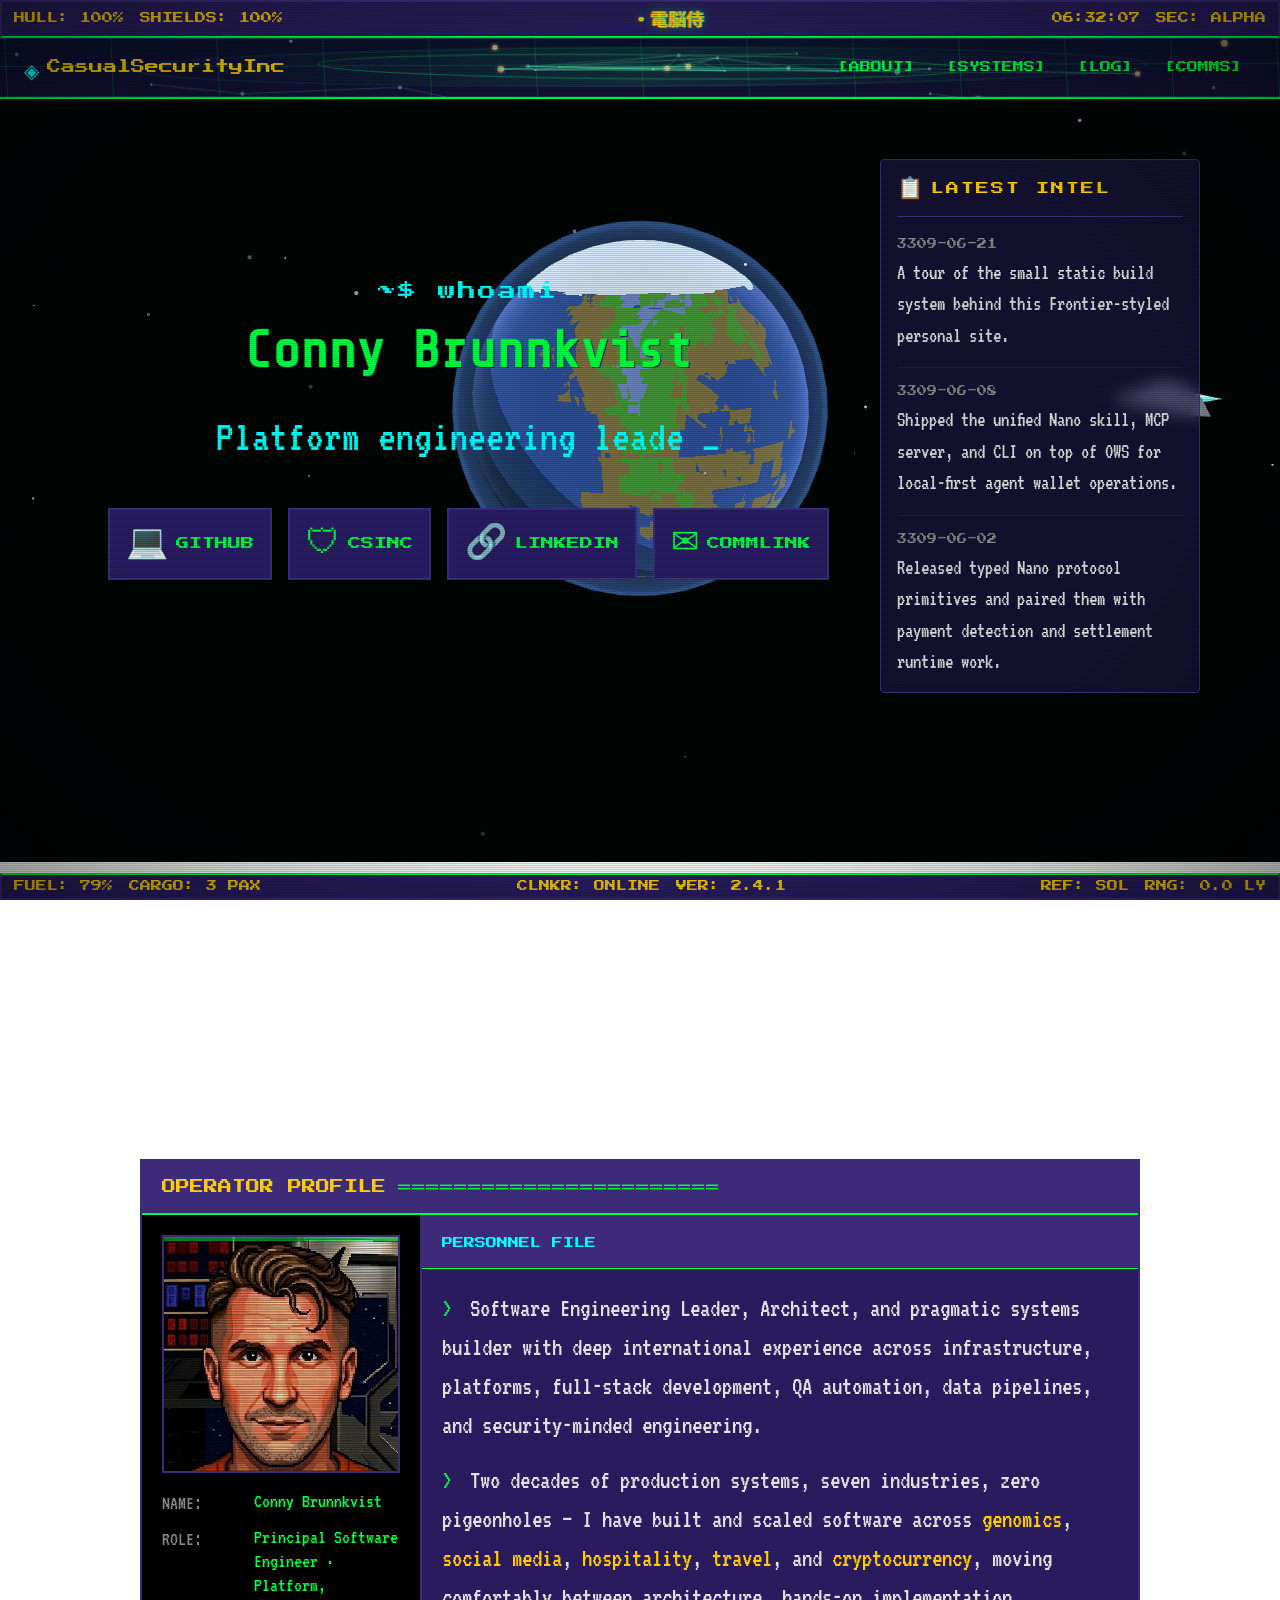
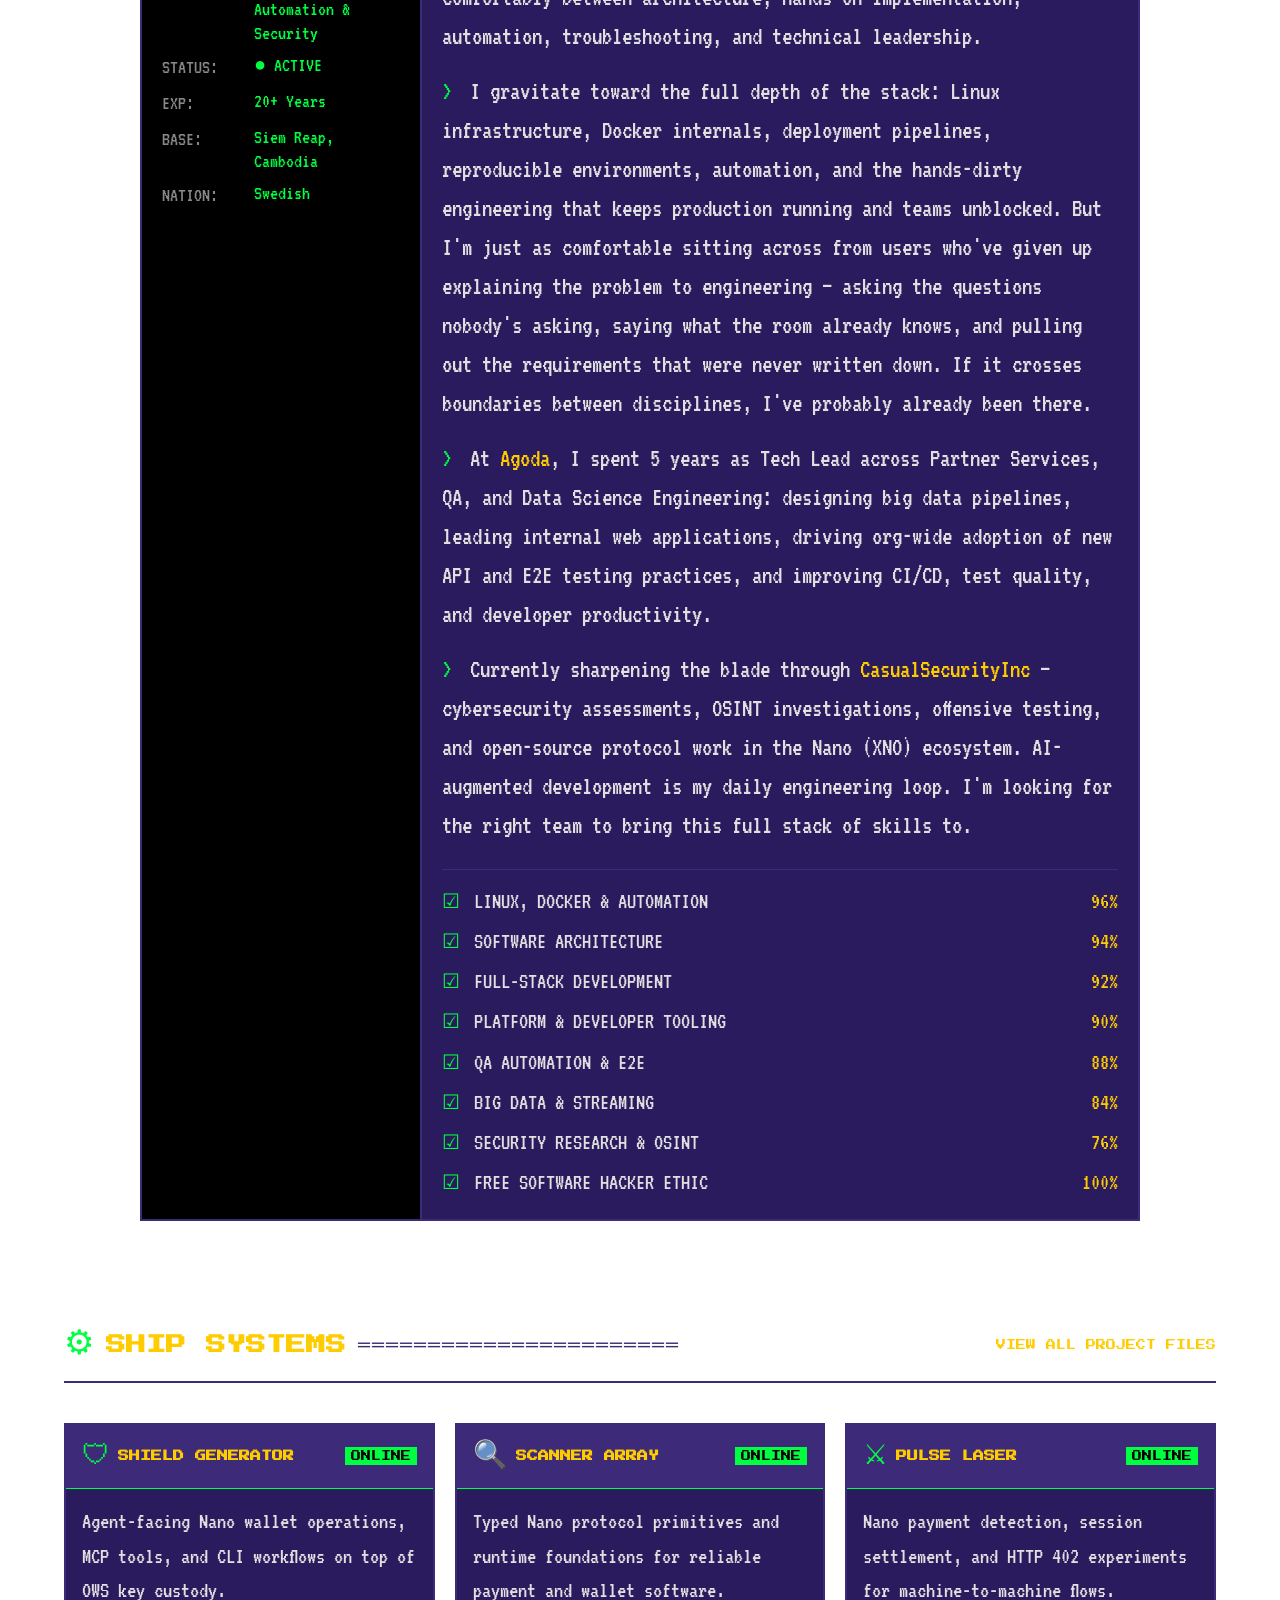
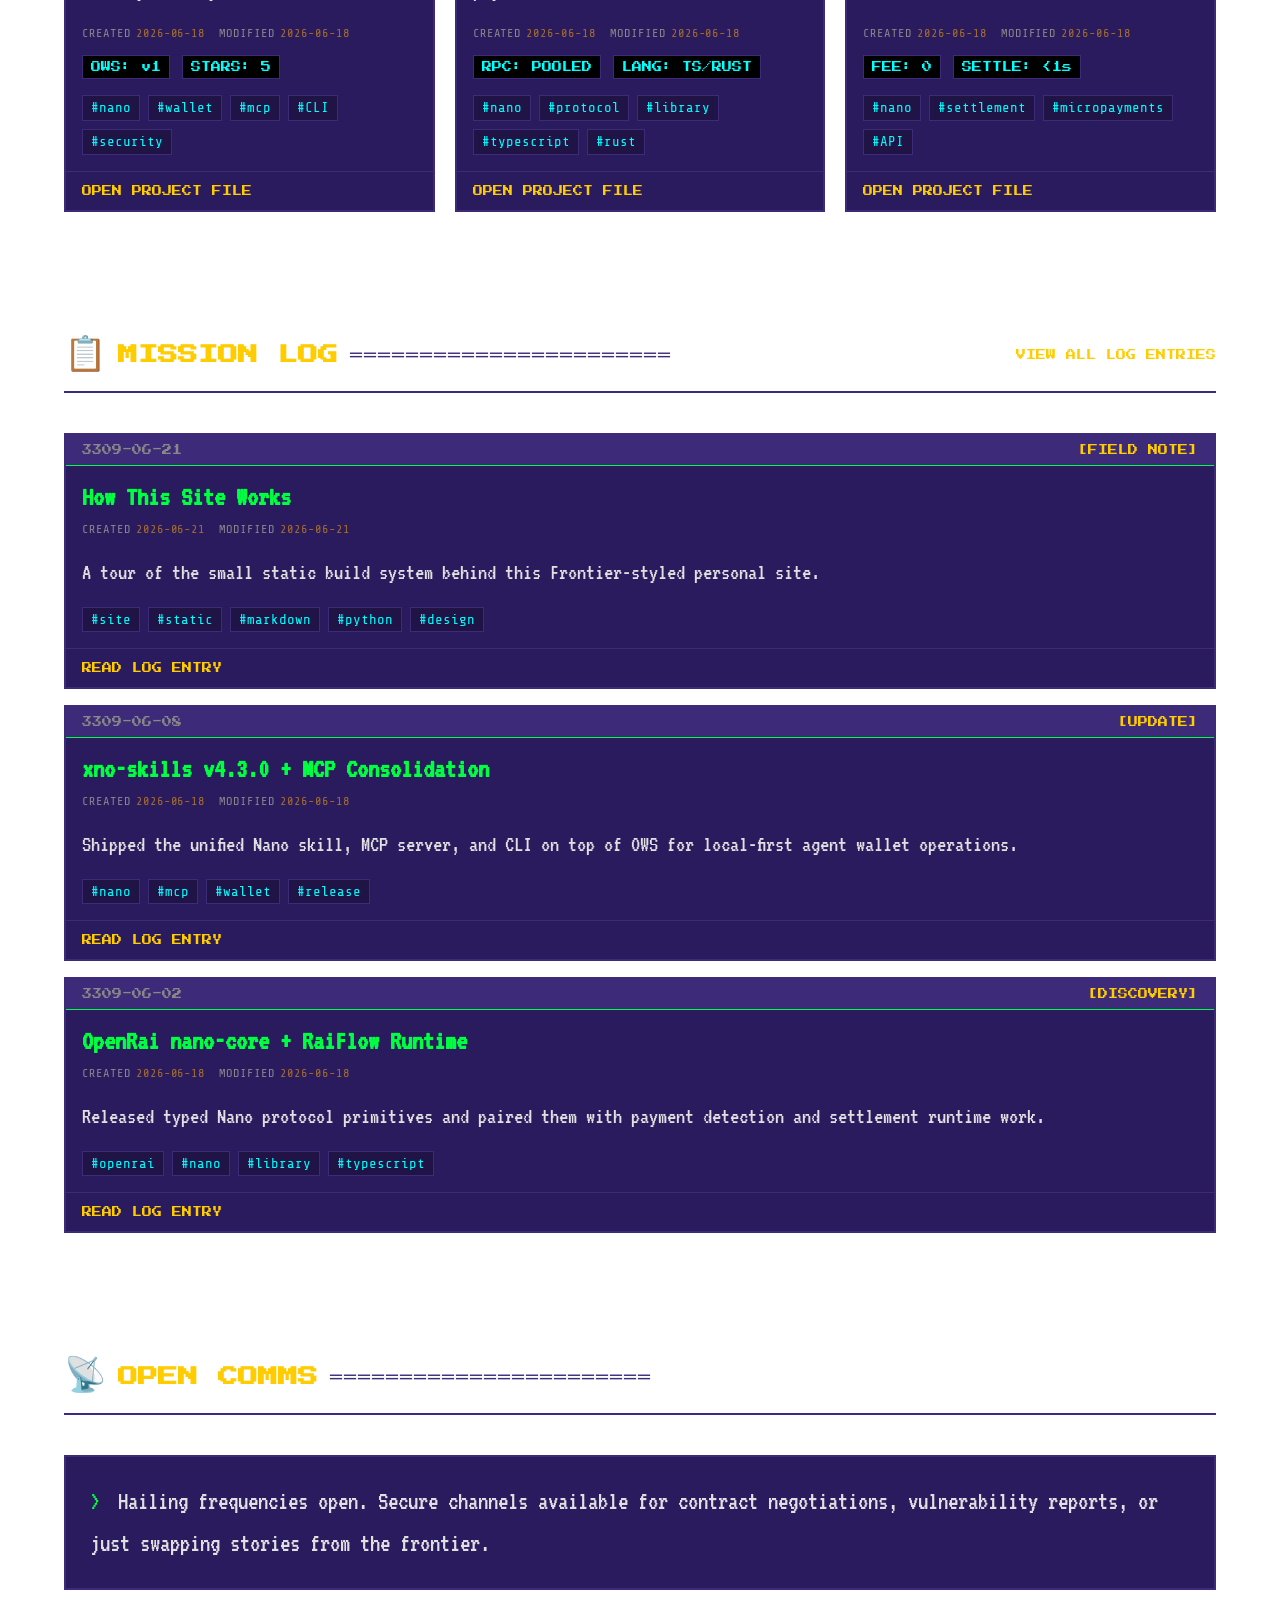
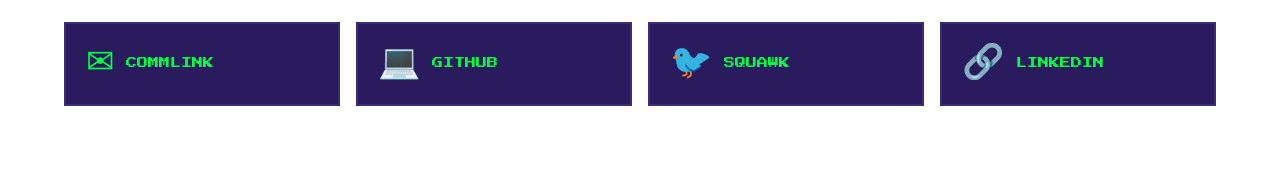
==== commit 966f9d3a: "Add site build notes and static checks" ====
--- a/index.html
+++ b/index.html
@@ -7,7 +7,7 @@
     <link rel="preconnect" href="https://fonts.googleapis.com">
     <link rel="preconnect" href="https://fonts.gstatic.com" crossorigin>
     <link href="https://fonts.googleapis.com/css2?family=Press+Start+2P&family=VT323&family=Share+Tech+Mono&family=Noto+Sans+JP:wght@400;700&display=swap" rel="stylesheet">
-    <link rel="stylesheet" href="styles.css?v=11">
+    <link rel="stylesheet" href="styles.css?v=14">
 </head>
 <body>
     <!-- Full-viewport space background (behind everything) -->
@@ -38,12 +38,11 @@
     <!-- Navigation -->
     <nav class="main-nav">
         <canvas id="navCanvas" class="nav-canvas"></canvas>
-        <div class="nav-brand">
+        <a href="/" class="nav-brand" aria-label="CasualSecurityInc home">
             <span class="brand-icon">◈</span>
             <span class="brand-text">CasualSecurityInc</span>
-        </div>
+        </a>
         <ul class="nav-links">
-            <li><a href="/" class="nav-link active">[HOME]</a></li>
             <li><a href="#about" class="nav-link">[ABOUT]</a></li>
             <li><a href="#systems" class="nav-link">[SYSTEMS]</a></li>
             <li><a href="#log" class="nav-link">[LOG]</a></li>
@@ -90,16 +89,16 @@
                 </div>
                 <div class="news-feed">
                     <div class="news-item">
+                        <span class="news-date">3309-06-21</span>
+                        <p class="news-text"><a href="log/how-this-site-works/">A tour of the small static build system behind this Frontier-styled personal site.</a></p>
+                    </div>
+<div class="news-item">
                         <span class="news-date">3309-06-08</span>
                         <p class="news-text"><a href="log/xno-skills-mcp/">Shipped the unified Nano skill, MCP server, and CLI on top of OWS for local-first agent wallet operations.</a></p>
                     </div>
 <div class="news-item">
                         <span class="news-date">3309-06-02</span>
                         <p class="news-text"><a href="log/openrai-nanocore/">Released typed Nano protocol primitives and paired them with payment detection and settlement runtime work.</a></p>
-                    </div>
-<div class="news-item">
-                        <span class="news-date">3309-05-24</span>
-                        <p class="news-text"><a href="log/nanosession-rev8/">Completed a Rev8 x402 binding for feeless Nano micropayments and shipped the supporting ows-nano Rust crate.</a></p>
                     </div>
                 </div>
             </aside>
@@ -321,6 +320,29 @@
         <div class="log-entries">
             <article class="log-entry">
                 <div class="log-header">
+                    <span class="log-date">3309-06-21</span>
+                    <span class="log-type">[FIELD NOTE]</span>
+                </div>
+                <h3 class="log-title"><a href="log/how-this-site-works/">How This Site Works</a></h3>
+                <div class="card-byline"><span class="card-byline-item">
+                    <span class="card-byline-label">CREATED</span>
+                    <time datetime="2026-06-21">2026-06-21</time>
+                </span><span class="card-byline-item">
+                    <span class="card-byline-label">MODIFIED</span>
+                    <time datetime="2026-06-21">2026-06-21</time>
+                </span></div>
+                <p class="log-content">A tour of the small static build system behind this Frontier-styled personal site.</p>
+                <div class="content-tags">
+                    <a class="tag-chip" href="tags/site/">#site</a>
+<a class="tag-chip" href="tags/static/">#static</a>
+<a class="tag-chip" href="tags/markdown/">#markdown</a>
+<a class="tag-chip" href="tags/python/">#python</a>
+<a class="tag-chip" href="tags/design/">#design</a>
+                </div>
+                <a class="intel-link" href="log/how-this-site-works/">READ LOG ENTRY</a>
+            </article>
+<article class="log-entry">
+                <div class="log-header">
                     <span class="log-date">3309-06-08</span>
                     <span class="log-type">[UPDATE]</span>
                 </div>
@@ -362,28 +384,6 @@
 <a class="tag-chip" href="tags/typescript/">#typescript</a>
                 </div>
                 <a class="intel-link" href="log/openrai-nanocore/">READ LOG ENTRY</a>
-            </article>
-<article class="log-entry">
-                <div class="log-header">
-                    <span class="log-date">3309-05-24</span>
-                    <span class="log-type">[MISSION]</span>
-                </div>
-                <h3 class="log-title"><a href="log/nanosession-rev8/">x402.NanoSession Rev8 + ows-nano</a></h3>
-                <div class="card-byline"><span class="card-byline-item">
-                    <span class="card-byline-label">CREATED</span>
-                    <time datetime="2026-06-18">2026-06-18</time>
-                </span><span class="card-byline-item">
-                    <span class="card-byline-label">MODIFIED</span>
-                    <time datetime="2026-06-18">2026-06-18</time>
-                </span></div>
-                <p class="log-content">Completed a Rev8 x402 binding for feeless Nano micropayments and shipped the supporting ows-nano Rust crate.</p>
-                <div class="content-tags">
-                    <a class="tag-chip" href="tags/payments/">#payments</a>
-<a class="tag-chip" href="tags/microtransactions/">#microtransactions</a>
-<a class="tag-chip" href="tags/rust/">#rust</a>
-<a class="tag-chip" href="tags/openrai/">#openrai</a>
-                </div>
-                <a class="intel-link" href="log/nanosession-rev8/">READ LOG ENTRY</a>
             </article>
         </div>
     </section>
--- a/styles.css
+++ b/styles.css
@@ -188,6 +188,13 @@
   font-family: var(--font-pixel);
   font-size: 14px;
   color: var(--fe2-yellow);
+  text-decoration: none;
+  transition: color 0.2s, text-shadow 0.2s;
+}
+
+.nav-brand:hover {
+  color: var(--fe2-cyan);
+  text-shadow: 0 0 8px rgba(0, 255, 255, 0.45);
 }
 
 .brand-icon {
@@ -1032,7 +1039,7 @@
   border: 1px solid var(--fe2-panel-light);
   display: grid;
   gap: 10px;
-  grid-template-columns: repeat(auto-fit, minmax(220px, 1fr));
+  grid-template-columns: 1fr;
   margin-bottom: 22px;
   padding: 16px;
 }
@@ -1073,9 +1080,9 @@
 
 .markdown-body {
   color: var(--fe2-white);
-  font-family: "Noto Sans JP", sans-serif;
-  font-size: 18px;
-  line-height: 1.7;
+  font-family: var(--font-terminal);
+  font-size: 25px;
+  line-height: 1.5;
 }
 
 .markdown-body h1,
@@ -1132,17 +1139,102 @@
 }
 
 .markdown-body pre {
-  background: rgba(0, 0, 0, 0.45);
-  border: 1px solid var(--fe2-panel-light);
+  background:
+    linear-gradient(135deg, rgba(0, 255, 65, 0.10), rgba(61, 43, 122, 0.34) 40%, rgba(0, 0, 0, 0.62)),
+    rgba(0, 0, 0, 0.45);
+  border: 1px solid rgba(0, 255, 255, 0.35);
+  box-shadow: inset 0 0 22px rgba(0, 255, 65, 0.08);
   overflow-x: auto;
   padding: 16px;
 }
 
 .markdown-body pre code {
   background: transparent;
-  color: var(--fe2-white);
+  color: rgba(190, 194, 210, 0.70);
+  font-size: 20px;
   padding: 0;
 }
+
+.markdown-body .codehilite {
+  margin-bottom: 1em;
+}
+
+.markdown-body .codehilite pre {
+  margin-bottom: 0;
+}
+
+.markdown-body .codehilite .hll { background-color: rgba(255, 204, 0, 0.18); }
+.markdown-body .codehilite .c,
+.markdown-body .codehilite .ch,
+.markdown-body .codehilite .cm,
+.markdown-body .codehilite .cpf,
+.markdown-body .codehilite .c1,
+.markdown-body .codehilite .cs {
+  color: #d38cff;
+  font-style: italic;
+}
+.markdown-body .codehilite .k,
+.markdown-body .codehilite .kc,
+.markdown-body .codehilite .kd,
+.markdown-body .codehilite .kn,
+.markdown-body .codehilite .kp,
+.markdown-body .codehilite .kr,
+.markdown-body .codehilite .kt { color: rgba(255, 204, 0, 0.78); }
+.markdown-body .codehilite .s,
+.markdown-body .codehilite .sa,
+.markdown-body .codehilite .sb,
+.markdown-body .codehilite .sc,
+.markdown-body .codehilite .dl,
+.markdown-body .codehilite .sd,
+.markdown-body .codehilite .s2,
+.markdown-body .codehilite .se,
+.markdown-body .codehilite .sh,
+.markdown-body .codehilite .si,
+.markdown-body .codehilite .sx,
+.markdown-body .codehilite .sr,
+.markdown-body .codehilite .s1,
+.markdown-body .codehilite .ss { color: rgba(0, 255, 65, 0.72); }
+.markdown-body .codehilite .m,
+.markdown-body .codehilite .mb,
+.markdown-body .codehilite .mf,
+.markdown-body .codehilite .mh,
+.markdown-body .codehilite .mi,
+.markdown-body .codehilite .mo,
+.markdown-body .codehilite .il { color: var(--fe2-orange); }
+.markdown-body .codehilite .na,
+.markdown-body .codehilite .nb,
+.markdown-body .codehilite .nc,
+.markdown-body .codehilite .no,
+.markdown-body .codehilite .nd,
+.markdown-body .codehilite .ni,
+.markdown-body .codehilite .ne,
+.markdown-body .codehilite .nf,
+.markdown-body .codehilite .fm,
+.markdown-body .codehilite .nl,
+.markdown-body .codehilite .nn,
+.markdown-body .codehilite .nt,
+.markdown-body .codehilite .nv,
+.markdown-body .codehilite .vc,
+.markdown-body .codehilite .vg,
+.markdown-body .codehilite .vi,
+.markdown-body .codehilite .vm {
+  color: #ff9955;
+  font-weight: 700;
+}
+.markdown-body .codehilite .gp {
+  color: rgba(255, 204, 0, 0.72);
+  font-weight: 700;
+}
+.markdown-body .codehilite .w {
+  color: rgba(224, 224, 224, 0.48);
+}
+.markdown-body .codehilite .o,
+.markdown-body .codehilite .ow,
+.markdown-body .codehilite .p { color: var(--fe2-white); }
+.markdown-body .codehilite .gd { color: var(--fe2-red); }
+.markdown-body .codehilite .gi { color: var(--fe2-green); }
+.markdown-body .codehilite .ge { font-style: italic; }
+.markdown-body .codehilite .gs { color: var(--fe2-yellow); font-weight: 700; }
 
 .markdown-body blockquote {
   border-left: 4px solid var(--fe2-yellow);
@@ -1151,19 +1243,33 @@
 }
 
 .markdown-body table {
+  background:
+    linear-gradient(135deg, rgba(0, 255, 255, 0.14), rgba(61, 43, 122, 0.36) 42%, rgba(0, 0, 0, 0.48)),
+    linear-gradient(180deg, rgba(255, 204, 0, 0.08), rgba(0, 255, 65, 0.05));
+  border: 1px solid rgba(0, 255, 255, 0.35);
   border-collapse: collapse;
+  box-shadow: inset 0 0 24px rgba(0, 255, 255, 0.08);
   width: 100%;
 }
 
 .markdown-body th,
 .markdown-body td {
-  border: 1px solid var(--fe2-panel-light);
+  border: 1px solid rgba(61, 43, 122, 0.82);
   padding: 8px 10px;
 }
 
 .markdown-body th {
+  background: rgba(0, 0, 0, 0.32);
   color: var(--fe2-yellow);
   font-family: var(--font-tech);
+}
+
+.markdown-body tbody tr {
+  background: linear-gradient(90deg, rgba(0, 255, 65, 0.045), rgba(0, 255, 255, 0.025));
+}
+
+.markdown-body tbody tr:nth-child(even) {
+  background: linear-gradient(90deg, rgba(0, 0, 0, 0.18), rgba(0, 255, 255, 0.055));
 }
 
 .detail-tags {
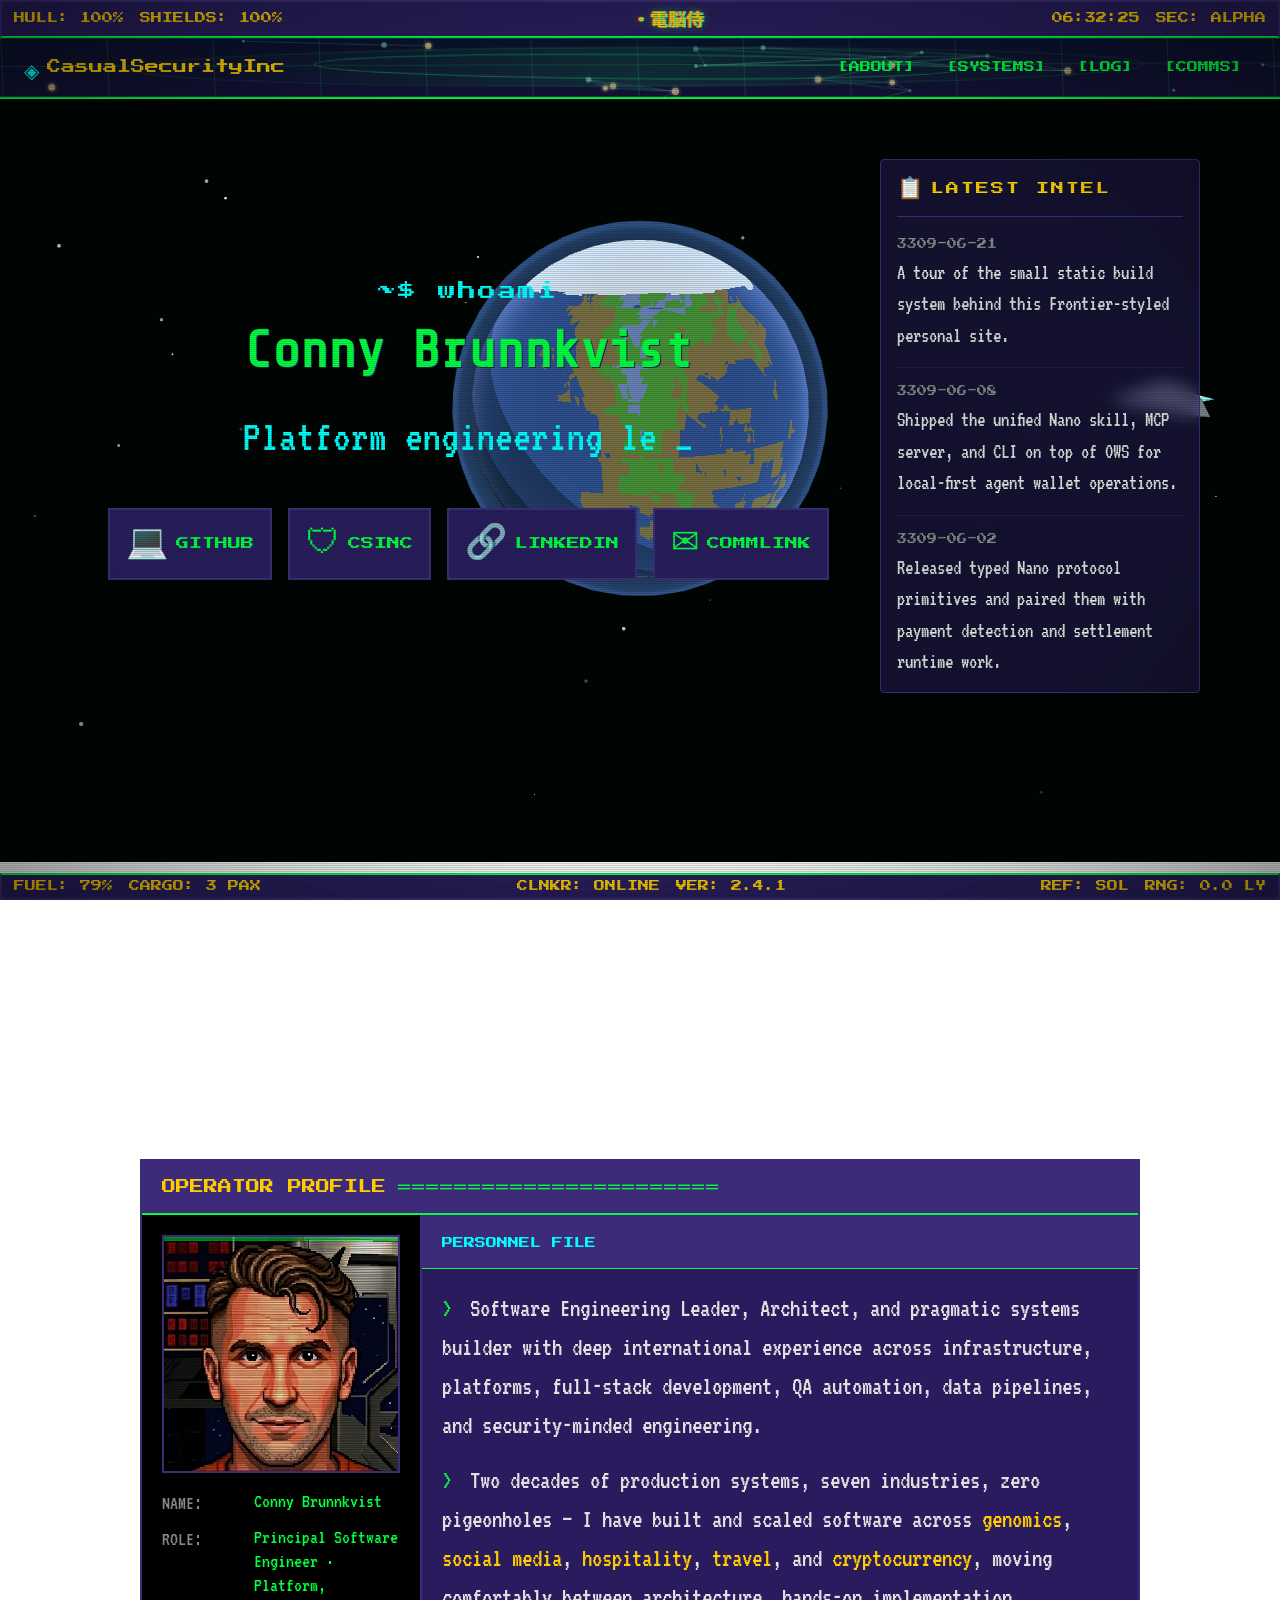
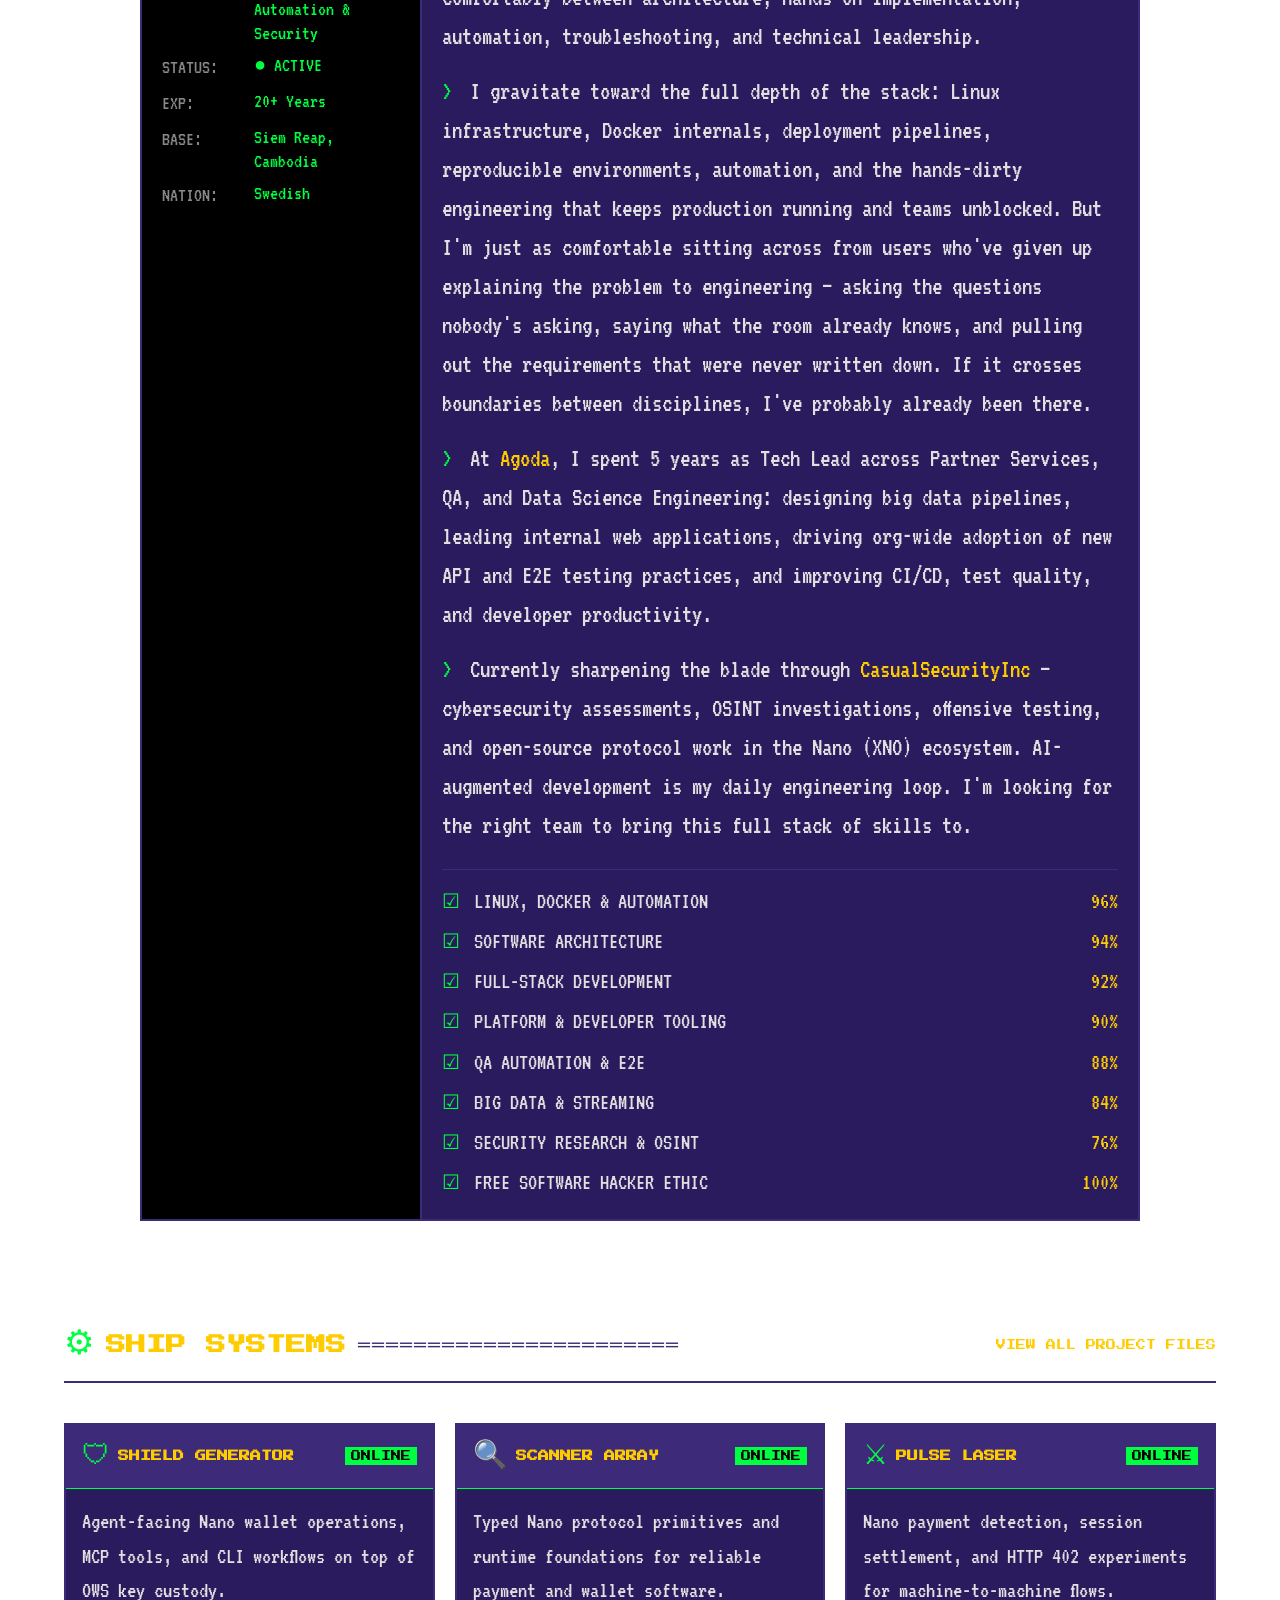
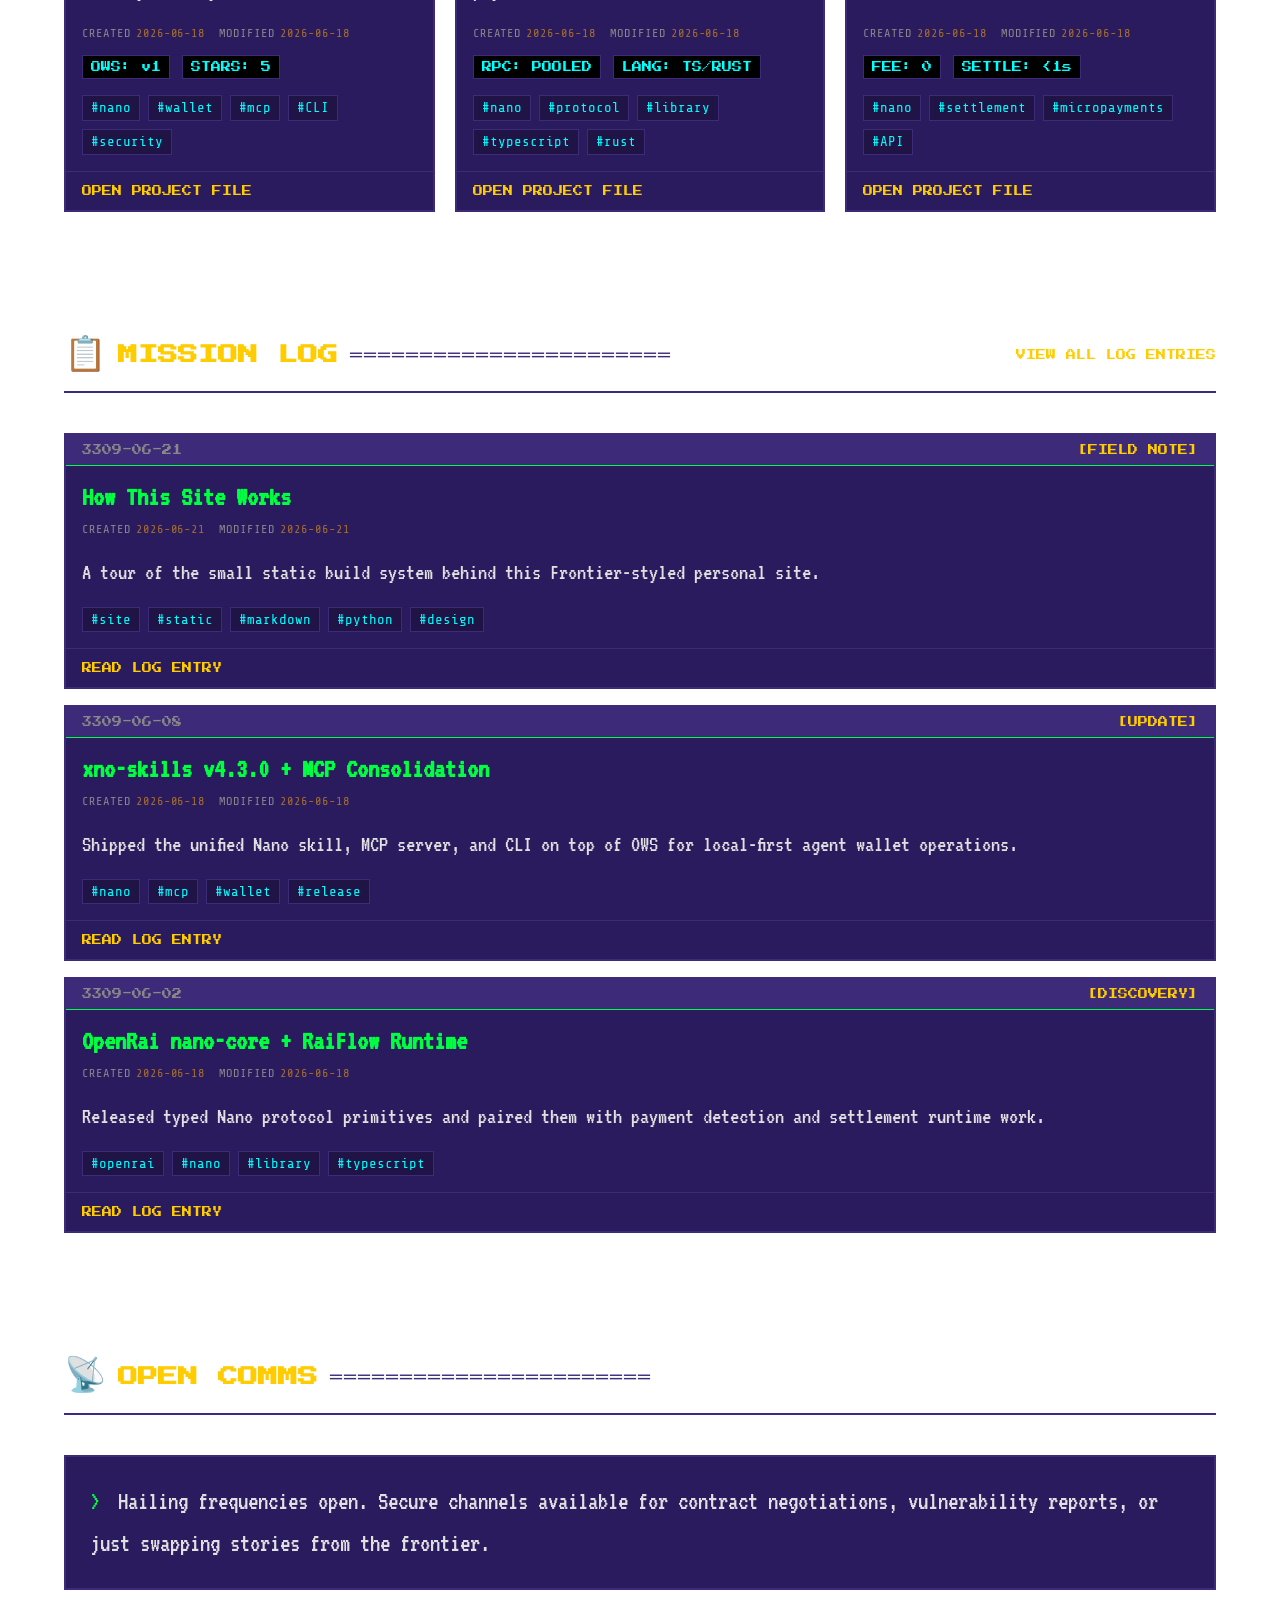
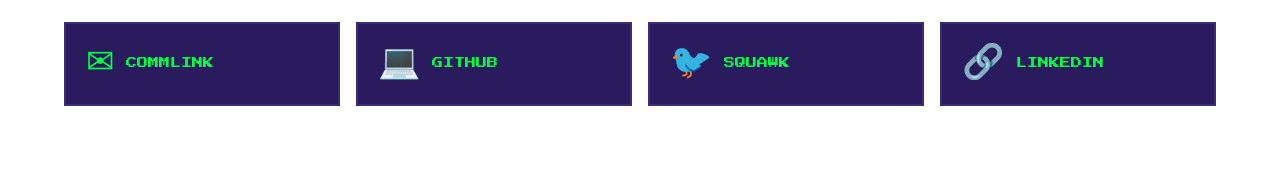
==== commit dc38774e: "Refine directory pages and add favicon" ====
--- a/index.html
+++ b/index.html
@@ -4,9 +4,15 @@
     <meta charset="UTF-8">
     <meta name="viewport" content="width=device-width, initial-scale=1.0">
     <title>@casualsecurityinc | Conny Brunnkvist</title>
+    <link rel="icon" href="/favicon.ico" sizes="any">
+    <link rel="icon" href="/favicon.svg" type="image/svg+xml">
+    <link rel="icon" href="/favicon-32.png" type="image/png" sizes="32x32">
+    <link rel="apple-touch-icon" href="/apple-touch-icon.png">
+    <link rel="manifest" href="/site.webmanifest">
+    <meta name="theme-color" content="#2a1a5e">
     <link rel="preconnect" href="https://fonts.googleapis.com">
     <link rel="preconnect" href="https://fonts.gstatic.com" crossorigin>
-    <link href="https://fonts.googleapis.com/css2?family=Press+Start+2P&family=VT323&family=Share+Tech+Mono&family=Noto+Sans+JP:wght@400;700&display=swap" rel="stylesheet">
+    <link href="https://fonts.googleapis.com/css2?family=Press+Start+2P&family=VT323&family=Share+Tech+Mono&family=Noto+Sans+JP:wght@400;700&display=block" rel="stylesheet">
     <link rel="stylesheet" href="styles.css?v=14">
 </head>
 <body>
--- a/styles.css
+++ b/styles.css
@@ -1014,24 +1014,167 @@
   max-width: 1120px;
 }
 
-.collection-intro {
-  border-bottom: 1px solid var(--fe2-panel-light);
-  padding: 16px 8px 0;
-}
-
-.collection-list {
+.directory-section {
+  max-width: 1280px;
+}
+
+.directory-panel {
+  max-width: 1180px;
+}
+
+.directory-console {
+  background:
+    repeating-linear-gradient(0deg, rgba(0, 255, 255, 0.045) 0 1px, transparent 1px 4px),
+    linear-gradient(135deg, rgba(0, 255, 255, 0.12), rgba(0, 0, 0, 0.26) 48%, rgba(0, 255, 65, 0.07));
+  border-bottom: 1px solid var(--fe2-green);
+  padding: 18px 24px;
+}
+
+.directory-meta {
+  display: grid;
+  gap: 10px;
+  grid-template-columns: repeat(auto-fit, minmax(180px, 1fr));
+  margin-bottom: 14px;
+}
+
+.directory-meta-item {
+  border: 1px solid rgba(0, 255, 255, 0.28);
+  background: rgba(0, 0, 0, 0.28);
+  display: flex;
+  justify-content: space-between;
+  gap: 12px;
+  padding: 7px 10px;
+}
+
+.directory-meta-label,
+.directory-meta-value,
+.directory-kind,
+.directory-date,
+.directory-open {
+  font-family: var(--font-tech);
+  font-size: 14px;
+  letter-spacing: 0.08em;
+  text-transform: uppercase;
+}
+
+.directory-meta-label {
+  color: var(--fe2-gray);
+}
+
+.directory-meta-value {
+  color: var(--fe2-cyan);
+  text-align: right;
+}
+
+.directory-intro {
+  color: var(--fe2-white);
+  font-family: var(--font-terminal);
+  font-size: 24px;
+  line-height: 1.35;
+}
+
+.directory-list {
   display: flex;
   flex-direction: column;
-  gap: 16px;
-  padding: 24px;
-}
-
-.collection-list > .systems-grid {
-  width: 100%;
-}
-
-.collection-list > .log-entry:last-child {
-  margin-bottom: 0;
+  padding: 0;
+}
+
+.directory-row {
+  align-items: center;
+  border-bottom: 1px solid rgba(61, 43, 122, 0.92);
+  color: var(--fe2-white);
+  display: grid;
+  gap: 10px;
+  min-height: 46px;
+  padding: 8px 18px;
+  position: relative;
+  transition: background 0.18s, border-color 0.18s;
+}
+
+.directory-row-log {
+  grid-template-columns: 28px 112px 116px minmax(280px, 1fr) minmax(220px, 0.85fr) 84px;
+}
+
+.directory-row-project {
+  grid-template-columns: 28px 92px minmax(250px, 1fr) minmax(160px, 0.55fr) minmax(230px, 0.85fr) 84px;
+}
+
+.directory-row-tag {
+  grid-template-columns: 28px 112px 98px minmax(420px, 1fr) 84px;
+}
+
+.directory-row:hover {
+  background:
+    linear-gradient(90deg, rgba(0, 255, 65, 0.12), rgba(0, 255, 255, 0.07), rgba(0, 0, 0, 0.12));
+  border-color: rgba(0, 255, 255, 0.65);
+}
+
+.directory-row::before {
+  background: var(--fe2-cyan);
+  content: "";
+  inset: 0 auto 0 0;
+  opacity: 0;
+  position: absolute;
+  transition: opacity 0.18s;
+  width: 3px;
+}
+
+.directory-row:hover::before {
+  opacity: 1;
+}
+
+.directory-cell {
+  min-width: 0;
+}
+
+.directory-glyph {
+  color: var(--fe2-cyan);
+  font-size: 18px;
+  text-align: center;
+}
+
+.directory-date {
+  color: var(--fe2-gray);
+}
+
+.directory-kind {
+  color: var(--fe2-yellow);
+}
+
+.directory-title {
+  color: var(--fe2-green);
+  font-family: var(--font-terminal);
+  font-size: 23px;
+  line-height: 1.1;
+}
+
+.directory-title a,
+.directory-open a {
+  color: inherit;
+  text-decoration: none;
+}
+
+.directory-title a:hover,
+.directory-open a:hover {
+  color: var(--fe2-cyan);
+}
+
+.directory-signals,
+.directory-tags {
+  display: flex;
+  flex-wrap: wrap;
+  gap: 5px;
+}
+
+.directory-signals .sys-stat,
+.directory-tags .tag-chip {
+  font-size: 10px;
+  padding: 2px 5px;
+}
+
+.directory-open {
+  color: var(--fe2-yellow);
+  text-align: right;
 }
 
 .detail-meta-list {
@@ -1412,6 +1555,26 @@
     width: 100%;
   }
 
+  .directory-console {
+    padding: 16px;
+  }
+
+  .directory-row,
+  .directory-row-log,
+  .directory-row-project,
+  .directory-row-tag {
+    align-items: start;
+    grid-template-columns: 28px 1fr;
+  }
+
+  .directory-glyph {
+    grid-row: span 6;
+  }
+
+  .directory-open {
+    text-align: left;
+  }
+
   .hero-layout {
     flex-direction: column;
     padding: 30px 12px;
